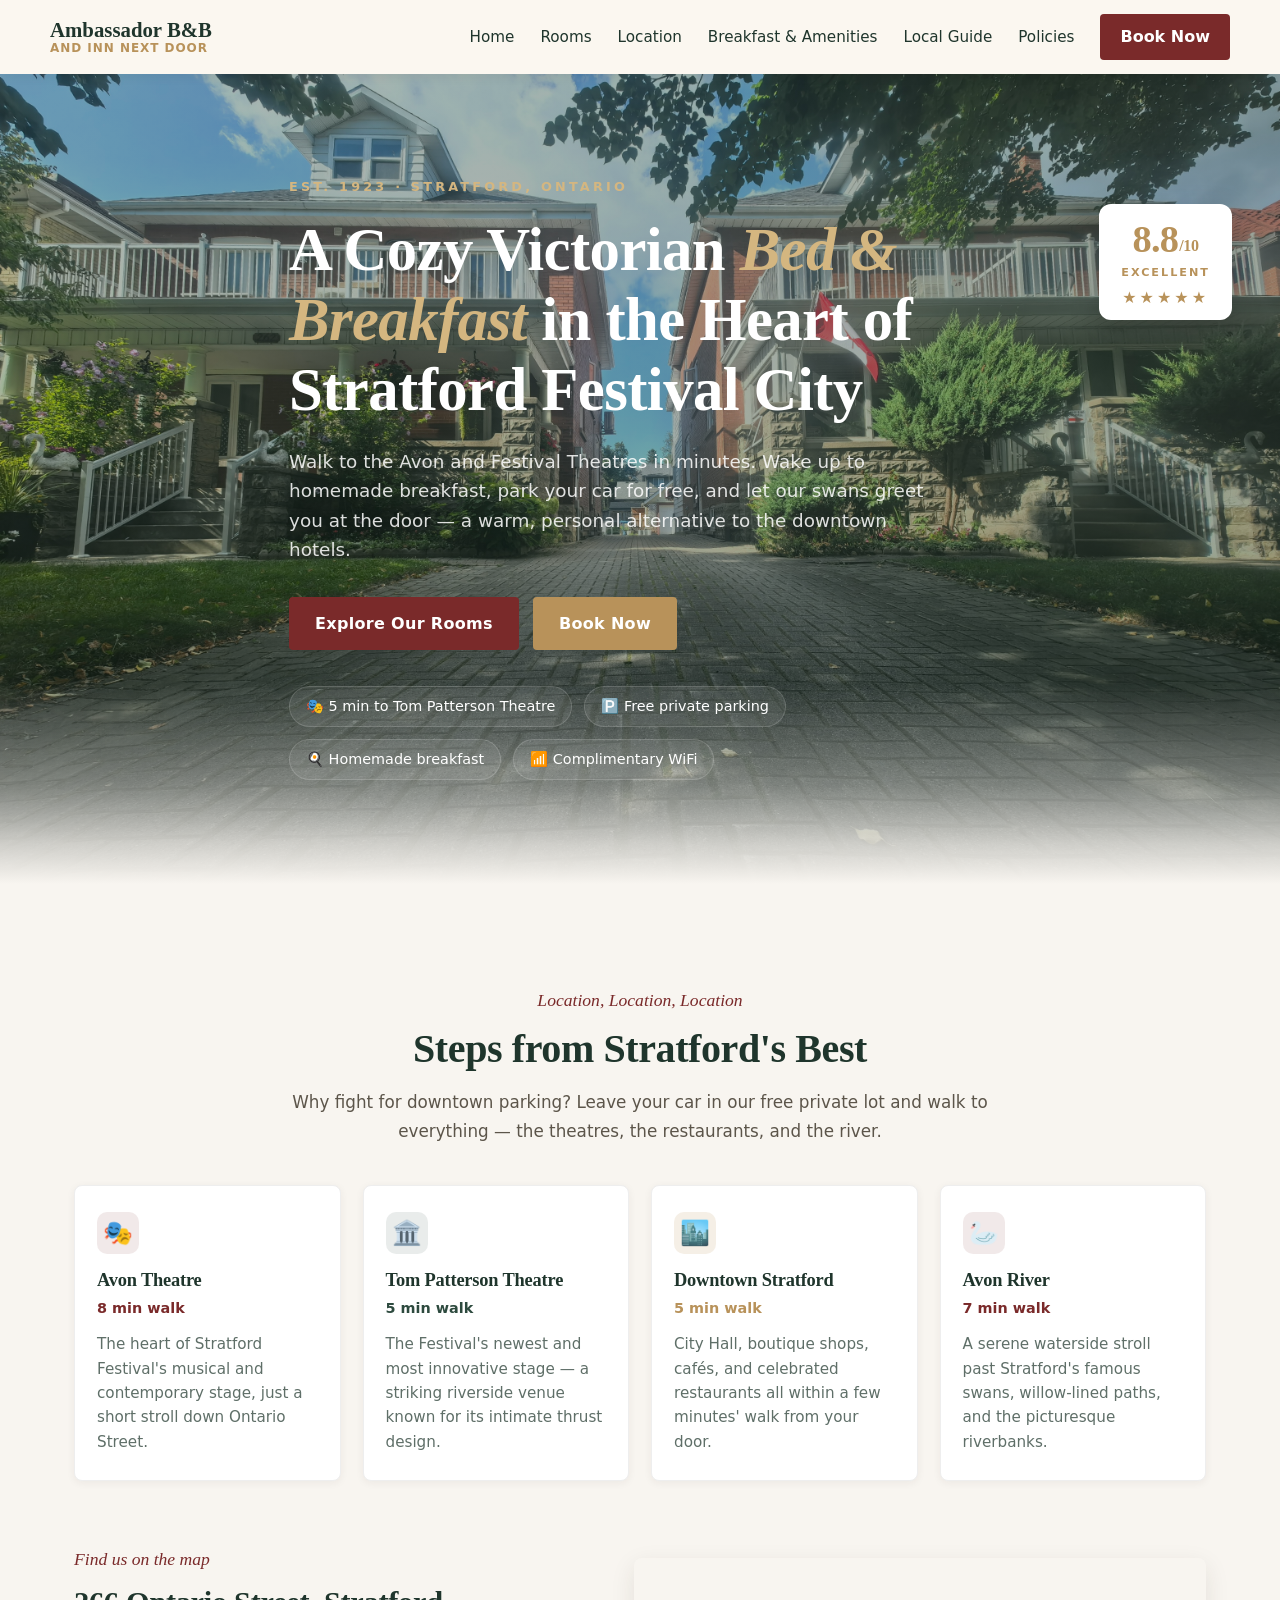
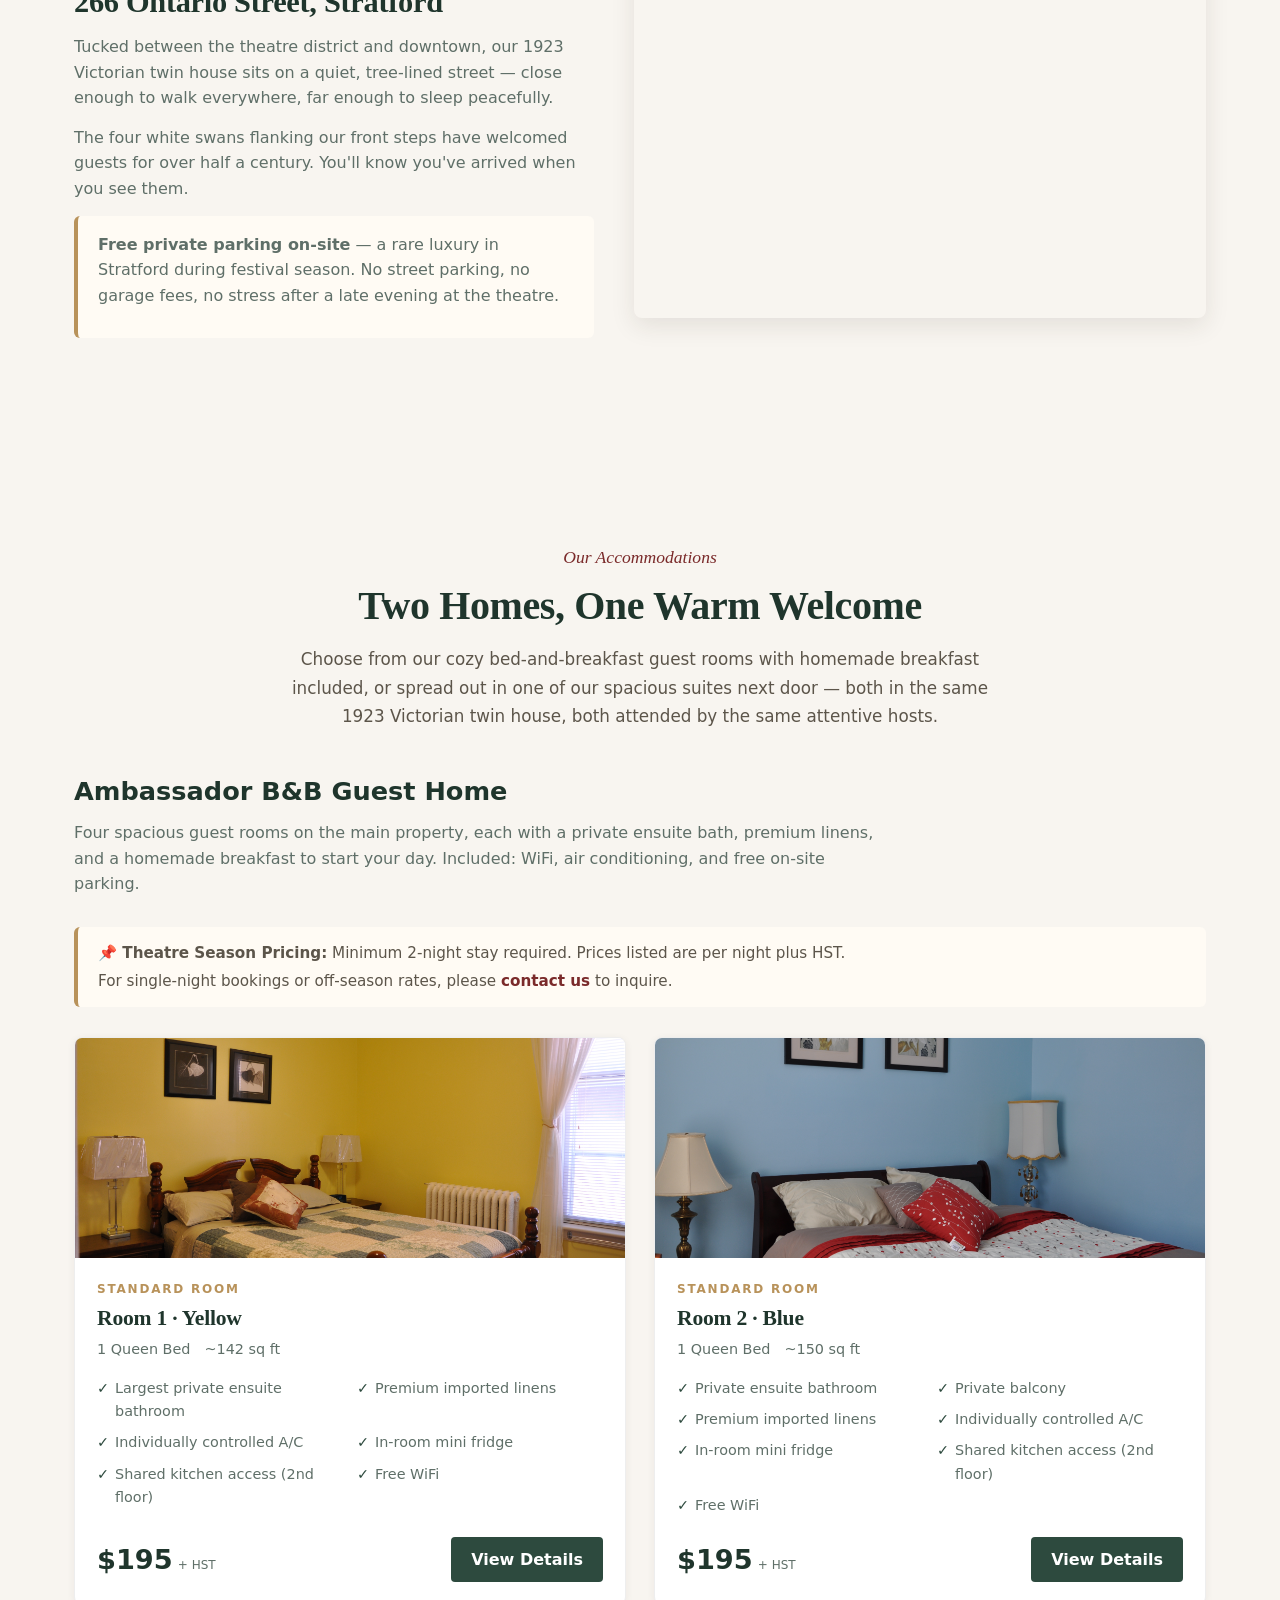
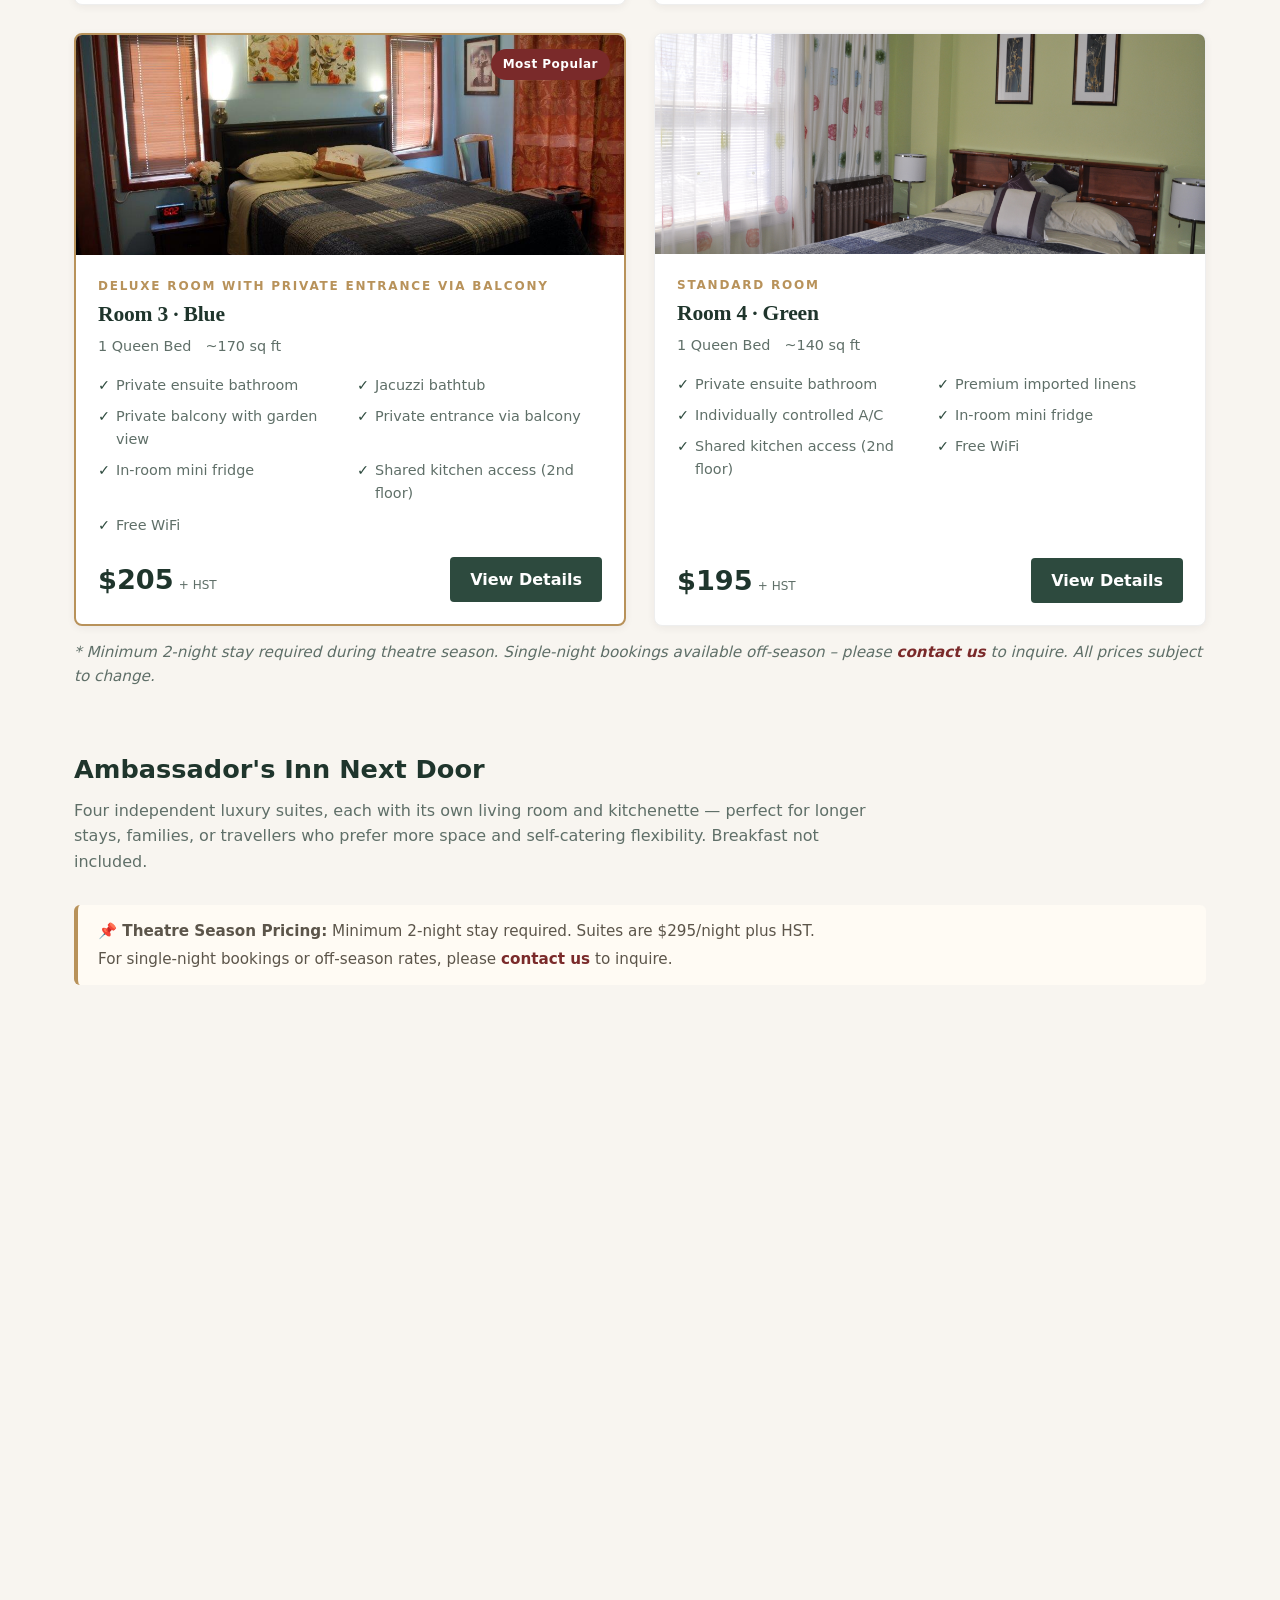
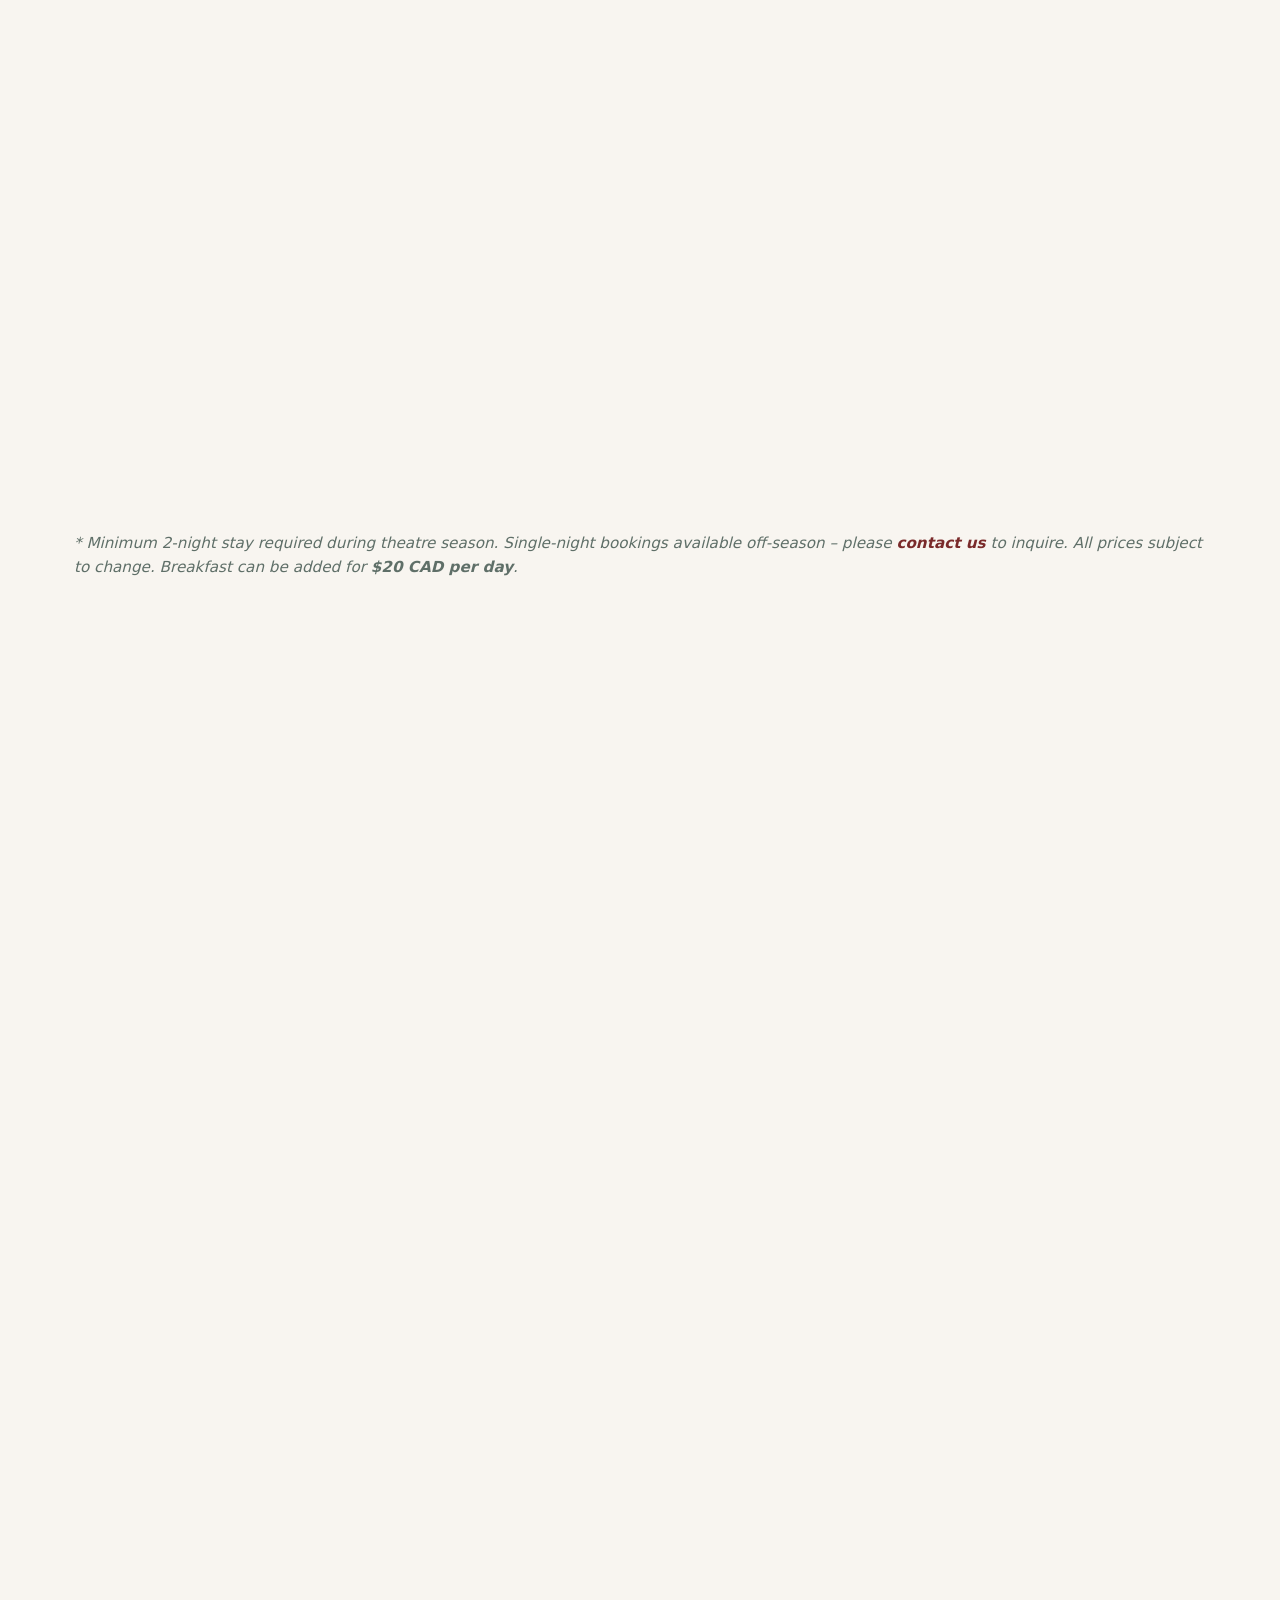
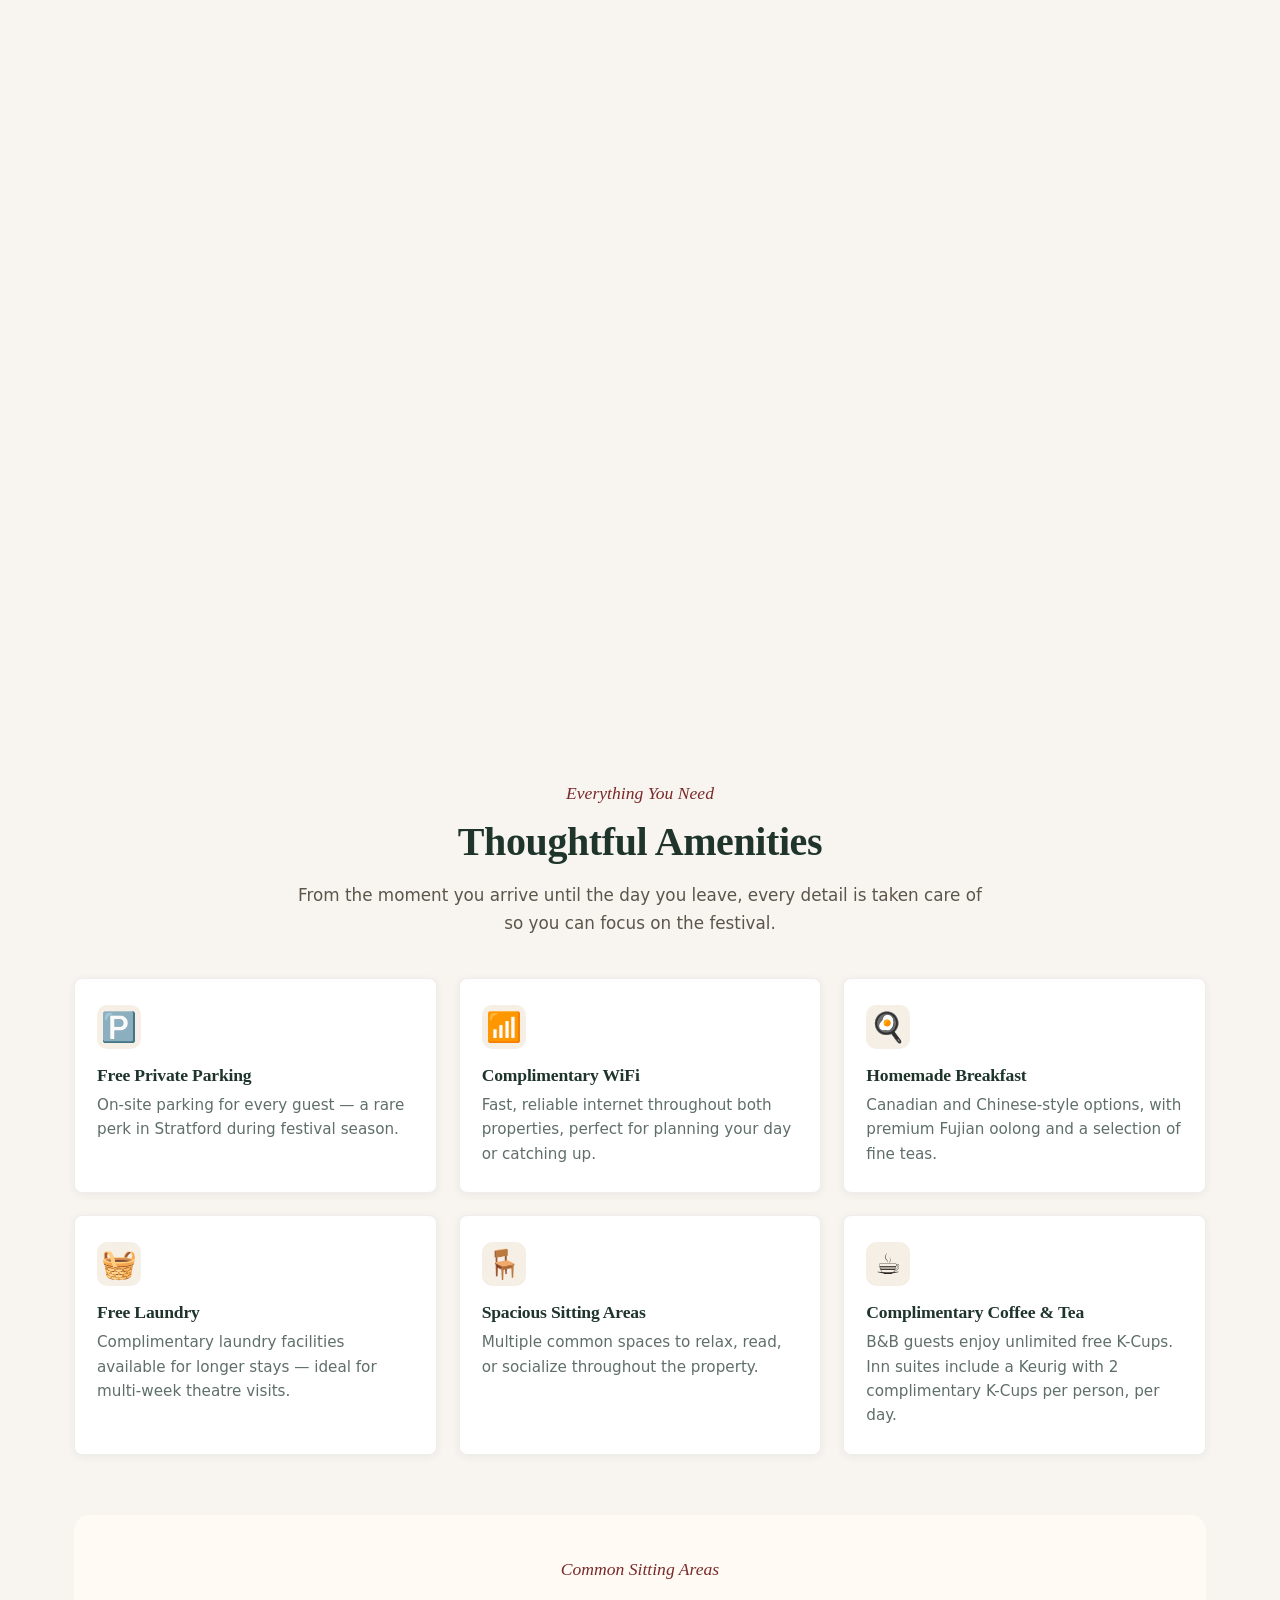
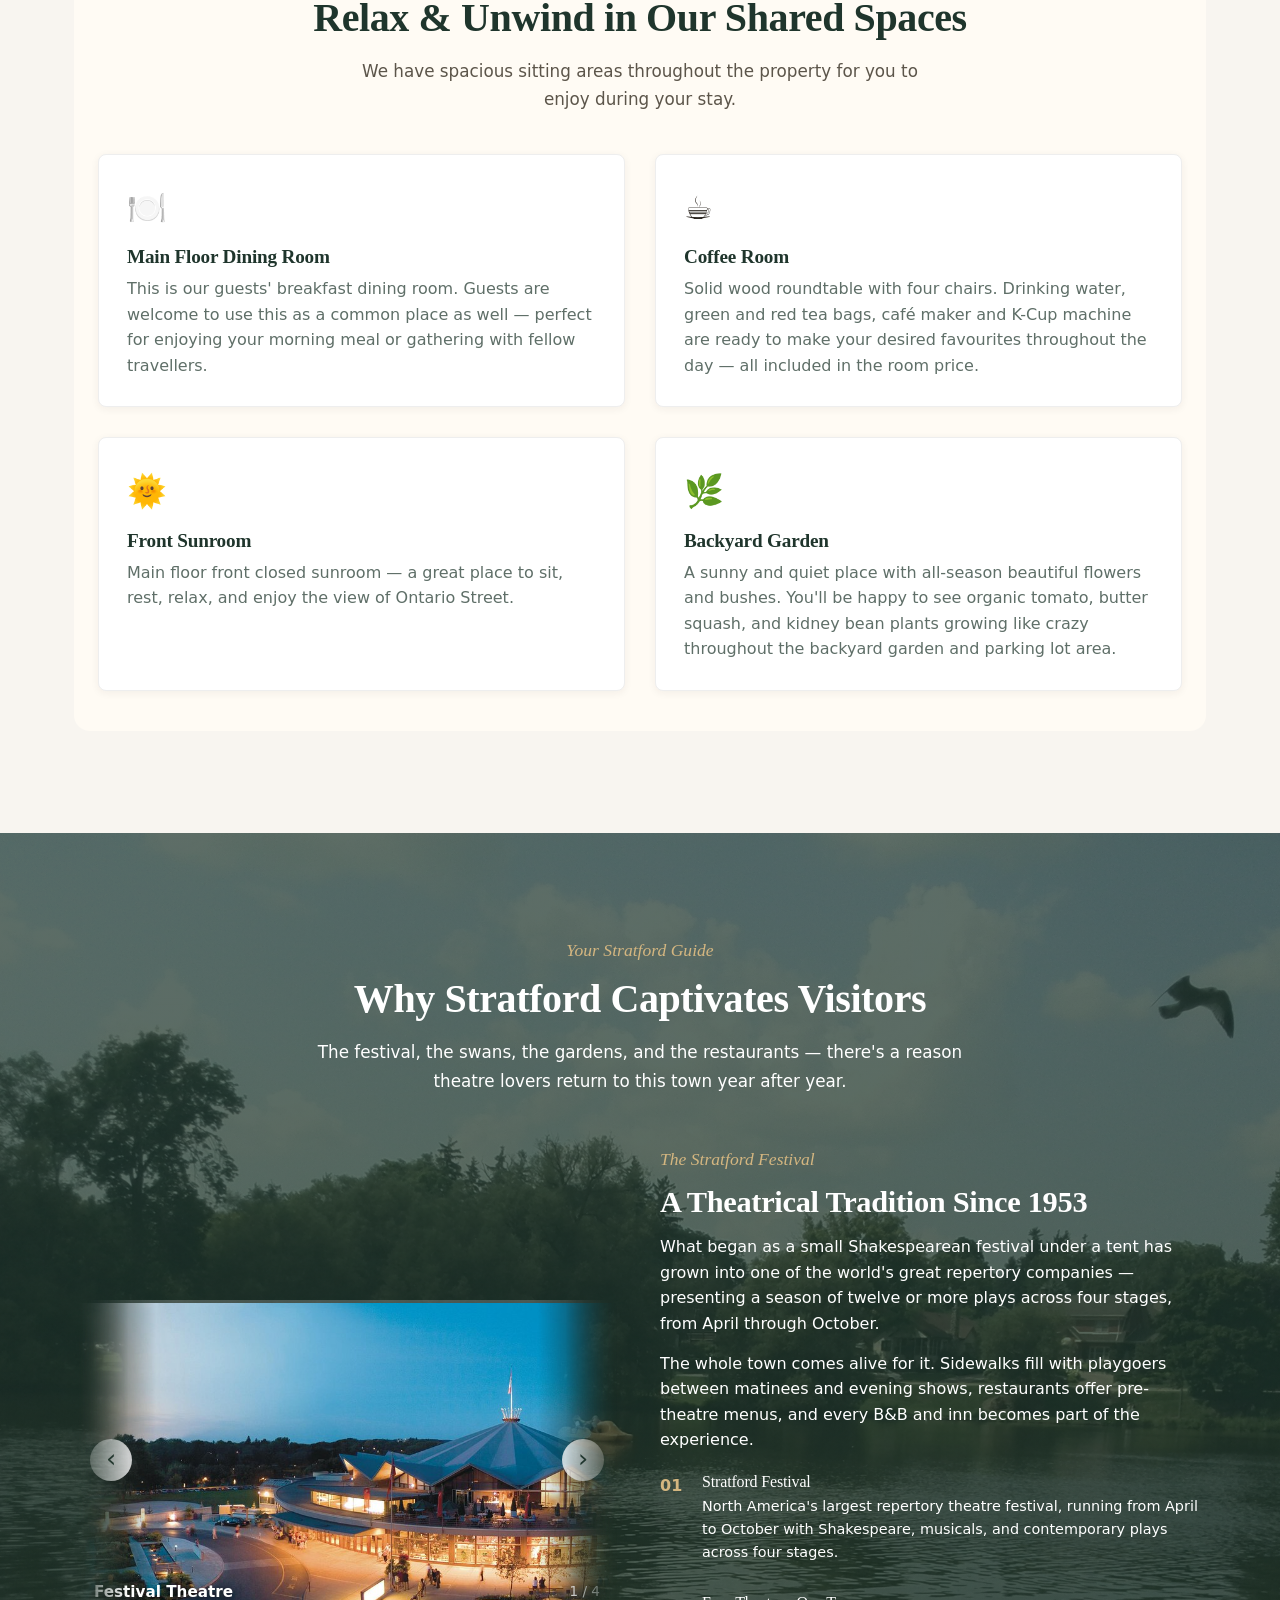
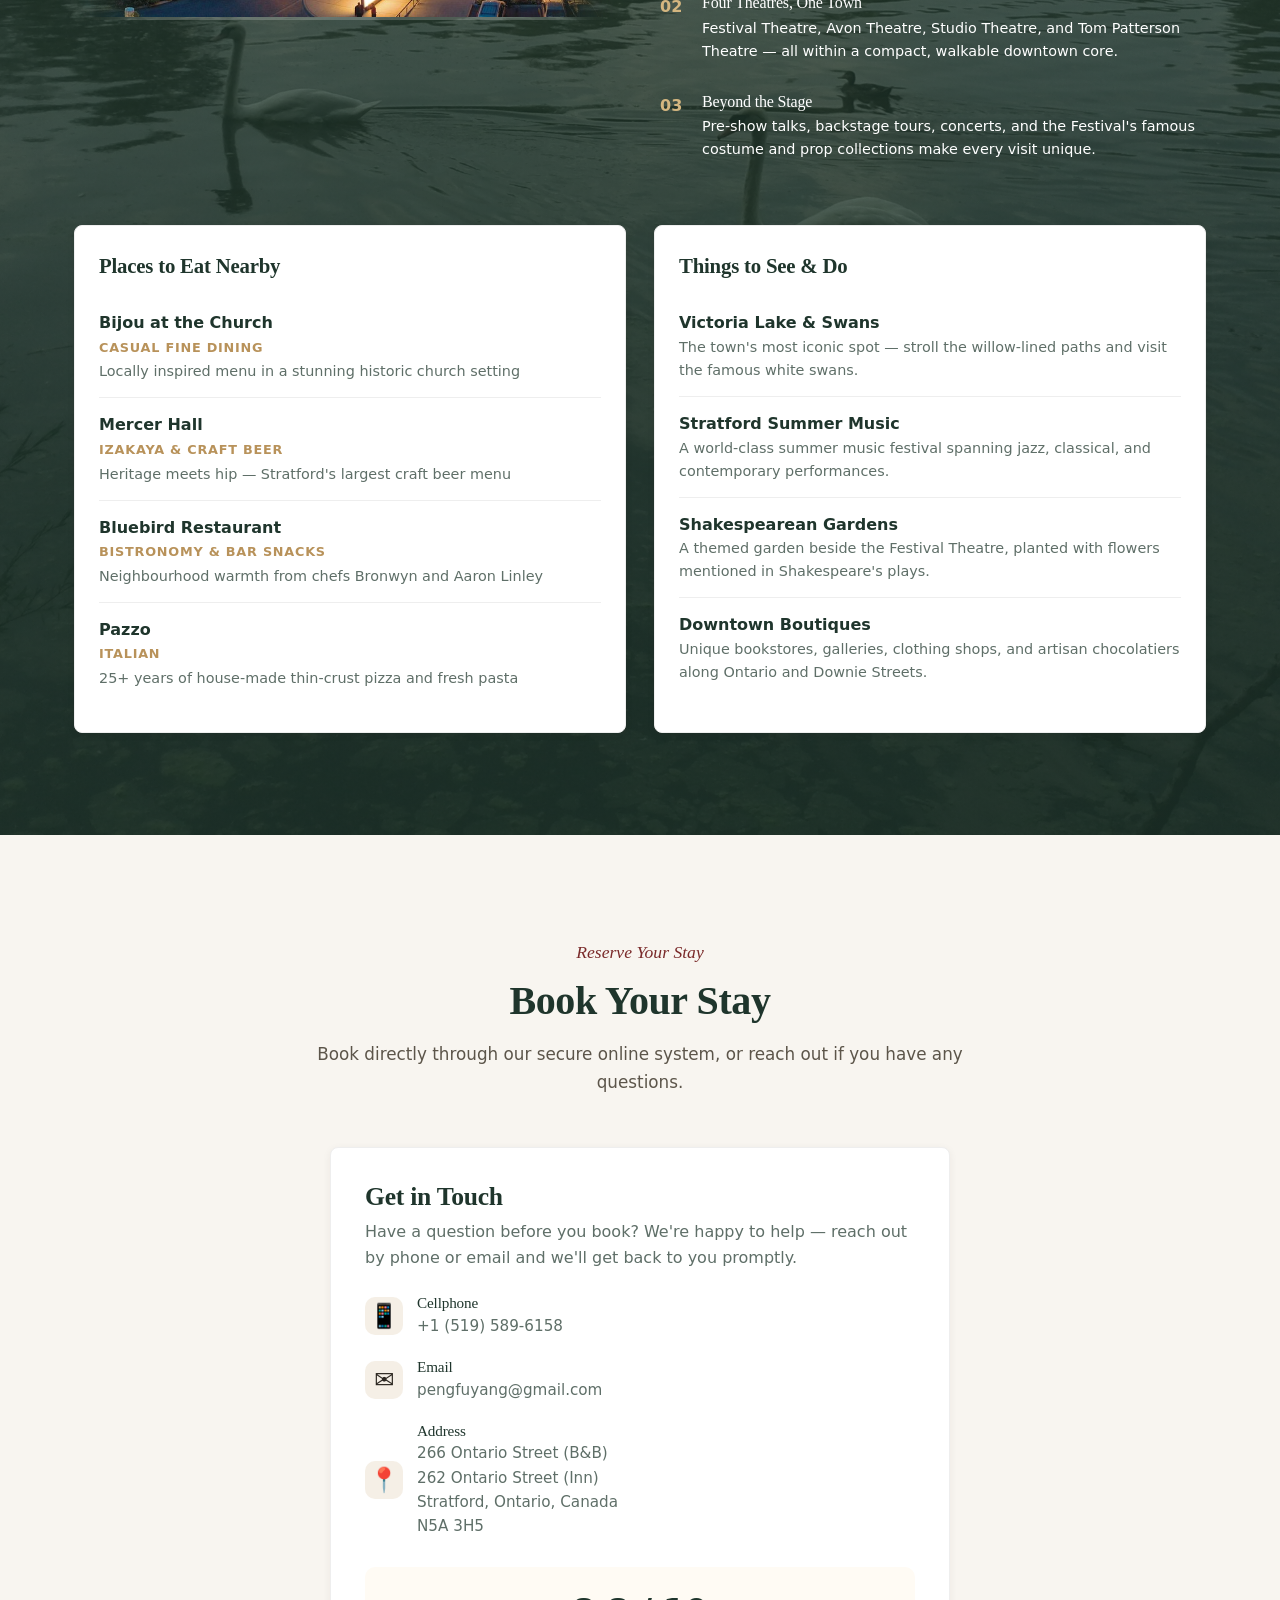
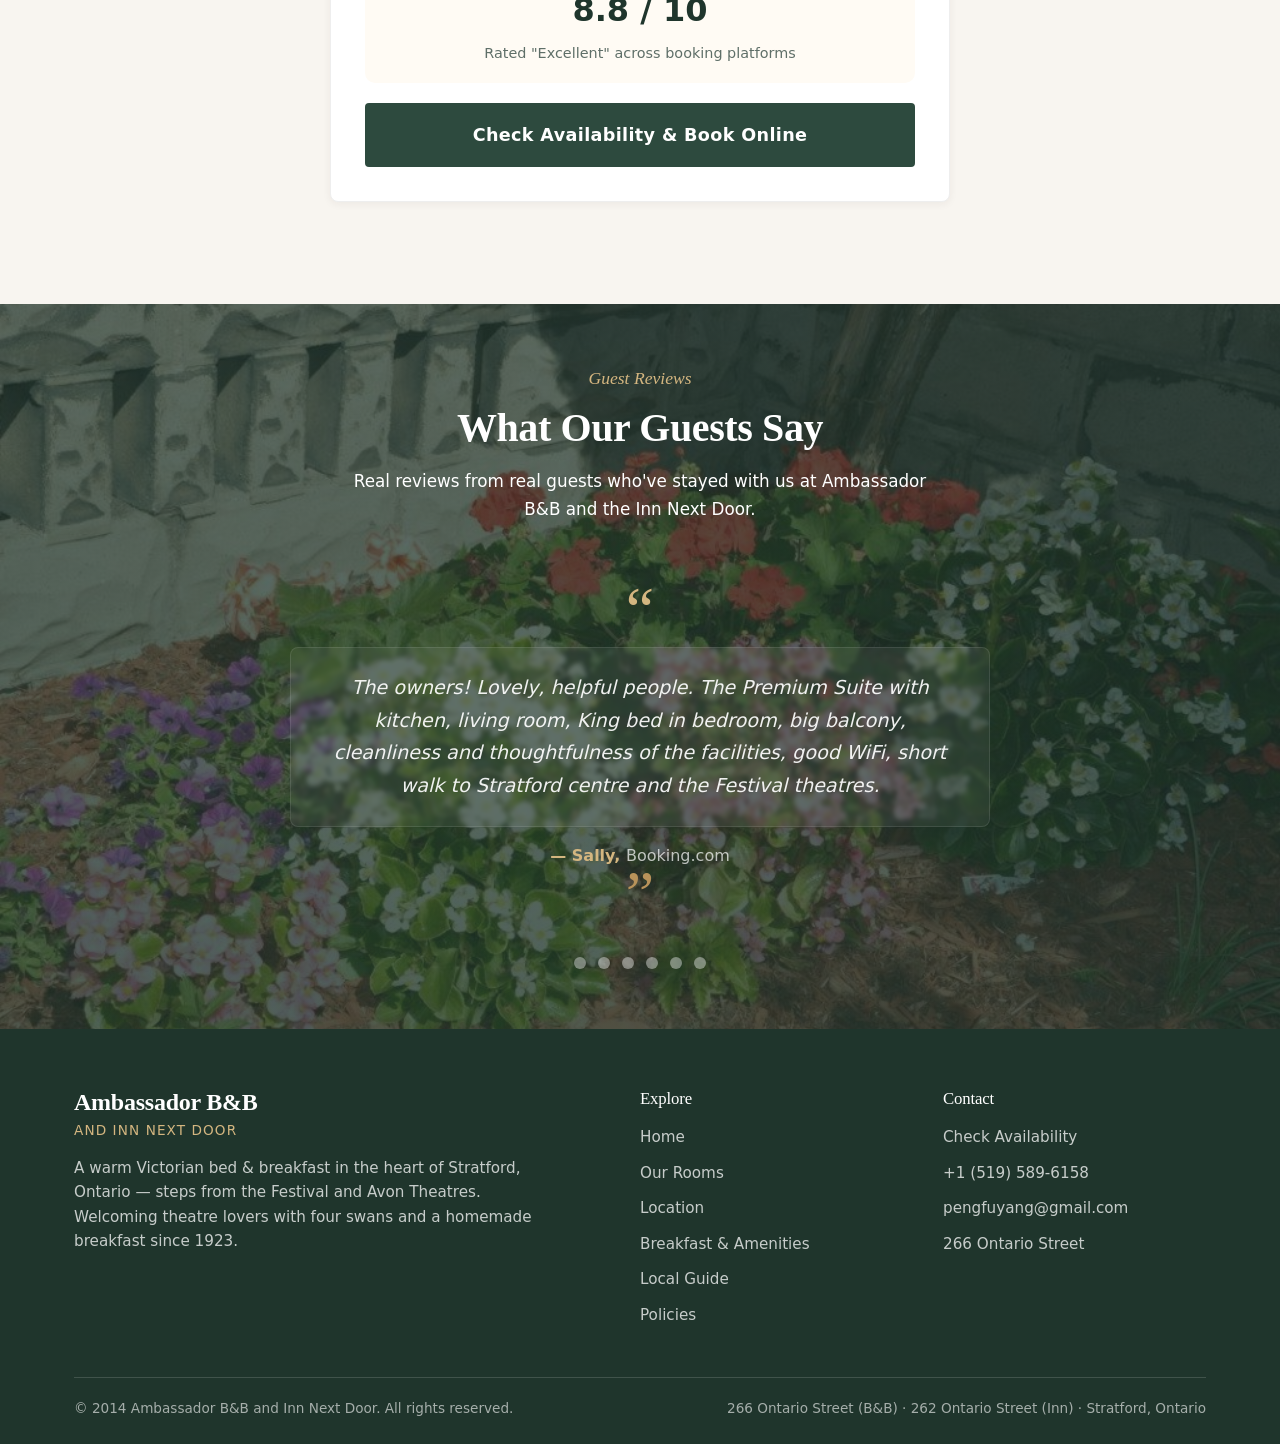
==== index.html @ 1e629f25 "Updated Deluxe Suite: Two Twin XL beds, 430 sq ft, sleeps 3, extra bed option, about paragraph" ====
<!DOCTYPE html>
<html lang="en">
<head>
  <meta charset="UTF-8" />
  <meta name="viewport" content="width=device-width, initial-scale=1.0" />
  <title>Ambassador B&B and Inn Next Door | Stratford, Ontario</title>
  <meta name="description" content="A cozy Victorian bed & breakfast in Stratford, Ontario. Steps from the Avon and Festival Theatres. Free parking, homemade breakfast, and a warm welcome." />
  <link rel="stylesheet" href="style.css" />
</head>
<body>

  <!-- Header -->
  <header class="site-header">
    <div class="container nav-inner">
      <a href="#home" class="logo">
        <span class="logo-name">Ambassador B&amp;B</span>
        <span class="logo-sub">and Inn Next Door</span>
      </a>

      <nav class="main-nav" aria-label="Primary navigation">
  <a href="#home">Home</a>
  <a href="#rooms">Rooms</a>
  <a href="#location">Location</a>
  <a href="#breakfast">Breakfast &amp; Amenities</a>
  <a href="#local-guide">Local Guide</a>
  <a href="policies.html">Policies</a>
  <a href="https://secure.guestserve.com/ambassador-b-and-b-and-inn/" target="_blank" rel="noopener" class="nav-cta" style="background: var(--wine); color: #fff;">Book Now</a>
</nav>

      <button class="menu-btn" id="menuBtn" aria-label="Toggle navigation">
        <span></span><span></span><span></span>
      </button>
    </div>
  </header>

  <!-- Mobile backdrop -->
  <div class="mobile-backdrop" id="mobileBackdrop"></div>

  <!-- Mobile menu -->
  <aside class="mobile-menu" id="mobileMenu" role="dialog" aria-label="Mobile navigation">
    <div class="mobile-menu-head">
      <div style="font-family: Playfair Display, Georgia, serif; font-weight:600; color:var(--forest-dark);">Menu</div>
      <button id="closeMenu" aria-label="Close menu">✕</button>
    </div>
    <a href="#home" class="mobile-nav-link">Home</a>
    <a href="#rooms" class="mobile-nav-link">Rooms</a>
    <a href="#location" class="mobile-nav-link">Location</a>
    <a href="#breakfast" class="mobile-nav-link">Breakfast &amp; Amenities</a>
    <a href="#local-guide" class="mobile-nav-link">Local Guide</a>
    <a href="policies.html" class="mobile-nav-link">Policies</a>
    <a href="https://secure.guestserve.com/ambassador-b-and-b-and-inn/" target="_blank" rel="noopener" class="btn btn-primary mobile-book">Book Now</a>
  </aside>

  <!-- Hero -->
  <section id="home" class="hero">
    <!-- Rating Badge -->
<div class="hero-rating-badge">
  <div class="hero-rating-score">
    <span class="score-main">8.8</span>
    <span class="score-sub">/10</span>
  </div>
  <div class="hero-rating-label">Excellent</div>
  <div class="hero-rating-stars">★★★★★</div>
</div>

    <div class="container hero-content">
      <div class="hero-eyebrow">Est. 1923 · Stratford, Ontario</div>
      <h1 class="hero-title">A Cozy Victorian <em>Bed &amp; Breakfast</em> in the Heart of Stratford Festival City</h1>
      <p class="hero-subtitle">Walk to the Avon and Festival Theatres in minutes. Wake up to homemade breakfast, park your car for free, and let our swans greet you at the door — a warm, personal alternative to the downtown hotels.</p>
      <div class="hero-cta">
  <a href="#rooms" class="btn btn-primary">Explore Our Rooms</a>
  <a href="https://secure.guestserve.com/ambassador-b-and-b-and-inn/" target="_blank" rel="noopener" class="btn btn-gold">Book Now</a>
</div>
      <div class="hero-features">
        <div class="hero-feature">🎭 5 min to Tom Patterson Theatre</div>
        <div class="hero-feature">🅿️ Free private parking</div>
        <div class="hero-feature">🍳 Homemade breakfast</div>
        <div class="hero-feature">📶 Complimentary WiFi</div>
      </div>
    </div>
  </section>

  <!-- Location -->
  <section id="location" class="section">
    <div class="container">
      <div class="text-center">
        <div class="section-label text-center">Location, Location, Location</div>
        <h2 class="text-center">Steps from Stratford's Best</h2>
        <p class="section-subtitle text-center">Why fight for downtown parking? Leave your car in our free private lot and walk to everything — the theatres, the restaurants, and the river.</p>
      </div>

      <div class="location-grid">
  <div class="location-card reveal">
    <div class="location-icon-wrap" style="background: rgba(122, 42, 42, 0.1); font-size: 1.5rem; display: flex; align-items: center; justify-content: center;">🎭</div>
    <h3>Avon Theatre</h3>
    <div class="location-distance" style="color: var(--wine);">8 min walk</div>
    <p>The heart of Stratford Festival's musical and contemporary stage, just a short stroll down Ontario Street.</p>
  </div>
  <div class="location-card reveal">
    <div class="location-icon-wrap" style="background: rgba(45, 74, 62, 0.1); font-size: 1.5rem; display: flex; align-items: center; justify-content: center;">🏛️</div>
    <h3>Tom Patterson Theatre</h3>
    <div class="location-distance" style="color: var(--forest);">5 min walk</div>
    <p>The Festival's newest and most innovative stage — a striking riverside venue known for its intimate thrust design.</p>
  </div>
  <div class="location-card reveal">
    <div class="location-icon-wrap" style="background: rgba(184, 146, 90, 0.15); font-size: 1.5rem; display: flex; align-items: center; justify-content: center;">🏙️</div>
    <h3>Downtown Stratford</h3>
    <div class="location-distance" style="color: var(--gold);">5 min walk</div>
    <p>City Hall, boutique shops, cafés, and celebrated restaurants all within a few minutes' walk from your door.</p>
  </div>
  <div class="location-card reveal">
    <div class="location-icon-wrap" style="background: rgba(122, 42, 42, 0.1); font-size: 1.5rem; display: flex; align-items: center; justify-content: center;">🦢</div>
    <h3>Avon River</h3>
    <div class="location-distance" style="color: var(--wine);">7 min walk</div>
    <p>A serene waterside stroll past Stratford's famous swans, willow-lined paths, and the picturesque riverbanks.</p>
  </div>
</div>

      <div class="location-map-row">
        <div class="location-map-text">
          <div class="section-label">Find us on the map</div>
          <h2>266 Ontario Street, Stratford</h2>
          <p>Tucked between the theatre district and downtown, our 1923 Victorian twin house sits on a quiet, tree-lined street — close enough to walk everywhere, far enough to sleep peacefully.</p>
          <p>The four white swans flanking our front steps have welcomed guests for over half a century. You'll know you've arrived when you see them.</p>
          <div class="location-highlight">
            <p><strong>Free private parking on-site</strong> — a rare luxury in Stratford during festival season. No street parking, no garage fees, no stress after a late evening at the theatre.</p>
          </div>
        </div>
        <div class="location-map-visual">
          <iframe title="Ambassador B&B Location" src="https://www.google.com/maps?q=266+Ontario+St,+Stratford,+ON+N5A+3H5&amp;output=embed" loading="lazy" referrerpolicy="no-referrer-when-downgrade" allowfullscreen=""></iframe>
        </div>
      </div>
    </div>
  </section>

  <!-- Rooms -->
<section id="rooms" class="section">
  <div class="container">
    <div class="text-center">
      <div class="section-label text-center">Our Accommodations</div>
      <h2 class="text-center">Two Homes, One Warm Welcome</h2>
      <p class="section-subtitle text-center">Choose from our cozy bed-and-breakfast guest rooms with homemade breakfast included, or spread out in one of our spacious suites next door — both in the same 1923 Victorian twin house, both attended by the same attentive hosts.</p>
    </div>

    <!-- ====== B&B GUEST HOME ====== -->
    <div class="rooms-subsection" id="bnb-rooms">
      <div class="rooms-subsection-title">Ambassador B&amp;B Guest Home</div>
      <p class="rooms-subsection-sub">Four spacious guest rooms on the main property, each with a private ensuite bath, premium linens, and a homemade breakfast to start your day. Included: WiFi, air conditioning, and free on-site parking.</p>
      
      <!-- Pricing Note -->
      <div style="background: var(--ivory); border-left: 4px solid var(--gold); padding: 14px 20px; border-radius: 6px; margin-bottom: 30px;">
        <p style="margin: 0; font-size: 0.95rem; color: var(--text-soft);">
          <strong>📌 Theatre Season Pricing:</strong> Minimum 2-night stay required. Prices listed are per night plus HST. 
          <span style="display: inline-block; margin-top: 4px;">For single-night bookings or off-season rates, please <a href="#contact" style="color: var(--wine); font-weight: 600;">contact us</a> to inquire.</span>
        </p>
      </div>
      
<div class="room-grid">

  <!-- Room 1 · Yellow -->
  <div class="room-card reveal">
    <div class="room-image">
      <img src="images/room-yellow-1.JPG" alt="Room 1 · Yellow" />
    </div>
    <div class="room-body">
      <div class="room-type">Standard Room</div>
      <h3 class="room-name"><a href="room-yellow.html" style="color:inherit; text-decoration:none;">Room 1 · Yellow</a></h3>
      <div class="room-meta"><span>1 Queen Bed</span><span>~142 sq ft</span></div>
      <ul class="room-features">
        <li>Largest private ensuite bathroom</li>
        <li>Premium imported linens</li>
        <li>Individually controlled A/C</li>
        <li>In-room mini fridge</li>
        <li>Shared kitchen access (2nd floor)</li>
        <li>Free WiFi</li>
      </ul>
      <div class="room-footer">
        <div class="room-price"><span class="room-price-num">$195</span> <span style="font-size: 0.75rem; color: var(--muted);">+ HST</span></div>
        <a href="room-yellow.html" class="room-book-btn">View Details</a>
      </div>
    </div>
  </div>

  <!-- Room 2 · Blue -->
  <div class="room-card reveal">
    <div class="room-image">
      <img src="images/room-blue-2-1.JPG" alt="Room 2 · Blue" />
    </div>
    <div class="room-body">
      <div class="room-type">Standard Room</div>
      <h3 class="room-name"><a href="room-blue-2.html" style="color:inherit; text-decoration:none;">Room 2 · Blue</a></h3>
      <div class="room-meta"><span>1 Queen Bed</span><span>~150 sq ft</span></div>
      <ul class="room-features">
        <li>Private ensuite bathroom</li>
        <li>Private balcony</li>
        <li>Premium imported linens</li>
        <li>Individually controlled A/C</li>
        <li>In-room mini fridge</li>
        <li>Shared kitchen access (2nd floor)</li>
        <li>Free WiFi</li>
      </ul>
      <div class="room-footer">
        <div class="room-price"><span class="room-price-num">$195</span> <span style="font-size: 0.75rem; color: var(--muted);">+ HST</span></div>
        <a href="room-blue-2.html" class="room-book-btn">View Details</a>
      </div>
    </div>
  </div>

  <!-- Room 3 · Blue (Most Popular) -->
  <div class="room-card featured reveal">
    <div class="room-image">
      <img src="images/room-blue-3-1.jpg" alt="Room 3 · Blue" />
      <div class="room-badge">Most Popular</div>
    </div>
    <div class="room-body">
      <div class="room-type">Deluxe Room with Private Entrance via Balcony</div>
      <h3 class="room-name"><a href="room-blue-3.html" style="color:inherit; text-decoration:none;">Room 3 · Blue</a></h3>
      <div class="room-meta"><span>1 Queen Bed</span><span>~170 sq ft</span></div>
      <ul class="room-features">
        <li>Private ensuite bathroom</li>
        <li>Jacuzzi bathtub</li>
        <li>Private balcony with garden view</li>
        <li>Private entrance via balcony</li>
        <li>In-room mini fridge</li>
        <li>Shared kitchen access (2nd floor)</li>
        <li>Free WiFi</li>
      </ul>
      <div class="room-footer">
        <div class="room-price"><span class="room-price-num">$205</span> <span style="font-size: 0.75rem; color: var(--muted);">+ HST</span></div>
        <a href="room-blue-3.html" class="room-book-btn">View Details</a>
      </div>
    </div>
  </div>

  <!-- Room 4 · Green -->
  <div class="room-card reveal">
    <div class="room-image">
      <img src="images/room-green-1.JPG" alt="Room 4 · Green" />
    </div>
    <div class="room-body">
      <div class="room-type">Standard Room</div>
      <h3 class="room-name"><a href="room-green.html" style="color:inherit; text-decoration:none;">Room 4 · Green</a></h3>
      <div class="room-meta"><span>1 Queen Bed</span><span>~140 sq ft</span></div>
      <ul class="room-features">
        <li>Private ensuite bathroom</li>
        <li>Premium imported linens</li>
        <li>Individually controlled A/C</li>
        <li>In-room mini fridge</li>
        <li>Shared kitchen access (2nd floor)</li>
        <li>Free WiFi</li>
      </ul>
      <div class="room-footer">
        <div class="room-price"><span class="room-price-num">$195</span> <span style="font-size: 0.75rem; color: var(--muted);">+ HST</span></div>
        <a href="room-green.html" class="room-book-btn">View Details</a>
      </div>
    </div>
  </div>

</div><!-- /room-grid -->
      <p class="rooms-note" style="font-style: italic;">* Minimum 2-night stay required during theatre season. Single-night bookings available off-season – please <a href="#contact" style="color: var(--wine); font-weight: 600;">contact us</a> to inquire. All prices subject to change.</p>
    </div>

    <!-- ====== INN NEXT DOOR ====== -->
    <div class="rooms-subsection" id="inn-suites">
      <div class="rooms-subsection-title">Ambassador's Inn Next Door</div>
      <p class="rooms-subsection-sub">Four independent luxury suites, each with its own living room and kitchenette — perfect for longer stays, families, or travellers who prefer more space and self-catering flexibility. Breakfast not included.</p>
      
      <!-- Pricing Note for Inn -->
      <div style="background: var(--ivory); border-left: 4px solid var(--gold); padding: 14px 20px; border-radius: 6px; margin-bottom: 30px;">
        <p style="margin: 0; font-size: 0.95rem; color: var(--text-soft);">
          <strong>📌 Theatre Season Pricing:</strong> Minimum 2-night stay required. Suites are $295/night plus HST.
          <span style="display: inline-block; margin-top: 4px;">For single-night bookings or off-season rates, please <a href="#contact" style="color: var(--wine); font-weight: 600;">contact us</a> to inquire.</span>
        </p>
      </div>
      
<div class="room-grid">

  <!-- Luxury Suite -->
  <div class="room-card reveal">
    <div class="room-image">
      <img src="images/luxury-suite-1.jpg" alt="Luxury Suite" />
    </div>
    <div class="room-body">
      <div class="room-type">Luxury Suite — Kitchenette</div>
      <h3 class="room-name"><a href="room-luxury-suite.html" style="color:inherit; text-decoration:none;">Luxury Suite</a></h3>
      <div class="room-meta"><span>King Bed</span><span>~400 sq ft</span><span>Sleeps up to 3</span></div>
      <ul class="room-features">
  <li>Private ensuite bathroom</li>
  <li>Separate living room</li>
  <li>Street-facing porch</li>
  <li>Full kitchenette</li>
  <li>Keurig machine (2 K-Cups/person/day)</li>
  <li>Walk-in shower</li>
</ul>
      <div class="room-footer">
        <div class="room-price"><span class="room-price-num">$295</span> <span style="font-size: 0.75rem; color: var(--muted);">+ HST</span></div>
        <a href="room-luxury-suite.html" class="room-book-btn">View Details</a>
      </div>
    </div>
  </div>

  <!-- Deluxe Suite -->
  <div class="room-card reveal">
    <div class="room-image">
      <img src="images/deluxe-suite-1.jpg" alt="Deluxe Suite" />
    </div>
    <div class="room-body">
      <div class="room-type">Deluxe Suite — Kitchenette</div>
      <h3 class="room-name"><a href="room-deluxe-suite.html" style="color:inherit; text-decoration:none;">Deluxe Suite</a></h3>
      <div class="room-meta"><span>2 Twin XL Beds</span><span>~430 sq ft</span><span>Sleeps up to 3</span></div>
      <ul class="room-features">
  <li>Two Twin XL beds</li>
  <li>Private ensuite bathroom</li>
  <li>Separate living room</li>
  <li>Private garden porch</li>
  <li>Keurig machine (2 K-Cups/person/day)</li>
  <li>Walk-in shower</li>
</ul>
      <div class="room-footer">
        <div class="room-price"><span class="room-price-num">$295</span> <span style="font-size: 0.75rem; color: var(--muted);">+ HST</span></div>
        <a href="room-deluxe-suite.html" class="room-book-btn">View Details</a>
      </div>
    </div>
  </div>

  <!-- Premium Suite -->
  <div class="room-card reveal">
    <div class="room-image">
      <img src="images/premium-suite-1.jpg" alt="Premium Suite" />
    </div>
    <div class="room-body">
      <div class="room-type">Premium Suite — Kitchenette</div>
      <h3 class="room-name"><a href="room-premium-suite.html" style="color:inherit; text-decoration:none;">Premium Suite</a></h3>
      <div class="room-meta"><span>King Bed</span><span>~420 sq ft</span></div>
      <ul class="room-features">
  <li>Private ensuite bathroom</li>
  <li>Separate living room</li>
  <li>Large balcony</li>
  <li>Full kitchenette</li>
  <li>Keurig machine (2 K-Cups/person/day)</li>
  <li>Walk-in shower</li>
</ul>
      <div class="room-footer">
        <div class="room-price"><span class="room-price-num">$295</span> <span style="font-size: 0.75rem; color: var(--muted);">+ HST</span></div>
        <a href="room-premium-suite.html" class="room-book-btn">View Details</a>
      </div>
    </div>
  </div>

  <!-- King Suite -->
  <div class="room-card reveal">
    <div class="room-image">
      <img src="images/king-suite-1.jpg" alt="King Suite" />
    </div>
    <div class="room-body">
      <div class="room-type">King Suite — Kitchenette</div>
      <h3 class="room-name"><a href="room-king-suite.html" style="color:inherit; text-decoration:none;">King Suite</a></h3>
      <div class="room-meta"><span>King Bed</span><span>~450 sq ft</span></div>
      <ul class="room-features">
  <li>Private ensuite bathroom</li>
  <li>Separate living room</li>
  <li>Private balcony</li>
  <li>Full kitchenette</li>
  <li>Keurig machine (2 K-Cups/person/day)</li>
  <li>Walk-in shower</li>
</ul>
      <div class="room-footer">
        <div class="room-price"><span class="room-price-num">$295</span> <span style="font-size: 0.75rem; color: var(--muted);">+ HST</span></div>
        <a href="room-king-suite.html" class="room-book-btn">View Details</a>
      </div>
    </div>
  </div>

</div><!-- /room-grid -->
      <p class="rooms-note" style="font-style: italic;">* Minimum 2-night stay required during theatre season. Single-night bookings available off-season – please <a href="#contact" style="color: var(--wine); font-weight: 600;">contact us</a> to inquire. All prices subject to change. Breakfast can be added for <strong>$20 CAD per day</strong>.</p>
    </div>

  </div>
</section>

<!-- Breakfast & Amenities -->
<section id="breakfast" class="section">
  <div class="container">
    <div class="breakfast-hero reveal">
  <div class="breakfast-image">
    <div class="hero-image-rotator" id="breakfastGallery">
      <img src="images/breakfast-1.jpg" alt="Homemade breakfast 1" class="room-gallery-slide active" />
      <img src="images/breakfast-2.jpg" alt="Homemade breakfast 2" class="room-gallery-slide" />
      <img src="images/breakfast-3.jpg" alt="Homemade breakfast 3" class="room-gallery-slide" />
      <img src="images/breakfast-4.jpg" alt="Homemade breakfast 4" class="room-gallery-slide" />
      <img src="images/breakfast-5.jpg" alt="Homemade breakfast 5" class="room-gallery-slide" />
      <img src="images/breakfast-6.jpg" alt="Homemade breakfast 6" class="room-gallery-slide" />
      <img src="images/breakfast-7.jpg" alt="Homemade breakfast 7" class="room-gallery-slide" />

      <div class="room-gallery-caption" id="breakfastGalleryCounter">1 / 7</div>
      <button class="room-gallery-arrow room-gallery-prev" id="breakfastGalleryPrev" aria-label="Previous image">‹</button>
      <button class="room-gallery-arrow room-gallery-next" id="breakfastGalleryNext" aria-label="Next image">›</button>
    </div>
  </div>
  <div class="breakfast-text">
    ...
        <div class="section-label">Start Your Day Right</div>
        <h2>Homemade Breakfast, <em style="font-style: italic; color: var(--wine);">Two Traditions</em></h2>
        
        <p>Every morning, we serve a thoughtfully prepared breakfast that changes daily. Each day begins with a selection of <strong>coffee or tea</strong> — including our signature <strong>Fujian Oolong tea</strong> — accompanied by a <strong>fresh plate of seasonal fruit</strong>.</p>
        
        <!-- Daily Snack/Appetizer -->
        <div style="background: var(--ivory); border-radius: var(--radius-sm); padding: 16px 20px; margin: 16px 0; border-left: 3px solid var(--gold);">
          <p style="margin: 0; font-size: 0.95rem; color: var(--text-soft);">
            <strong>🍽️ Daily Homemade Snack:</strong> Each morning, we serve one of our homemade specialties — a <strong>blueberry muffin</strong>, <strong>strawberry jam &amp; coconut tart</strong>, <strong>beef spring roll</strong>, or <strong>tangyuan</strong> (sweet glutinous rice balls). Only one type is served each day.
          </p>
        </div>
        
        <!-- Main Entree Options -->
        <p>For the main breakfast, we alternate between two signature entrees:</p>
        
        <div class="breakfast-options">
          <div class="breakfast-option">
            <h4>Canadian Style</h4>
            <ul>
              <li>Bacon</li>
              <li>Sausage</li>
              <li>Scrambled eggs</li>
              <li>Toast</li>
            </ul>
          </div>
          <div class="breakfast-option">
  <h4>Chinese Style</h4>
  <ul>
    <li>Speciality fried rice (with scrambled eggs, shrimp, and Chinese sausage)</li>
    <li>Side of bacon (1 slice)</li>
    <li>Fresh cucumber slices</li>
  </ul>
</div>
        </div>
        
        <!-- Dietary Note -->
        <p style="margin-top: 16px; color: var(--muted); font-size: 0.95rem; font-style: italic;">
          <strong>Dietary preferences:</strong> We're happy to accommodate dietary needs — just let us know in advance and we'll adjust your meal accordingly.
        </p>
        
        <!-- Quick Breakfast Options -->
        <div style="background: var(--ivory); border-radius: var(--radius-sm); padding: 14px 18px; margin: 14px 0; border-left: 3px solid var(--wine);">
          <p style="margin: 0; font-size: 0.95rem; color: var(--text-soft);">
            <strong>⏱️ Quick Breakfast Option:</strong> If you're in a hurry, we also offer cereal and milk (with regular, soy, or almond milk) or pancakes upon request.
          </p>
        </div>
        
        <!-- Inn Guest Note -->
        <div style="background: var(--ivory); border-left: 4px solid var(--gold); padding: 16px 20px; border-radius: 6px; margin: 16px 0;">
          <p style="margin: 0; font-size: 0.95rem; color: var(--text-soft);">
            <strong>📌 For Inn Next Door guests:</strong> Breakfast is not included in the suite rate, but can be added for <strong>$20 CAD per day</strong>. Just let us know when booking!
          </p>
        </div>

        <p style="margin-top: 16px; color: var(--muted); font-size: 0.95rem; font-style: italic; text-align: center;">We rotate between these options each morning — every day offers something new and delicious.</p>
      </div>
    </div>

  <div class="breakfast-hero reverse reveal">
  <div class="breakfast-image">
    <div class="hero-image-rotator" id="commonAreaGallery">
      <img src="images/common-area-1.jpg" alt="Common sitting area 1" class="room-gallery-slide active" />
      <img src="images/common-area-2.jpg" alt="Common sitting area 2" class="room-gallery-slide" />
      <img src="images/common-area-3.jpg" alt="Common sitting area 3" class="room-gallery-slide" />

      <div class="room-gallery-caption" id="commonAreaGalleryCounter">1 / 3</div>
      <button class="room-gallery-arrow room-gallery-prev" id="commonAreaGalleryPrev" aria-label="Previous image">‹</button>
      <button class="room-gallery-arrow room-gallery-next" id="commonAreaGalleryNext" aria-label="Next image">›</button>
    </div>
  </div>
  <div class="breakfast-text">
    ...
    ...
        <div class="section-label">Your Private Sanctuary</div>
        <h2>Garden, Sun Patio &amp; Common Sitting Areas</h2>
        <p>Step through the back door into a quiet, mature garden with a flagstone patio — a perfect spot for a pre-theatre glass of wine, an afternoon book, or a cup of tea after a long day of sightseeing.</p>
        <p>Inside, you'll find multiple spacious common areas including our main floor dining room, coffee room with complimentary tea and K-Cup machine, and a front sunroom overlooking Ontario Street — all designed for your comfort and relaxation.</p>
      </div>
    </div>

    <div class="amenities-header reveal">
      <div class="section-label text-center">Everything You Need</div>
      <h2 class="text-center" style="margin-bottom: 16px;">Thoughtful Amenities</h2>
      <p class="section-subtitle text-center" style="margin: 0 auto;">From the moment you arrive until the day you leave, every detail is taken care of so you can focus on the festival.</p>
    </div>

    <div class="amenities-grid">
      <div class="amenity-card reveal">
        <div class="amenity-icon" style="font-size: 1.8rem; display: flex; align-items: center; justify-content: center; background: rgba(184, 146, 90, 0.15);">🅿️</div>
        <h3>Free Private Parking</h3>
        <p>On-site parking for every guest — a rare perk in Stratford during festival season.</p>
      </div>

      <div class="amenity-card reveal">
        <div class="amenity-icon" style="font-size: 1.8rem; display: flex; align-items: center; justify-content: center; background: rgba(184, 146, 90, 0.15);">📶</div>
        <h3>Complimentary WiFi</h3>
        <p>Fast, reliable internet throughout both properties, perfect for planning your day or catching up.</p>
      </div>

      <div class="amenity-card reveal">
        <div class="amenity-icon" style="font-size: 1.8rem; display: flex; align-items: center; justify-content: center; background: rgba(184, 146, 90, 0.15);">🍳</div>
        <h3>Homemade Breakfast</h3>
        <p>Canadian and Chinese-style options, with premium Fujian oolong and a selection of fine teas.</p>
      </div>

      <div class="amenity-card reveal">
        <div class="amenity-icon" style="font-size: 1.8rem; display: flex; align-items: center; justify-content: center; background: rgba(184, 146, 90, 0.15);">🧺</div>
        <h3>Free Laundry</h3>
        <p>Complimentary laundry facilities available for longer stays — ideal for multi-week theatre visits.</p>
      </div>

      <div class="amenity-card reveal">
        <div class="amenity-icon" style="font-size: 1.8rem; display: flex; align-items: center; justify-content: center; background: rgba(184, 146, 90, 0.15);">🪑</div>
        <h3>Spacious Sitting Areas</h3>
        <p>Multiple common spaces to relax, read, or socialize throughout the property.</p>
      </div>

      <div class="amenity-card reveal">
        <div class="amenity-icon" style="font-size: 1.8rem; display: flex; align-items: center; justify-content: center; background: rgba(184, 146, 90, 0.15);">☕</div>
        <h3>Complimentary Coffee &amp; Tea</h3>
        <p>B&B guests enjoy unlimited free K-Cups. Inn suites include a Keurig with 2 complimentary K-Cups per person, per day.</p>
      </div>
    </div>

    <!-- Common Sitting Areas - MOVED OUTSIDE the amenities-grid -->
    <div class="sitting-areas-section">
      <div class="container">
        <div class="text-center" style="margin-bottom: 40px;">
          <div class="section-label text-center">Common Sitting Areas</div>
          <h2 class="text-center">Relax &amp; Unwind in Our Shared Spaces</h2>
          <p class="section-subtitle text-center" style="max-width: 600px; margin: 0 auto;">We have spacious sitting areas throughout the property for you to enjoy during your stay.</p>
        </div>

        <div class="sitting-areas-grid">

          <!-- Main Floor Dining Room -->
          <div class="area-card">
            <div style="font-size: 2rem; margin-bottom: 12px;">🍽️</div>
            <h3 style="font-size: 1.2rem; margin-bottom: 8px; color: var(--forest-dark);">Main Floor Dining Room</h3>
            <p style="color: var(--muted); margin: 0; line-height: 1.6;">This is our guests' breakfast dining room. Guests are welcome to use this as a common place as well — perfect for enjoying your morning meal or gathering with fellow travellers.</p>
          </div>

          <!-- Coffee Room -->
          <div class="area-card">
            <div style="font-size: 2rem; margin-bottom: 12px;">☕</div>
            <h3 style="font-size: 1.2rem; margin-bottom: 8px; color: var(--forest-dark);">Coffee Room</h3>
            <p style="color: var(--muted); margin: 0; line-height: 1.6;">Solid wood roundtable with four chairs. Drinking water, green and red tea bags, café maker and K-Cup machine are ready to make your desired favourites throughout the day — all included in the room price.</p>
          </div>

          <!-- Front Sunroom -->
          <div class="area-card">
            <div style="font-size: 2rem; margin-bottom: 12px;">🌞</div>
            <h3 style="font-size: 1.2rem; margin-bottom: 8px; color: var(--forest-dark);">Front Sunroom</h3>
            <p style="color: var(--muted); margin: 0; line-height: 1.6;">Main floor front closed sunroom — a great place to sit, rest, relax, and enjoy the view of Ontario Street.</p>
          </div>

          <!-- Backyard Garden -->
          <div class="area-card">
            <div style="font-size: 2rem; margin-bottom: 12px;">🌿</div>
            <h3 style="font-size: 1.2rem; margin-bottom: 8px; color: var(--forest-dark);">Backyard Garden</h3>
            <p style="color: var(--muted); margin: 0; line-height: 1.6;">A sunny and quiet place with all-season beautiful flowers and bushes. You'll be happy to see organic tomato, butter squash, and kidney bean plants growing like crazy throughout the backyard garden and parking lot area.</p>
          </div>

        </div>
      </div>
    </div>

  </div>
</section>

  <!-- Local Guide -->
  <section id="local-guide" class="section">
    <div class="container">
      <div class="text-center" style="margin-bottom: 50px;">
        <div class="section-label text-center">Your Stratford Guide</div>
        <h2 class="text-center">Why Stratford Captivates Visitors</h2>
        <p class="section-subtitle text-center">The festival, the swans, the gardens, and the restaurants — there's a reason theatre lovers return to this town year after year.</p>
      </div>

      <div class="local-intro reveal">
        <div class="local-intro-img">
  <div class="theatre-gallery">
    <!-- Image slides -->
    <img src="images/theatre-festival.jpg" alt="Festival Theatre" class="theatre-slide active" data-name="Festival Theatre" />
    <img src="images/theatre-avon.jpg" alt="Avon Theatre" class="theatre-slide" data-name="Avon Theatre" />
    <img src="images/theatre-studio.jpg" alt="Studio Theatre" class="theatre-slide" data-name="Studio Theatre" />
    <img src="images/theatre-tom-patterson.jpg" alt="Tom Patterson Theatre" class="theatre-slide" data-name="Tom Patterson Theatre" />

    <!-- Caption -->
    <div class="theatre-caption">
      <span id="theatre-name">Festival Theatre</span>
      <span id="theatre-counter">1 / 4</span>
    </div>

    <!-- Navigation arrows -->
    <button class="theatre-arrow theatre-prev" aria-label="Previous theatre">‹</button>
    <button class="theatre-arrow theatre-next" aria-label="Next theatre">›</button>

    <!-- Dot indicators -->
    <div class="theatre-dots">
      <span class="theatre-dot active" data-index="0"></span>
      <span class="theatre-dot" data-index="1"></span>
      <span class="theatre-dot" data-index="2"></span>
      <span class="theatre-dot" data-index="3"></span>
    </div>
  </div>
</div>
        <div class="local-intro-text">
          <div class="section-label">The Stratford Festival</div>
          <h2>A Theatrical Tradition Since 1953</h2>
          <p>What began as a small Shakespearean festival under a tent has grown into one of the world's great repertory companies — presenting a season of twelve or more plays across four stages, from April through October.</p>
          <p>The whole town comes alive for it. Sidewalks fill with playgoers between matinees and evening shows, restaurants offer pre-theatre menus, and every B&amp;B and inn becomes part of the experience.</p>
          <div class="festival-points">
            <div class="festival-point"><div class="festival-point-num">01</div><div class="festival-point-body"><h4>Stratford Festival</h4><p>North America's largest repertory theatre festival, running from April to October with Shakespeare, musicals, and contemporary plays across four stages.</p></div></div>
            <div class="festival-point"><div class="festival-point-num">02</div><div class="festival-point-body"><h4>Four Theatres, One Town</h4><p>Festival Theatre, Avon Theatre, Studio Theatre, and Tom Patterson Theatre — all within a compact, walkable downtown core.</p></div></div>
            <div class="festival-point"><div class="festival-point-num">03</div><div class="festival-point-body"><h4>Beyond the Stage</h4><p>Pre-show talks, backstage tours, concerts, and the Festival's famous costume and prop collections make every visit unique.</p></div></div>
          </div>
        </div>
      </div>

      <div class="local-grid">
        <div class="local-card reveal">
  <h3>Places to Eat Nearby</h3>

  <div class="restaurant-item">
    <div class="restaurant-name">
      <a href="https://bijouatthechurch.com/" target="_blank" rel="noopener">Bijou at the Church</a>
    </div>
    <div class="restaurant-type">Casual Fine Dining</div>
    <div class="restaurant-note">Locally inspired menu in a stunning historic church setting</div>
  </div>

  <div class="restaurant-item">
    <div class="restaurant-name">
      <a href="https://www.mercerhall.ca/" target="_blank" rel="noopener">Mercer Hall</a>
    </div>
    <div class="restaurant-type">Izakaya &amp; Craft Beer</div>
    <div class="restaurant-note">Heritage meets hip — Stratford's largest craft beer menu</div>
  </div>

  <div class="restaurant-item">
    <div class="restaurant-name">
      <a href="https://bluebirdrestaurant.ca/" target="_blank" rel="noopener">Bluebird Restaurant</a>
    </div>
    <div class="restaurant-type">Bistronomy &amp; Bar Snacks</div>
    <div class="restaurant-note">Neighbourhood warmth from chefs Bronwyn and Aaron Linley</div>
  </div>

  <div class="restaurant-item">
    <div class="restaurant-name">
      <a href="https://www.pazzo.ca/" target="_blank" rel="noopener">Pazzo</a>
    </div>
    <div class="restaurant-type">Italian</div>
    <div class="restaurant-note">25+ years of house-made thin-crust pizza and fresh pasta</div>
  </div>

</div>

        <div class="local-card reveal">
          <h3>Things to See &amp; Do</h3>
          <div class="attraction-item"><div class="attraction-name">Victoria Lake &amp; Swans</div><div class="attraction-desc">The town's most iconic spot — stroll the willow-lined paths and visit the famous white swans.</div></div>
          <div class="attraction-item"><div class="attraction-name">Stratford Summer Music</div><div class="attraction-desc">A world-class summer music festival spanning jazz, classical, and contemporary performances.</div></div>
          <div class="attraction-item"><div class="attraction-name">Shakespearean Gardens</div><div class="attraction-desc">A themed garden beside the Festival Theatre, planted with flowers mentioned in Shakespeare's plays.</div></div>
          <div class="attraction-item"><div class="attraction-name">Downtown Boutiques</div><div class="attraction-desc">Unique bookstores, galleries, clothing shops, and artisan chocolatiers along Ontario and Downie Streets.</div></div>
        </div>
      </div>
    </div>
  </section>

  <!-- Contact Section -->
<section id="contact" class="section">
  <div class="container">
    <div class="text-center" style="margin-bottom: 50px;">
      <div class="section-label text-center">Reserve Your Stay</div>
      <h2 class="text-center">Book Your Stay</h2>
      <p class="section-subtitle text-center">Book directly through our secure online system, or reach out if you have any questions.</p>
    </div>

    <div class="contact-info reveal" style="max-width: 620px; margin: 0 auto;">
      <h2>Get in Touch</h2>
      <p class="contact-info-lead">Have a question before you book? We're happy to help — reach out by phone or email and we'll get back to you promptly.</p>

      <div class="info-block">
        <div class="info-icon" style="font-size: 1.5rem; display: flex; align-items: center; justify-content: center; background: rgba(184, 146, 90, 0.15);">📱</div>
        <div>
          <h4>Cellphone</h4>
          <p><a href="tel:+15195896158">+1 (519) 589-6158</a></p>
        </div>
      </div>

      <div class="info-block">
        <div class="info-icon" style="font-size: 1.5rem; display: flex; align-items: center; justify-content: center; background: rgba(184, 146, 90, 0.15);">✉️</div>
        <div>
          <h4>Email</h4>
          <p><a href="mailto:pengfuyang@gmail.com">pengfuyang@gmail.com</a></p>
        </div>
      </div>

      <div class="info-block">
        <div class="info-icon" style="font-size: 1.5rem; display: flex; align-items: center; justify-content: center; background: rgba(184, 146, 90, 0.15);">📍</div>
        <div>
          <h4>Address</h4>
          <p>266 Ontario Street (B&amp;B)<br>262 Ontario Street (Inn)<br>Stratford, Ontario, Canada<br>N5A 3H5</p>
        </div>
      </div>

      <div class="contact-rating">
        <div class="contact-rating-score">8.8 / 10</div>
        <div class="contact-rating-label">Rated "Excellent" across booking platforms</div>
      </div>

      <a href="https://secure.guestserve.com/ambassador-b-and-b-and-inn/" target="_blank" rel="noopener" class="btn btn-primary" style="width:100%; text-align:center; padding:16px; font-size:1.1rem; margin-top:20px; background:var(--forest);">
        Check Availability &amp; Book Online
      </a>
    </div>
  </div>
</section>

<!-- ====== ROTATING REVIEWS SECTION (HOMEPAGE) ====== -->
<section class="section" id="guest-reviews" style="padding: 60px 0;">
  <div class="container">
    <div class="text-center" style="margin-bottom: 40px;">
      <div class="section-label text-center">Guest Reviews</div>
      <h2 class="text-center">What Our Guests Say</h2>
      <p class="section-subtitle text-center" style="max-width: 600px;">Real reviews from real guests who've stayed with us at Ambassador B&B and the Inn Next Door.</p>
    </div>

    <div style="max-width: 850px; margin: 0 auto; position: relative;">

      <!-- Review 1: Sally (Booking.com - Inn) -->
      <div class="review-slide" data-index="0" style="display: block; text-align: center; padding: 20px 10px; animation: fadeIn 0.6s ease;">
        <div style="font-family: Georgia, serif; font-size: 4rem; line-height: 0.8; color: var(--gold); margin-bottom: 12px;">&ldquo;</div>
        <blockquote style="font-size: 1.2rem; line-height: 1.7; color: var(--text-soft); font-style: italic; max-width: 700px; margin: 0 auto;">
          The owners! Lovely, helpful people. The Premium Suite with kitchen, living room, King bed in bedroom, big balcony, cleanliness and thoughtfulness of the facilities, good WiFi, short walk to Stratford centre and the Festival theatres.
        </blockquote>
        <cite style="display: block; margin-top: 16px; font-style: normal; font-weight: 600; color: var(--forest-dark);">— Sally, <span style="font-weight: 400; color: var(--muted);">Booking.com</span></cite>
        <div style="font-family: Georgia, serif; font-size: 4rem; line-height: 0.4; color: var(--gold); margin-top: 12px;">&rdquo;</div>
      </div>

      <!-- Review 2: Preeti K. (Google - B&B) -->
      <div class="review-slide" data-index="1" style="display: none; text-align: center; padding: 20px 10px; animation: fadeIn 0.6s ease;">
        <div style="font-family: Georgia, serif; font-size: 4rem; line-height: 0.8; color: var(--gold); margin-bottom: 12px;">&ldquo;</div>
        <blockquote style="font-size: 1.2rem; line-height: 1.7; color: var(--text-soft); font-style: italic; max-width: 700px; margin: 0 auto;">
          The owners were incredibly warm and welcoming, making me feel right at home. The room was spotless, comfortable, and well-equipped. The highlight was the delicious, freshly cooked breakfast.
        </blockquote>
        <cite style="display: block; margin-top: 16px; font-style: normal; font-weight: 600; color: var(--forest-dark);">— Preeti K., <span style="font-weight: 400; color: var(--muted);">Google</span></cite>
        <div style="font-family: Georgia, serif; font-size: 4rem; line-height: 0.4; color: var(--gold); margin-top: 12px;">&rdquo;</div>
      </div>

      <!-- Review 3: Graham (Expedia - Inn) -->
      <div class="review-slide" data-index="2" style="display: none; text-align: center; padding: 20px 10px; animation: fadeIn 0.6s ease;">
        <div style="font-family: Georgia, serif; font-size: 4rem; line-height: 0.8; color: var(--gold); margin-bottom: 12px;">&ldquo;</div>
        <blockquote style="font-size: 1.2rem; line-height: 1.7; color: var(--text-soft); font-style: italic; max-width: 700px; margin: 0 auto;">
          Great place to stay for a theatre visit and very welcoming hosts.
        </blockquote>
        <cite style="display: block; margin-top: 16px; font-style: normal; font-weight: 600; color: var(--forest-dark);">— Graham, <span style="font-weight: 400; color: var(--muted);">Expedia</span></cite>
        <div style="font-family: Georgia, serif; font-size: 4rem; line-height: 0.4; color: var(--gold); margin-top: 12px;">&rdquo;</div>
      </div>

      <!-- Review 4: Vito M. (Google - B&B) -->
      <div class="review-slide" data-index="3" style="display: none; text-align: center; padding: 20px 10px; animation: fadeIn 0.6s ease;">
        <div style="font-family: Georgia, serif; font-size: 4rem; line-height: 0.8; color: var(--gold); margin-bottom: 12px;">&ldquo;</div>
        <blockquote style="font-size: 1.2rem; line-height: 1.7; color: var(--text-soft); font-style: italic; max-width: 700px; margin: 0 auto;">
          If you like the weekend in Stratford to see Festival productions this is a place to come. Our hosts Andrew and his wife are welcoming and friendly. My wife and I have been repeat customers and you will be too.
        </blockquote>
        <cite style="display: block; margin-top: 16px; font-style: normal; font-weight: 600; color: var(--forest-dark);">— Vito M., <span style="font-weight: 400; color: var(--muted);">Google</span></cite>
        <div style="font-family: Georgia, serif; font-size: 4rem; line-height: 0.4; color: var(--gold); margin-top: 12px;">&rdquo;</div>
      </div>
      <!-- Review 5: Linda (Booking.com - B&B) -->
      <div class="review-slide" data-index="4" style="display: none; text-align: center; padding: 20px 10px; animation: fadeIn 0.6s ease;">
        <div style="font-family: Georgia, serif; font-size: 4rem; line-height: 0.8; color: var(--gold); margin-bottom: 12px;">&ldquo;</div>
        <blockquote style="font-size: 1.2rem; line-height: 1.7; color: var(--text-soft); font-style: italic; max-width: 700px; margin: 0 auto;">
          The location was great. We walked to the theaters, restaurants and shops. The owners are very kind, and served us an amazing breakfast daily. We also had a private balcony to relax on which was very nice.
        </blockquote>
        <cite style="display: block; margin-top: 16px; font-style: normal; font-weight: 600; color: var(--forest-dark);">— Linda, <span style="font-weight: 400; color: var(--muted);">Booking.com</span></cite>
        <div style="font-family: Georgia, serif; font-size: 4rem; line-height: 0.4; color: var(--gold); margin-top: 12px;">&rdquo;</div>
      </div>

      <!-- Review 6: Moira (Booking.com - Inn) -->
      <div class="review-slide" data-index="5" style="display: none; text-align: center; padding: 20px 10px; animation: fadeIn 0.6s ease;">
        <div style="font-family: Georgia, serif; font-size: 4rem; line-height: 0.8; color: var(--gold); margin-bottom: 12px;">&ldquo;</div>
        <blockquote style="font-size: 1.2rem; line-height: 1.7; color: var(--text-soft); font-style: italic; max-width: 700px; margin: 0 auto;">
          The location is perfect: a ten-minute walk from the city centre, great restaurants, and the Festival, Avon and Patterson theatres.
        </blockquote>
        <cite style="display: block; margin-top: 16px; font-style: normal; font-weight: 600; color: var(--forest-dark);">— Moira, <span style="font-weight: 400; color: var(--muted);">Booking.com</span></cite>
        <div style="font-family: Georgia, serif; font-size: 4rem; line-height: 0.4; color: var(--gold); margin-top: 12px;">&rdquo;</div>
      </div>

      <!-- Dots Navigation -->
      <div style="display: flex; justify-content: center; gap: 12px; margin-top: 30px;">
        <span class="review-dot" data-index="0" style="width: 12px; height: 12px; border-radius: 50%; background: var(--gold); cursor: pointer; display: inline-block; transition: background 0.3s ease;"></span>
        <span class="review-dot" data-index="1" style="width: 12px; height: 12px; border-radius: 50%; background: var(--muted); cursor: pointer; display: inline-block; transition: background 0.3s ease;"></span>
        <span class="review-dot" data-index="2" style="width: 12px; height: 12px; border-radius: 50%; background: var(--muted); cursor: pointer; display: inline-block; transition: background 0.3s ease;"></span>
        <span class="review-dot" data-index="3" style="width: 12px; height: 12px; border-radius: 50%; background: var(--muted); cursor: pointer; display: inline-block; transition: background 0.3s ease;"></span>
        <span class="review-dot" data-index="4" style="width: 12px; height: 12px; border-radius: 50%; background: var(--muted); cursor: pointer; display: inline-block; transition: background 0.3s ease;"></span>
        <span class="review-dot" data-index="5" style="width: 12px; height: 12px; border-radius: 50%; background: var(--muted); cursor: pointer; display: inline-block; transition: background 0.3s ease;"></span>
      </div>

    </div>
  </div>
</section>

  <!-- Footer -->
  <footer class="footer">
    <div class="container">
      <div class="footer-grid">
        <div class="footer-brand">
          <h3>Ambassador B&amp;B</h3>
          <div class="footer-brand-sub">and Inn Next Door</div>
          <p>A warm Victorian bed &amp; breakfast in the heart of Stratford, Ontario — steps from the Festival and Avon Theatres. Welcoming theatre lovers with four swans and a homemade breakfast since 1923.</p>
        </div>
        <div class="footer-col">
          <h4>Explore</h4>
          <ul>
            <li><a href="#home">Home</a></li>
            <li><a href="#rooms">Our Rooms</a></li>
            <li><a href="#location">Location</a></li>
            <li><a href="#breakfast">Breakfast &amp; Amenities</a></li>
            <li><a href="#local-guide">Local Guide</a></li>
            <li><a href="policies.html">Policies</a></li>
          </ul>
        </div>
        <div class="footer-col">
          <h4>Contact</h4>
          <ul>
            <li><a href="https://secure.guestserve.com/ambassador-b-and-b-and-inn/" target="_blank" rel="noopener">Check Availability</a></li>
            <li><a href="tel:+15195896158">+1 (519) 589-6158</a></li>
            <li><a href="mailto:pengfuyang@gmail.com">pengfuyang@gmail.com</a></li>
            <li><a href="https://maps.google.com/?q=266+Ontario+St+Stratford+ON">266 Ontario Street</a></li>
          </ul>
        </div>
      </div>
      <div class="footer-bottom">
        <span>© 2014 Ambassador B&amp;B and Inn Next Door. All rights reserved.</span>
        <span>266 Ontario Street (B&amp;B) · 262 Ontario Street (Inn) · Stratford, Ontario</span>
      </div>
    </div>
  </footer>

  <!-- ... all your HTML content ... -->

  <script src="script.js"></script>
</body>
</html>
---- style.css ----
:root {
  --forest: #2d4a3e;
  --forest-dark: #1f352c;
  --wine: #7a2a2a;
  --wine-dark: #5d1f1f;
  --gold: #b8925a;
  --gold-light: #d4b680;
  --cream: #f8f5f0;
  --cream-light: #fbf7f0;
  --ivory: #fffbf4;
  --white: #ffffff;
  --ink: #222222;
  --muted: #5f6f68;
  --text: #2b2620;
  --text-soft: #5c554a;
  --shadow-sm: 0 2px 8px rgba(45, 38, 32, 0.06);
  --shadow-md: 0 8px 24px rgba(45, 38, 32, 0.10);
  --shadow-lg: 0 20px 60px rgba(45, 38, 32, 0.18);
  --radius-sm: 4px;
  --radius-md: 8px;
  --radius-lg: 16px;
  --max-width: 1180px;
}

* { margin: 0; padding: 0; box-sizing: border-box; }
html { scroll-behavior: smooth; }

body {
  font-family: "Segoe UI", system-ui, -apple-system, BlinkMacSystemFont, sans-serif;
  color: var(--text);
  background: var(--cream);
  line-height: 1.6;
  -webkit-font-smoothing: antialiased;
}

img { display: block; max-width: 100%; }
a { color: inherit; text-decoration: none; }
ul { list-style: none; }
button { font: inherit; cursor: pointer; border: none; background: none; }

h1, h2, h3, h4 {
  font-family: "Playfair Display", Georgia, serif;
  font-weight: 500;
  line-height: 1.15;
  color: var(--forest-dark);
  letter-spacing: -0.01em;
}
h1 { font-size: clamp(2.2rem, 5vw, 3.8rem); font-weight: 600; }
h2 { font-size: clamp(1.8rem, 3.5vw, 2.5rem); font-weight: 600; margin-bottom: 16px; }
h3 { font-size: 1.3rem; font-weight: 600; }

.container {
  max-width: var(--max-width);
  margin: 0 auto;
  padding: 0 24px;
}
.section {
  padding: clamp(64px, 8vw, 110px) 0;
  scroll-margin-top: 70px;
}
.section-label {
  font-family: Georgia, serif;
  font-style: italic;
  font-size: 1.1rem;
  color: var(--wine);
  margin-bottom: 12px;
}
.section-subtitle {
  font-size: 1.05rem;
  color: var(--text-soft);
  max-width: 700px;
  margin-bottom: 40px;
  line-height: 1.7;
}
.text-center { text-align: center; }
.section-label.text-center,
.section-subtitle.text-center {
  margin-left: auto;
  margin-right: auto;
}

.btn {
  display: inline-flex;
  align-items: center;
  justify-content: center;
  gap: 8px;
  padding: 12px 24px;
  border-radius: var(--radius-sm);
  font-weight: 600;
  letter-spacing: 0.02em;
  transition: all 0.25s ease;
  border: 2px solid transparent;
  cursor: pointer;
}
.btn-primary {
  background: var(--wine);
  color: #fff;
}
.btn-primary:hover {
  background: var(--wine-dark);
  transform: translateY(-1px);
}
.btn-ghost {
  background: transparent;
  color: #fff;
  border-color: rgba(255,255,255,0.7);
}
.btn-ghost:hover {
  background: #fff;
  color: var(--forest-dark);
}
.btn-outline {
  background: transparent;
  color: var(--forest-dark);
  border-color: var(--forest);
}
.btn-outline:hover {
  background: var(--forest);
  color: #fff;
}

/* Header / Nav */
.site-header {
  position: sticky;
  top: 0;
  z-index: 1000;
  background: var(--cream-light);
  box-shadow: 0 2px 12px rgba(0,0,0,0.06);
}
.nav-inner {
  display: flex;
  align-items: center;
  justify-content: space-between;
  padding: 14px 0;
}
.logo {
  display: flex;
  flex-direction: column;
  line-height: 1.15;
}
.logo-name {
  font-family: "Playfair Display", Georgia, serif;
  font-size: 1.3rem;
  font-weight: 700;
  color: var(--forest-dark);
}
.logo-sub {
  font-size: 0.75rem;
  color: var(--gold);
  font-weight: 600;
  letter-spacing: 0.08em;
  text-transform: uppercase;
}
.main-nav {
  display: flex;
  align-items: center;
  gap: 26px;
}
.main-nav a:not(.nav-cta) {
  font-size: 0.95rem;
  font-weight: 500;
  color: var(--forest-dark);
}
.main-nav a:not(.nav-cta):hover { color: var(--wine); }
.nav-cta {
  background: var(--wine);
  color: #fff;
  padding: 10px 20px;
  border-radius: var(--radius-sm);
  font-weight: 600;
}
.nav-cta:hover { background: var(--wine-dark); }

.menu-btn {
  display: none;
  cursor: pointer;
  flex-direction: column;
  gap: 5px;
}
.menu-btn span {
  width: 26px;
  height: 2px;
  background: var(--forest-dark);
  display: block;
}

/* Mobile menu */
.mobile-backdrop {
  display: none;
  position: fixed;
  inset: 0;
  background: rgba(0,0,0,0.4);
  z-index: 1090;
  opacity: 0;
  transition: opacity 0.3s ease;
}
.mobile-menu {
  display: none;
  position: fixed;
  top: 0; right: 0;
  width: 280px;
  max-width: 85vw;
  height: 100vh;
  background: var(--cream-light);
  box-shadow: -8px 0 30px rgba(0,0,0,0.1);
  padding: 28px;
  z-index: 1100;
  transform: translateX(100%);
  transition: transform 0.3s ease;
  overflow-y: auto;
}
.mobile-menu.open { transform: translateX(0); }
.mobile-backdrop.open { opacity: 1; }
.mobile-menu-head {
  display: flex;
  justify-content: space-between;
  align-items: center;
  margin-bottom: 28px;
}
.mobile-menu-head button {
  color: var(--text);
  font-size: 1.5rem;
  line-height: 1;
  padding: 4px;
}
.mobile-nav-link {
  display: block;
  padding: 14px 0;
  font-size: 1rem;
  color: var(--text);
  border-bottom: 1px solid rgba(45,74,62,0.15);
}
.mobile-book {
  display: block;
  margin-top: 24px;
  text-align: center;
}

@media (max-width: 920px) {
  .main-nav { display: none; }
  .menu-btn { display: flex; }
  .mobile-backdrop, .mobile-menu { display: block; }
}

/* Hero */
.hero {
  min-height: 90vh;
  display: flex;
  align-items: center;
  background:
    linear-gradient(135deg, rgba(31, 53, 44, 0.35) 0%, rgba(20, 43, 33, 0.45) 100%),
    url('images/front-of-bnb.jpg') center/cover no-repeat;
  color: #fff;
  padding: 100px 0;
  position: relative;
}
.hero-content { max-width: 750px; }
.hero-eyebrow {
  font-size: 0.8rem;
  letter-spacing: 0.25em;
  text-transform: uppercase;
  color: var(--gold-light);
  margin-bottom: 18px;
  font-weight: 600;
}
.hero-title {
  font-size: clamp(2.2rem, 5vw, 3.8rem);
  font-weight: 700;
  line-height: 1.15;
  margin-bottom: 22px;
  color: #fff;
}
.hero-title em { font-style: italic; color: var(--gold-light); }
.hero-subtitle {
  font-size: 1.15rem;
  color: rgba(255,255,255,0.85);
  margin-bottom: 32px;
  max-width: 650px;
}
.hero-cta { display: flex; flex-wrap: wrap; gap: 14px; margin-bottom: 36px; }
.hero-features { display: flex; flex-wrap: wrap; gap: 12px; }
.hero-feature {
  background: rgba(255,255,255,0.08);
  border: 1px solid rgba(255,255,255,0.15);
  border-radius: 999px;
  padding: 8px 16px;
  font-size: 0.9rem;
}

/* Location */
.location-grid {
  display: grid;
  grid-template-columns: repeat(4, 1fr);
  gap: 22px;
  margin-bottom: 64px;
}
.location-card {
  background: var(--white);
  border: 1px solid #eee;
  border-radius: var(--radius-md);
  padding: 26px 22px;
  box-shadow: var(--shadow-sm);
  transition: transform 0.2s ease;
}
.location-card:hover { transform: translateY(-5px); }
.location-icon-wrap {
  width: 42px;
  height: 42px;
  border-radius: 10px;
  margin-bottom: 16px;
}
.location-card h3 {
  font-size: 1.15rem;
  color: var(--forest-dark);
  margin-bottom: 6px;
}
.location-distance {
  font-weight: 600;
  font-size: 0.9rem;
  margin-bottom: 12px;
}
.location-card p {
  color: var(--muted);
  font-size: 0.95rem;
}
.location-map-row {
  display: grid;
  grid-template-columns: 1fr 1.1fr;
  gap: 40px;
  align-items: center;
}
.location-map-text h2 {
  font-size: 1.9rem;
  margin-bottom: 14px;
}
.location-map-text p {
  color: var(--muted);
  margin-bottom: 14px;
}
.location-highlight {
  background: var(--ivory);
  border-left: 4px solid var(--gold);
  padding: 16px 20px;
  border-radius: 6px;
  margin-top: 10px;
}
.location-map-visual iframe {
  width: 100%;
  height: 360px;
  border: 0;
  border-radius: var(--radius-md);
  box-shadow: var(--shadow-md);
}
@media (max-width: 900px) {
  .location-grid { grid-template-columns: repeat(2, 1fr); }
  .location-map-row { grid-template-columns: 1fr; }
}
@media (max-width: 560px) {
  .location-grid { grid-template-columns: 1fr; }
}

/* Rooms */
.rooms-subsection { margin-bottom: 60px; }
.rooms-subsection-title {
  font-size: 1.6rem;
  font-weight: 700;
  color: var(--forest-dark);
  margin-bottom: 8px;
}
.rooms-subsection-sub {
  color: var(--muted);
  max-width: 800px;
  margin-bottom: 30px;
}
.room-grid {
  display: grid;
  grid-template-columns: repeat(2, 1fr);
  gap: 28px;
}
.room-card {
  background: var(--white);
  border: 1px solid #eee;
  border-radius: var(--radius-md);
  overflow: hidden;
  box-shadow: var(--shadow-sm);
  transition: transform 0.2s ease;
  display: flex;
  flex-direction: column;
}
.room-card:hover { transform: translateY(-6px); }
.room-card.featured { border: 2px solid var(--gold); }
.room-image {
  position: relative;
  height: 220px;
}
.room-image img {
  width: 100%;
  height: 100%;
  object-fit: cover;
}
.room-badge {
  position: absolute;
  top: 14px;
  right: 14px;
  background: var(--wine);
  color: #fff;
  font-size: 0.75rem;
  font-weight: 600;
  padding: 6px 12px;
  border-radius: 999px;
  letter-spacing: 0.04em;
}
.room-body {
  padding: 22px;
  display: flex;
  flex-direction: column;
  flex: 1;
}
.room-type {
  font-size: 0.75rem;
  letter-spacing: 0.15em;
  text-transform: uppercase;
  color: var(--gold);
  font-weight: 600;
  margin-bottom: 6px;
}
.room-name {
  font-size: 1.35rem;
  color: var(--forest-dark);
  margin-bottom: 8px;
}
.room-meta {
  display: flex;
  flex-wrap: wrap;
  gap: 14px;
  font-size: 0.9rem;
  color: var(--muted);
  margin-bottom: 16px;
}
.room-features {
  display: grid;
  grid-template-columns: 1fr 1fr;
  gap: 8px 14px;
  margin-bottom: 20px;
}
.room-features li {
  font-size: 0.9rem;
  color: var(--muted);
  position: relative;
  padding-left: 18px;
}
.room-features li::before {
  content: "✓";
  position: absolute;
  left: 0;
  color: var(--forest);
  font-weight: 700;
}
.room-footer {
  margin-top: auto;
  display: flex;
  align-items: center;
  justify-content: space-between;
}
.room-price-num {
  font-size: 1.7rem;
  font-weight: 700;
  color: var(--forest-dark);
}
.room-book-btn {
  background: var(--forest);
  color: #fff;
  padding: 10px 20px;
  border-radius: var(--radius-sm);
  font-weight: 600;
  transition: background 0.2s ease;
}
.room-book-btn:hover { background: var(--wine); }
.rooms-note {
  color: var(--muted);
  font-size: 0.95rem;
  margin-top: 14px;
  font-style: italic;
}
@media (max-width: 800px) {
  .room-grid { grid-template-columns: 1fr; }
}

/* Breakfast & Amenities */
.breakfast-hero {
  display: grid;
  grid-template-columns: 1fr 1fr;
  gap: 40px;
  align-items: center;
  margin-bottom: 70px;
}
.breakfast-hero.reverse .breakfast-image { order: 2; }
.breakfast-image img {
  width: 100%;
  height: 360px;
  object-fit: cover;
  border-radius: var(--radius-md);
  box-shadow: var(--shadow-md);
}
.breakfast-text h2 {
  font-size: 1.9rem;
  margin-bottom: 14px;
}
.breakfast-text p {
  color: var(--muted);
  margin-bottom: 16px;
}
.breakfast-options {
  display: grid;
  grid-template-columns: 1fr 1fr;
  gap: 18px;
  margin-top: 10px;
}
.breakfast-option {
  background: var(--ivory);
  border-radius: 10px;
  padding: 20px;
}
.breakfast-option h4 {
  color: var(--forest-dark);
  margin-bottom: 10px;
  font-size: 1.05rem;
}
.breakfast-option li {
  font-size: 0.92rem;
  color: var(--muted);
  padding: 3px 0;
  padding-left: 16px;
  position: relative;
}
.breakfast-option li::before {
  content: "•";
  position: absolute;
  left: 0;
  color: var(--gold);
}
.amenities-header { margin-bottom: 40px; }
.amenities-grid {
  display: grid;
  grid-template-columns: repeat(3, 1fr);
  gap: 22px;
}
.amenity-card {
  background: var(--white);
  border: 1px solid #eee;
  border-radius: var(--radius-md);
  padding: 26px 22px;
  box-shadow: var(--shadow-sm);
}
.amenity-icon {
  width: 44px;
  height: 44px;
  border-radius: 10px;
  background: rgba(184, 146, 90, 0.18);
  margin-bottom: 16px;
}
.amenity-card h3 {
  font-size: 1.1rem;
  color: var(--forest-dark);
  margin-bottom: 8px;
}
.amenity-card p {
  font-size: 0.95rem;
  color: var(--muted);
}
@media (max-width: 800px) {
  .breakfast-hero { grid-template-columns: 1fr; }
  .breakfast-hero.reverse .breakfast-image { order: 0; }
  .amenities-grid { grid-template-columns: repeat(2, 1fr); }
}
@media (max-width: 520px) {
  .breakfast-options { grid-template-columns: 1fr; }
  .amenities-grid { grid-template-columns: 1fr; }
}

/* Local Guide */
.local-intro {
  display: grid;
  grid-template-columns: 1fr 1fr;
  gap: 40px;
  align-items: center;
  margin-bottom: 50px;
}
.local-intro-img img {
  width: 100%;
  height: 320px;
  object-fit: cover;
  border-radius: var(--radius-md);
  box-shadow: var(--shadow-md);
}
.local-intro-text h2 {
  font-size: 1.9rem;
  margin-bottom: 14px;
}
.local-intro-text p {
  color: var(--muted);
  margin-bottom: 14px;
}
.festival-points {
  display: flex;
  flex-direction: column;
  gap: 16px;
  margin-top: 20px;
}
.festival-point {
  display: flex;
  gap: 14px;
}
.festival-point-num {
  font-weight: 700;
  color: var(--gold);
  font-size: 1rem;
  min-width: 28px;
}
.festival-point-body h4 {
  font-size: 1rem;
  color: var(--forest-dark);
  margin-bottom: 4px;
}
.festival-point-body p {
  font-size: 0.9rem;
  color: var(--muted);
}
.local-grid {
  display: grid;
  grid-template-columns: 1fr 1fr;
  gap: 28px;
}
.local-card {
  background: var(--white);
  border: 1px solid #eee;
  border-radius: var(--radius-md);
  padding: 28px 24px;
  box-shadow: var(--shadow-sm);
}
.local-card h3 {
  font-size: 1.3rem;
  color: var(--forest-dark);
  margin-bottom: 18px;
}
.restaurant-item,
.attraction-item {
  padding: 14px 0;
  border-bottom: 1px solid #eee;
}
.restaurant-item:last-child,
.attraction-item:last-child { border-bottom: 0; }
.restaurant-name,
.attraction-name {
  font-weight: 600;
  color: var(--forest-dark);
}
.restaurant-type {
  font-size: 0.8rem;
  color: var(--gold);
  font-weight: 600;
  letter-spacing: 0.06em;
  text-transform: uppercase;
  margin: 2px 0;
}
.restaurant-note,
.attraction-desc {
  font-size: 0.9rem;
  color: var(--muted);
}
@media (max-width: 800px) {
  .local-intro,
  .local-grid { grid-template-columns: 1fr; }
}

/* Contact */
.contact-wrap {
  display: grid;
  grid-template-columns: 1.2fr 0.8fr;
  gap: 40px;
}
.contact-form-card,
.contact-info {
  background: var(--white);
  border: 1px solid #eee;
  border-radius: var(--radius-md);
  box-shadow: var(--shadow-sm);
  padding: 34px;
}
.contact-form-card h2,
.contact-info h2 {
  font-size: 1.6rem;
  color: var(--forest-dark);
  margin-bottom: 8px;
}
.contact-form-sub {
  color: var(--muted);
  margin-bottom: 24px;
}
.form-row {
  display: grid;
  grid-template-columns: 1fr 1fr;
  gap: 18px;
  margin-bottom: 18px;
}
.form-group {
  display: flex;
  flex-direction: column;
  gap: 6px;
  margin-bottom: 18px;
}
.form-row .form-group { margin-bottom: 0; }
.form-group label {
  font-size: 0.85rem;
  font-weight: 600;
  color: var(--forest-dark);
}
.form-group input,
.form-group select,
.form-group textarea {
  padding: 12px 14px;
  border: 1px solid #ddd;
  border-radius: var(--radius-sm);
  font-size: 0.95rem;
  background: var(--ivory);
  width: 100%;
}
.form-group textarea {
  min-height: 110px;
  resize: vertical;
}
.form-submit {
  background: var(--wine);
  color: #fff;
  border: 0;
  padding: 14px 28px;
  font-size: 1rem;
  font-weight: 600;
  border-radius: var(--radius-sm);
  cursor: pointer;
  transition: background 0.2s ease;
  width: 100%;
}
.form-submit:hover { background: var(--wine-dark); }
.contact-info-lead {
  color: var(--muted);
  margin-bottom: 24px;
}
.info-block {
  display: flex;
  gap: 14px;
  margin-bottom: 20px;
  align-items: center;
}
.info-icon {
  width: 38px;
  height: 38px;
  border-radius: 10px;
  background: rgba(184, 146, 90, 0.15);
  flex-shrink: 0;
}
.info-block h4 {
  font-size: 0.95rem;
  color: var(--forest-dark);
  margin-bottom: 2px;
}
.info-block p {
  color: var(--muted);
  font-size: 0.95rem;
}
.contact-rating {
  margin-top: 28px;
  background: var(--ivory);
  border-radius: 10px;
  padding: 18px;
  text-align: center;
}
.contact-rating-score {
  font-size: 2rem;
  font-weight: 700;
  color: var(--forest-dark);
}
.contact-rating-label {
  color: var(--muted);
  font-size: 0.9rem;
  margin-top: 6px;
}
@media (max-width: 800px) {
  .contact-wrap { grid-template-columns: 1fr; }
  .form-row { grid-template-columns: 1fr; }
}

/* Footer */
.footer {
  background: var(--forest-dark);
  color: rgba(255,255,255,0.85);
  padding: 60px 0 24px;
}
.footer-grid {
  display: grid;
  grid-template-columns: 2fr 1fr 1fr;
  gap: 40px;
  margin-bottom: 40px;
}
.footer-brand h3 {
  font-size: 1.5rem;
  color: #fff;
  margin-bottom: 4px;
}
.footer-brand-sub {
  color: var(--gold-light);
  font-size: 0.85rem;
  letter-spacing: 0.08em;
  text-transform: uppercase;
  margin-bottom: 14px;
}
.footer-brand p {
  font-size: 0.95rem;
  color: rgba(255,255,255,0.75);
  max-width: 480px;
}
.footer-col h4 {
  color: #fff;
  font-size: 1.05rem;
  margin-bottom: 16px;
}
.footer-col li { margin-bottom: 10px; }
.footer-col a {
  color: rgba(255,255,255,0.75);
  font-size: 0.95rem;
  transition: color 0.2s ease;
}
.footer-col a:hover { color: var(--gold-light); }
.footer-bottom {
  border-top: 1px solid rgba(255,255,255,0.15);
  padding-top: 20px;
  display: flex;
  flex-wrap: wrap;
  justify-content: space-between;
  gap: 10px;
  font-size: 0.85rem;
  color: rgba(255,255,255,0.6);
}
@media (max-width: 800px) {
  .footer-grid { grid-template-columns: 1fr; gap: 30px; }
  .footer-bottom { flex-direction: column; text-align: center; }
}

/* Reveal animation */
.reveal {
  opacity: 0;
  transform: translateY(24px);
  transition: opacity 0.6s ease, transform 0.6s ease;
}
.reveal.visible {
  opacity: 1;
  transform: translateY(0);
}
@media (prefers-reduced-motion: reduce) {
  .reveal { opacity: 1; transform: none; }
}

/* Reviews Rotation */
@keyframes fadeIn {
  from { opacity: 0; transform: translateY(12px); }
  to { opacity: 1; transform: translateY(0); }
}

.review-slide {
  transition: opacity 0.6s ease, transform 0.6s ease;
}

/* Common Sitting Areas - Fixed */
.sitting-areas-section {
  margin-top: 60px;
  padding: 40px 0;
  background: var(--ivory);
  border-radius: var(--radius-lg);
  width: 100%;
}

.sitting-areas-grid {
  display: grid !important;
  grid-template-columns: 1fr 1fr !important;
  gap: 30px !important;
  width: 100% !important;
  max-width: 100% !important;
}

.sitting-areas-grid .area-card {
  background: var(--white);
  border: 1px solid #eee;
  border-radius: var(--radius-md);
  padding: 28px;
  box-shadow: var(--shadow-sm);
  min-width: 0;
  overflow: hidden;
}

@media (max-width: 700px) {
  .sitting-areas-grid {
    grid-template-columns: 1fr !important;
  }
}

/* ========================================
   LOCAL GUIDE SECTION - Full Background Image
   ======================================== */
#local-guide {
  position: relative;
  background:
    linear-gradient(rgba(31, 53, 44, 0.72), rgba(31, 53, 44, 0.78)),
    url('images/stratford-river.jpg') center/cover no-repeat;
  background-attachment: scroll;
}

/* --- Header text (on the photo) --- */
#local-guide > .container > .text-center h2,
#local-guide > .container > .text-center .section-subtitle {
  color: #fff !important;
}

#local-guide > .container > .text-center .section-label {
  color: var(--gold-light) !important;
}

/* --- Intro block text (on the photo) --- */
#local-guide .local-intro-text h2,
#local-guide .local-intro-text p,
#local-guide .festival-point-body h4,
#local-guide .festival-point-body p {
  color: #fff !important;
}

#local-guide .local-intro-text .section-label {
  color: var(--gold-light) !important;
}

#local-guide .festival-point-num {
  color: var(--gold-light) !important;
}

/* --- Cards: solid white so they're readable --- */
#local-guide .local-card {
  background: var(--white);
}

/* --- Optional: white outline for the intro image --- */
#local-guide .local-intro-img img {
  border: 3px solid rgba(255, 255, 255, 0.2);
}

/* --- Mobile: darken slightly more for readability --- */
@media (max-width: 700px) {
  #local-guide {
    background:
      linear-gradient(rgba(31, 53, 44, 0.8), rgba(31, 53, 44, 0.85)),
      url('images/stratford-river.jpg') center/cover no-repeat;
  }
}

/* ========================================
   LOCAL GUIDE - Stratford Festival Theatre Photo
   Fades on left/right edges
   ======================================== */
   #local-guide .local-intro-img img {
  width: 100%;
  height: 320px;
  object-fit: cover;
  border-radius: var(--radius-md);
  -webkit-mask-image: linear-gradient(
    to right,
    transparent 0%,
    black 15%,
    black 85%,
    transparent 100%
  );
  mask-image: linear-gradient(
    to right,
    transparent 0%,
    black 15%,
    black 85%,
    transparent 100%
  );
  box-shadow: none;
}

/* ========================================
   Hero Buttons - Solid Colors, White Text
   ======================================== */

/* Gold button */
.btn-gold {
  background: var(--gold);
  color: #fff;
  border-color: var(--gold);
}
.btn-gold:hover {
  background: var(--gold-light);
  border-color: var(--gold-light);
  transform: translateY(-1px);
}

/* Forest green button */
.btn-green {
  background: var(--forest);
  color: #fff;
  border-color: var(--forest);
}
.btn-green:hover {
  background: var(--forest-dark);
  border-color: var(--forest-dark);
  transform: translateY(-1px);
}

/* ========================================
   Theatre Gallery (Click-Based)
   ======================================== */
.theatre-gallery {
  position: relative;
  width: 100%;
  height: 320px;
  border-radius: var(--radius-md);
  overflow: hidden;
  /* Match the faded-edges look you had before */
  -webkit-mask-image: linear-gradient(
    to right,
    transparent 0%,
    black 10%,
    black 90%,
    transparent 100%
  );
  mask-image: linear-gradient(
    to right,
    transparent 0%,
    black 10%,
    black 90%,
    transparent 100%
  );
}

.theatre-slide {
  position: absolute;
  inset: 0;
  width: 100%;
  height: 100%;
  object-fit: cover;
  opacity: 0;
  transition: opacity 0.6s ease;
  pointer-events: none;
}

.theatre-slide.active {
  opacity: 1;
  pointer-events: auto;
}

/* Caption */
.theatre-caption {
  position: absolute;
  bottom: 16px;
  left: 20px;
  right: 20px;
  display: flex;
  justify-content: space-between;
  align-items: center;
  color: #fff;
  font-size: 0.95rem;
  font-weight: 600;
  text-shadow: 0 2px 8px rgba(0, 0, 0, 0.7);
  pointer-events: none;
}

#theatre-counter {
  font-size: 0.85rem;
  font-weight: 500;
  opacity: 0.85;
}

/* Arrows */
.theatre-arrow {
  position: absolute;
  top: 50%;
  transform: translateY(-50%);
  width: 42px;
  height: 42px;
  border-radius: 50%;
  background: rgba(255, 255, 255, 0.9);
  color: var(--forest-dark);
  font-size: 1.6rem;
  line-height: 1;
  display: flex;
  align-items: center;
  justify-content: center;
  cursor: pointer;
  border: none;
  opacity: 0.85;
  transition: all 0.2s ease;
  z-index: 2;
  padding-bottom: 3px; /* optical centering for ‹ › */
}

.theatre-arrow:hover {
  background: #fff;
  opacity: 1;
  transform: translateY(-50%) scale(1.08);
}

.theatre-prev { left: 16px; }
.theatre-next { right: 16px; }

/* Dots */
.theatre-dots {
  position: absolute;
  bottom: 16px;
  left: 50%;
  transform: translateX(-50%);
  display: flex;
  gap: 8px;
  z-index: 2;
  /* Hide dots since we have a counter, but you can remove this to show them */
  display: none;
}

.theatre-dot {
  width: 10px;
  height: 10px;
  border-radius: 50%;
  background: rgba(255, 255, 255, 0.5);
  cursor: pointer;
  transition: background 0.2s ease;
}

.theatre-dot.active {
  background: #fff;
}

/* Mobile */
@media (max-width: 700px) {
  .theatre-gallery {
    height: 260px;
  }

  .theatre-arrow {
    width: 36px;
    height: 36px;
    font-size: 1.4rem;
  }

  .theatre-caption {
    font-size: 0.85rem;
    bottom: 12px;
  }
}

/* ========================================
   Hero - Fade bottom into next section
   ======================================== */
.hero {
  position: relative;
}

.hero::after {
  content: "";
  position: absolute;
  bottom: 0;
  left: 0;
  right: 0;
  height: 200px;
  background: linear-gradient(
    to bottom,
    transparent 0%,
    rgba(248, 245, 240, 0.4) 50%,
    rgba(248, 245, 240, 0.8) 80%,
    #f8f5f0 100%
  );
  pointer-events: none;
  z-index: 1;
}

/* Make sure the hero content sits above the fade */
.hero > .container {
  position: relative;
  z-index: 2;
}

/* ========================================
   Hero Rating Badge
   ======================================== */
.hero-rating-badge {
  position: absolute;
  top: 130px;
  right: 48px;
  background: #fff;
  padding: 18px 22px 14px;
  border-radius: 12px;
  box-shadow: 0 10px 30px rgba(0, 0, 0, 0.2);
  z-index: 3;
  text-align: center;
  min-width: 130px;
  font-family: "Segoe UI", system-ui, sans-serif;
}

.hero-rating-score {
  display: flex;
  align-items: flex-end;
  justify-content: center;
  gap: 1px;
  line-height: 1;
  margin-bottom: 8px;
}

.hero-rating-score .score-main {
  font-family: "Playfair Display", Georgia, serif;
  font-size: 2.4rem;
  font-weight: 700;
  color: var(--gold);
  letter-spacing: -0.02em;
  line-height: 0.9;
}

.hero-rating-score .score-sub {
  font-family: "Playfair Display", Georgia, serif;
  font-size: 1rem;
  font-weight: 700;
  color: var(--gold);
  line-height: 1;
  margin-bottom: 2px;   /* nudges it below the baseline */
  letter-spacing: -0.02em;
}

.hero-rating-label {
  font-size: 0.7rem;
  letter-spacing: 0.18em;
  text-transform: uppercase;
  color: var(--gold);
  font-weight: 700;
  margin-bottom: 8px;
}

.hero-rating-stars {
  color: var(--gold);
  font-size: 1rem;
  letter-spacing: 3px;
  line-height: 1;
}

/* Responsive */
@media (max-width: 1100px) {
  .hero-rating-badge {
    top: 110px;
    right: 24px;
    padding: 14px 18px 12px;
    min-width: 115px;
  }
  .hero-rating-score .score-main {
    font-size: 2rem;
  }
  .hero-rating-stars {
    font-size: 0.9rem;
    letter-spacing: 2px;
  }
}

/* Hide on phones */
@media (max-width: 640px) {
  .hero-rating-badge {
    display: none;
  }
}

/* ========================================
   Hero Image Rotator (Room Pages)
   ======================================== */
.hero-image-rotator {
  position: relative;
  width: 100%;
  height: 350px;
  border-radius: var(--radius-md);
  overflow: hidden;
  box-shadow: var(--shadow-lg);
}

.hero-image-rotator .room-gallery-slide {
  position: absolute;
  inset: 0;
  width: 100%;
  height: 100%;
  object-fit: cover;
  opacity: 0;
  transition: opacity 0.5s ease;
  pointer-events: none;
}

.hero-image-rotator .room-gallery-slide.active {
  opacity: 1;
  pointer-events: auto;
  cursor: pointer;
}

/* Counter badge */
.hero-image-rotator .room-gallery-caption {
  position: absolute;
  bottom: 12px;
  left: 50%;
  transform: translateX(-50%);
  background: rgba(0, 0, 0, 0.55);
  color: #fff;
  padding: 5px 12px;
  border-radius: 999px;
  font-size: 0.8rem;
  font-weight: 600;
  letter-spacing: 0.05em;
  z-index: 2;
  pointer-events: none;
}

/* Arrows */
.hero-image-rotator .room-gallery-arrow {
  position: absolute;
  top: 50%;
  transform: translateY(-50%);
  width: 40px;
  height: 40px;
  border-radius: 50%;
  background: rgba(255, 255, 255, 0.9);
  color: var(--forest-dark);
  font-size: 1.4rem;
  line-height: 1;
  display: flex;
  align-items: center;
  justify-content: center;
  cursor: pointer;
  border: none;
  opacity: 0.85;
  transition: all 0.2s ease;
  z-index: 3;
  padding-bottom: 3px;
  box-shadow: 0 4px 12px rgba(0, 0, 0, 0.2);
}

.hero-image-rotator .room-gallery-arrow:hover {
  background: #fff;
  opacity: 1;
  transform: translateY(-50%) scale(1.08);
}

.hero-image-rotator .room-gallery-prev { left: 12px; }
.hero-image-rotator .room-gallery-next { right: 12px; }

/* Mobile */
@media (max-width: 900px) {
  .hero-image-rotator {
    height: 280px;
  }
  .hero-image-rotator .room-gallery-arrow {
    width: 34px;
    height: 34px;
    font-size: 1.2rem;
  }
}

/* ========================================
   Anchor Scroll Offset
   ======================================== */
#inn-suites,
#bnb-rooms {
  scroll-margin-top: 80px;
}
#bnb-rooms,
#inn-suites {
  scroll-margin-top: 80px;
}

/* ========================================
   Guest Reviews - Background Image
   ======================================== */
#guest-reviews {
  position: relative;
  background:
    linear-gradient(rgba(31, 53, 44, 0.72), rgba(31, 53, 44, 0.78)),
    url('images/reviews-bg.jpg') center/cover no-repeat;
}

/* Make the heading text white/light on the dark background */
#guest-reviews .section-label {
  color: var(--gold-light) !important;
}

#guest-reviews h2,
#guest-reviews .section-subtitle {
  color: #fff !important;
}

/* Review quote text */
#guest-reviews blockquote {
  color: rgba(255, 255, 255, 0.92) !important;
}

/* Guest name */
#guest-reviews cite {
  color: var(--gold-light) !important;
}

/* Source label (Booking.com, Google, etc.) */
#guest-reviews cite span {
  color: rgba(255, 255, 255, 0.7) !important;
}

/* Big opening quote mark */
#guest-reviews .review-slide > div:first-child {
  color: var(--gold-light) !important;
}

/* Dots */
#guest-reviews .review-dot {
  background: rgba(255, 255, 255, 0.4) !important;
}
#guest-reviews .review-dot.active {
  background: var(--gold-light) !important;
}

/* Optional: soft frosted glass behind the quote */
#guest-reviews blockquote {
  padding: 24px 30px;
  border-radius: var(--radius-md);
  background: rgba(255, 255, 255, 0.06);
  backdrop-filter: blur(2px);
  border: 1px solid rgba(255, 255, 255, 0.1);
}

/* Mobile: darker overlay for readability */
@media (max-width: 700px) {
  #guest-reviews {
    background:
      linear-gradient(rgba(31, 53, 44, 0.8), rgba(31, 53, 44, 0.88)),
      url('images/reviews-bg.jpg') center/cover no-repeat;
  }
}

/* ========================================
   Restaurant Name Links
   ======================================== */
.restaurant-name a {
  color: var(--forest-dark);
  text-decoration: none;
  border-bottom: 1px solid transparent;
  transition: all 0.2s ease;
}

.restaurant-name a:hover {
  color: var(--wine);
  border-bottom-color: var(--wine);
}
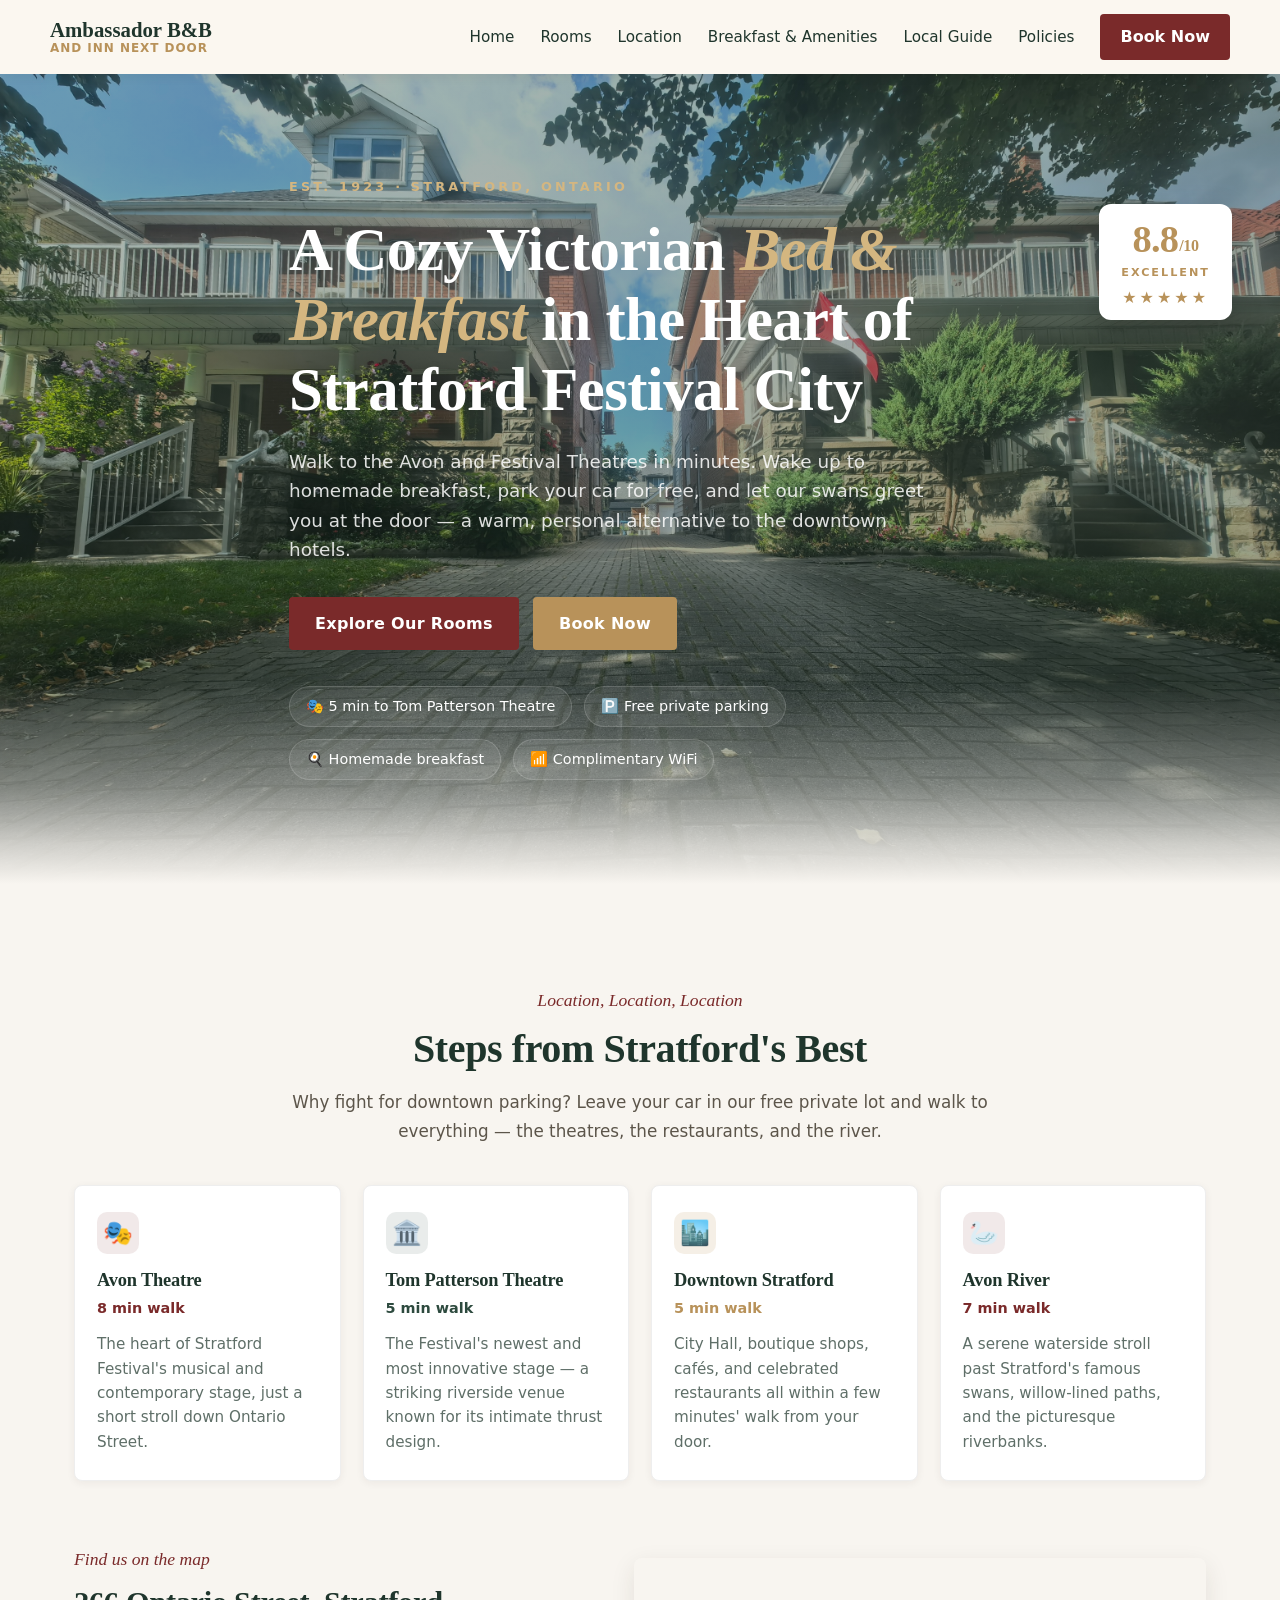
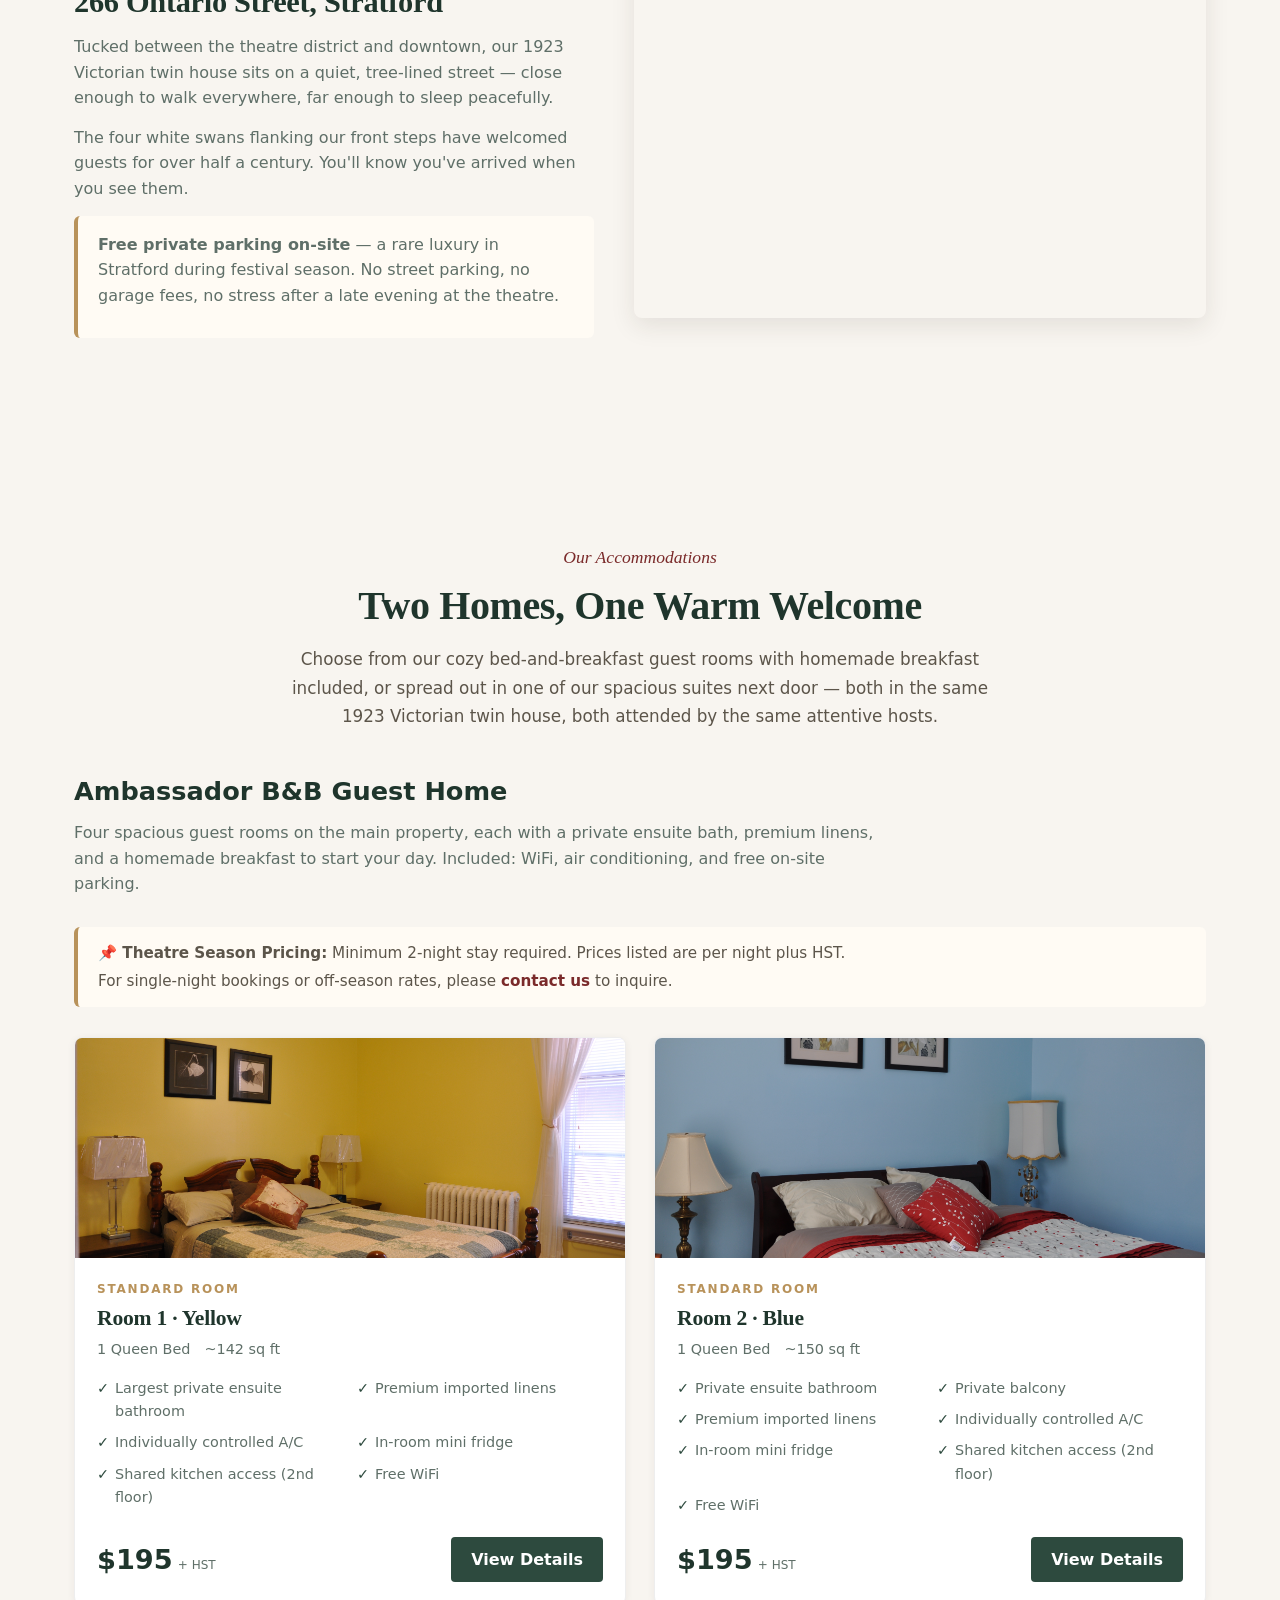
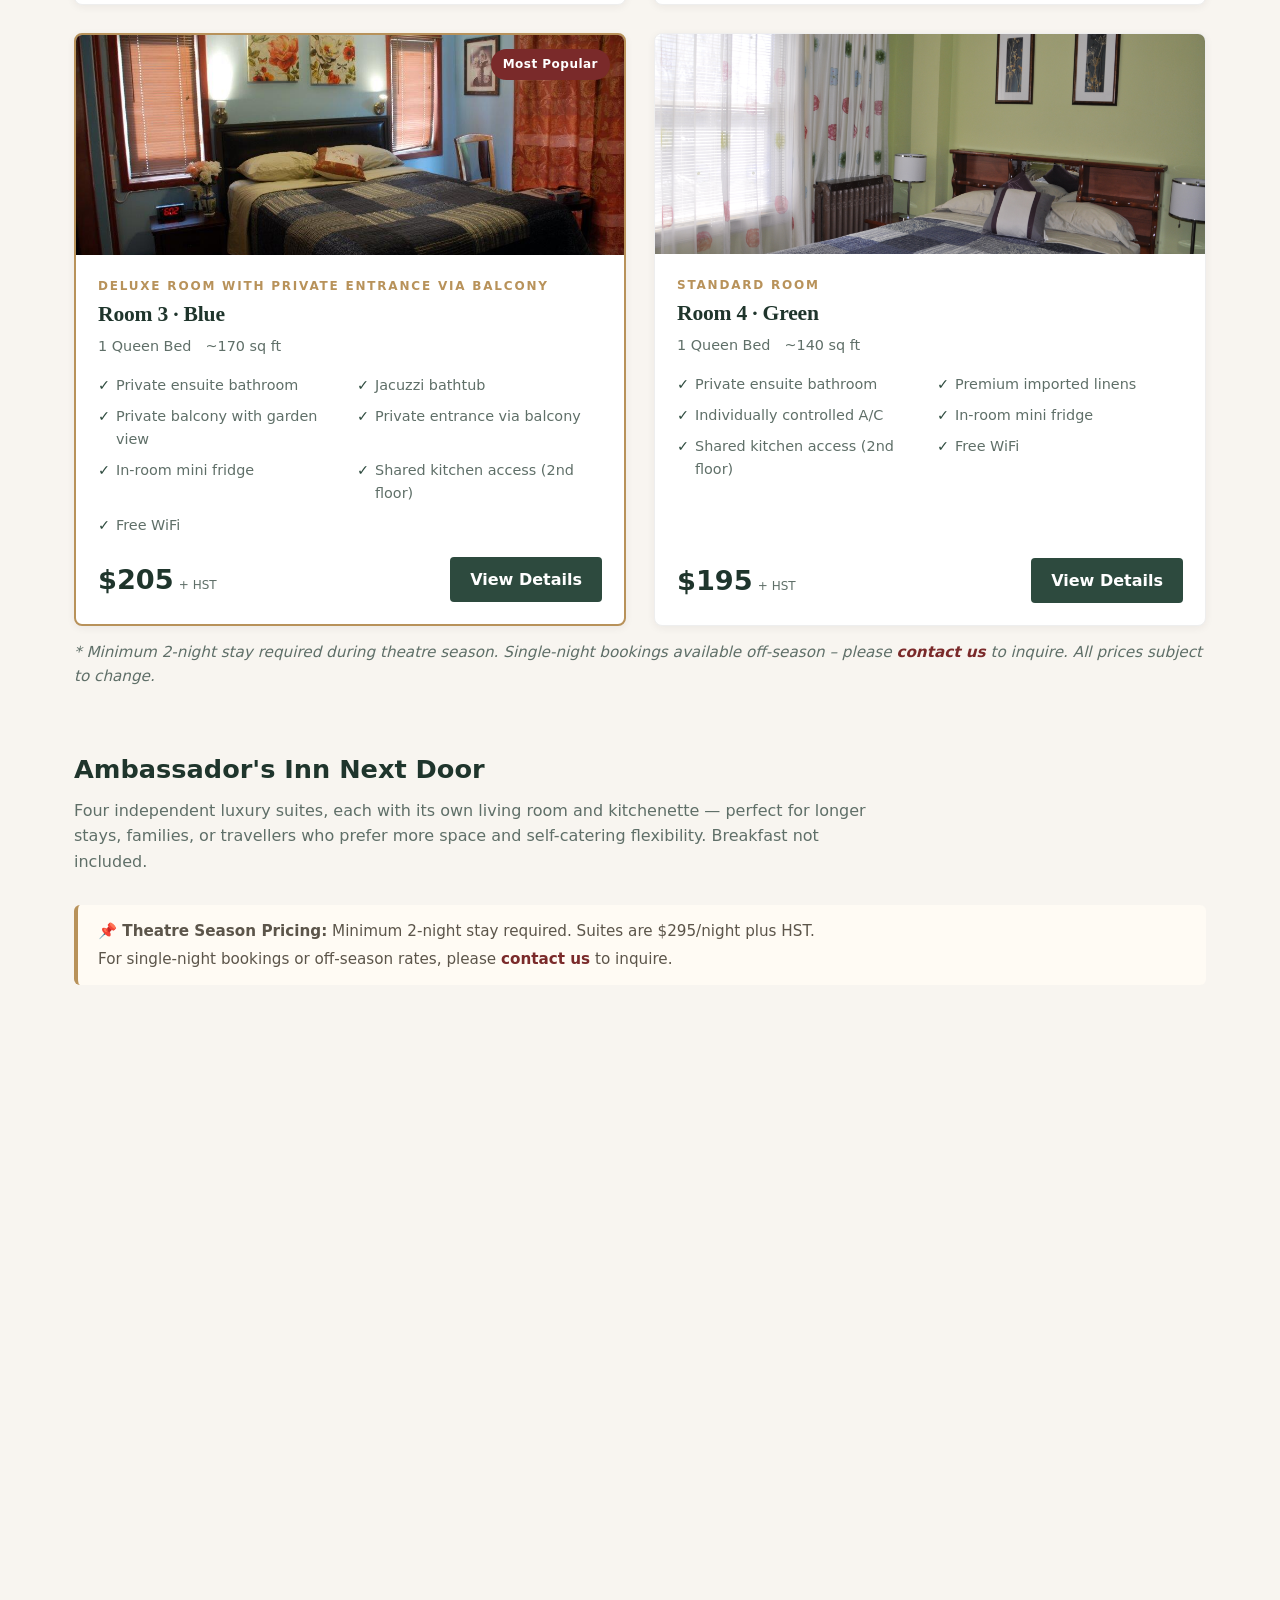
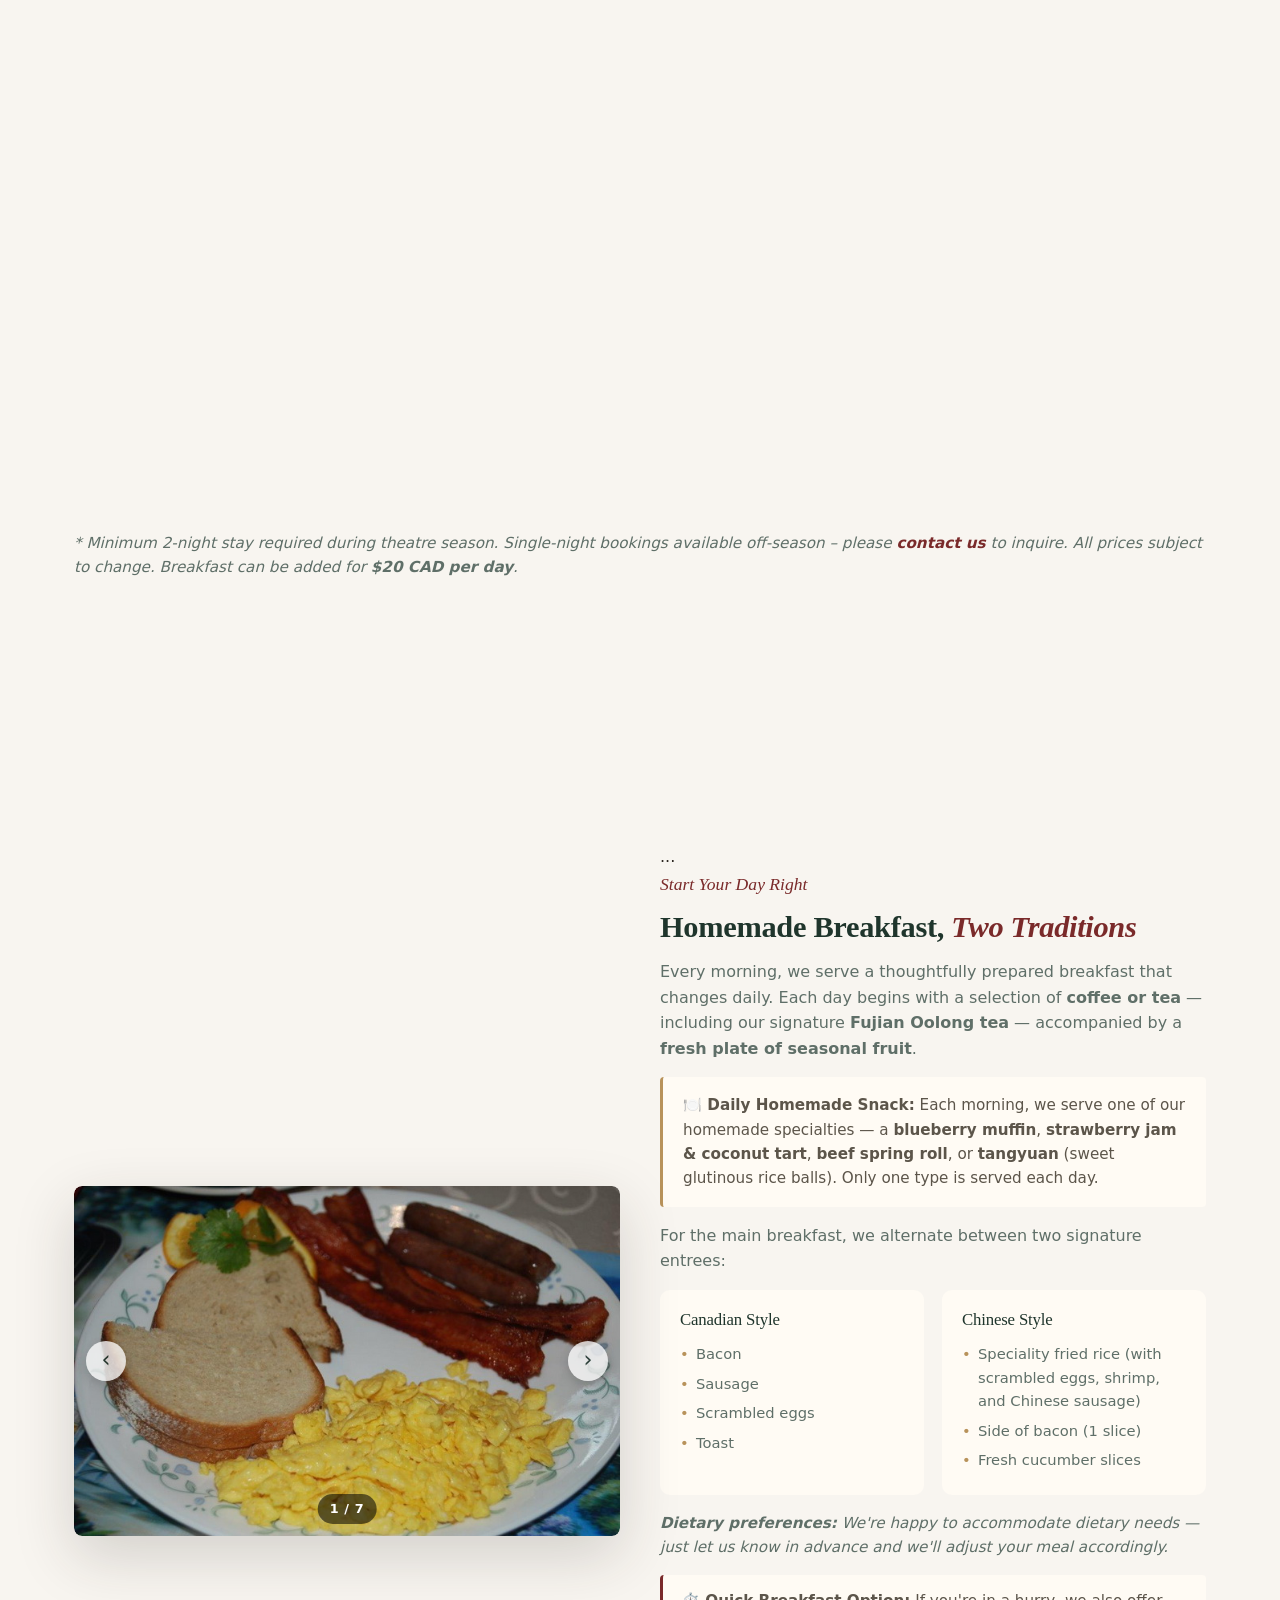
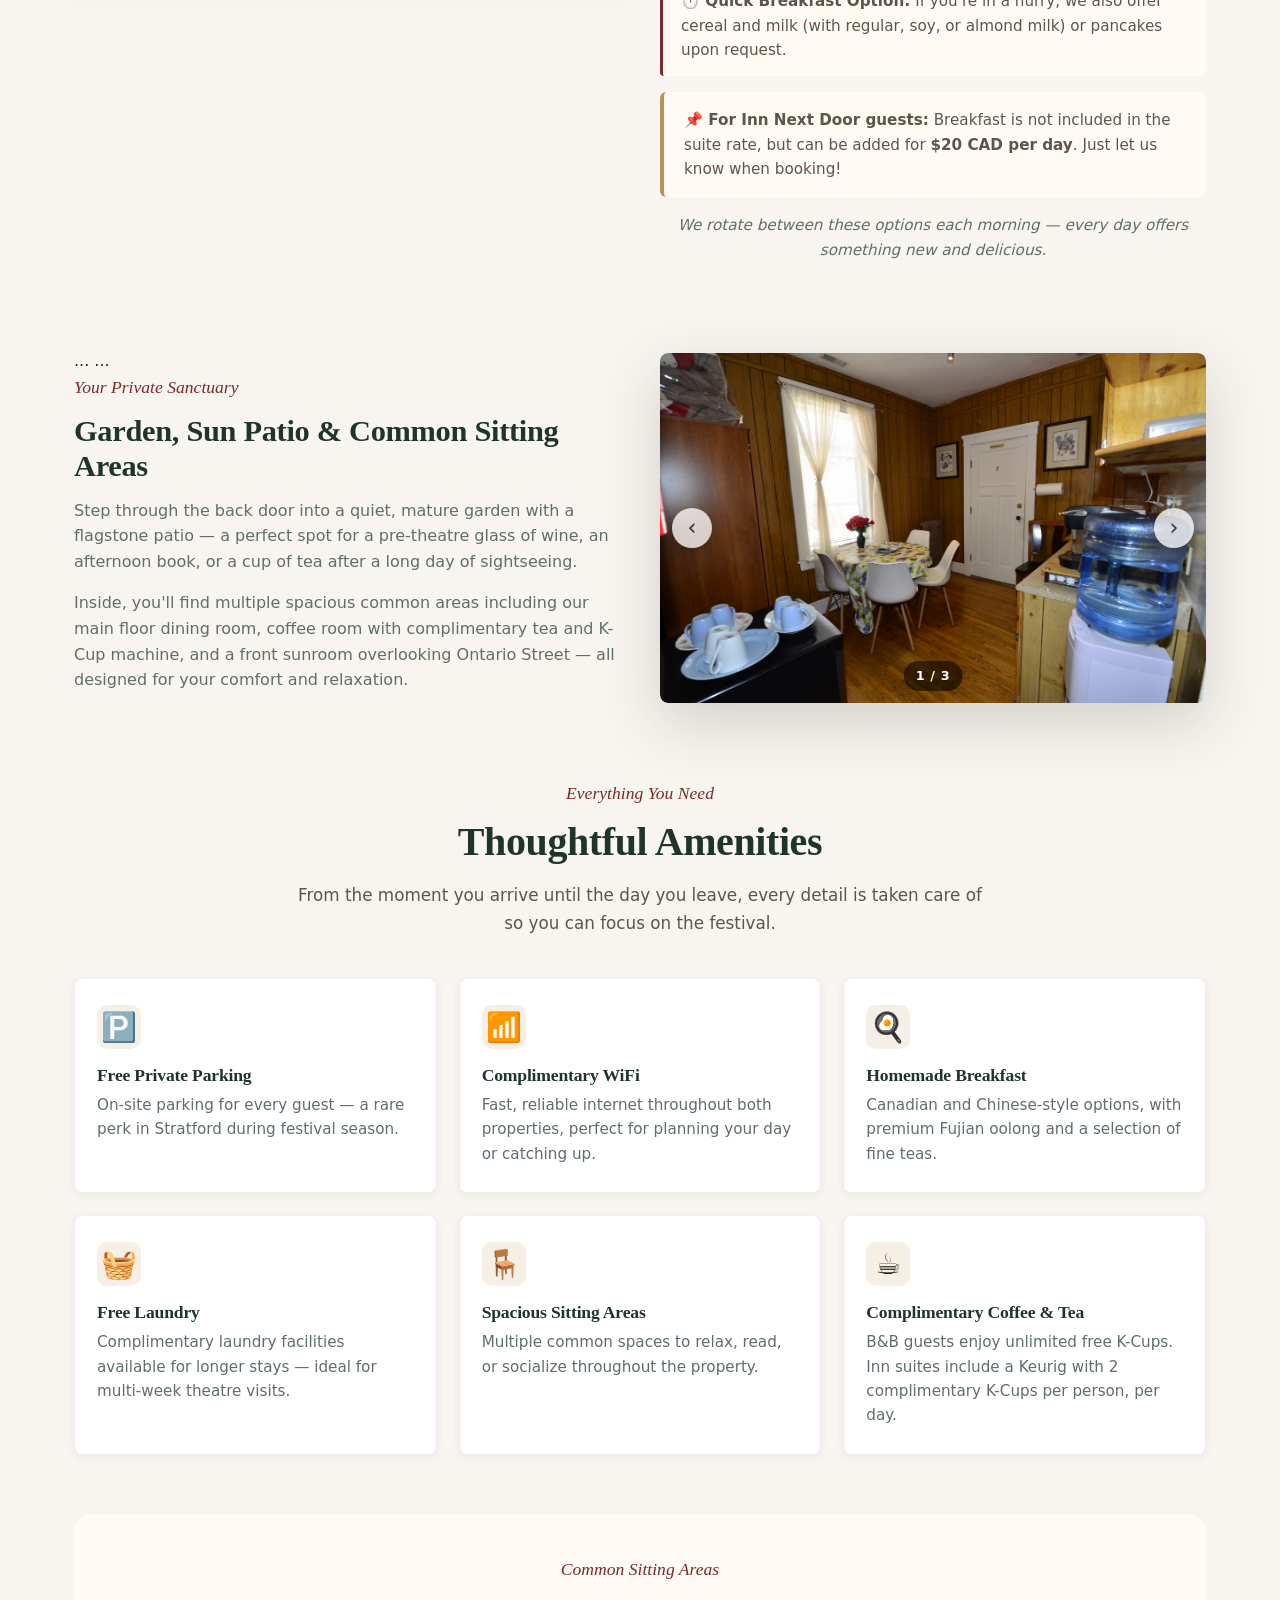
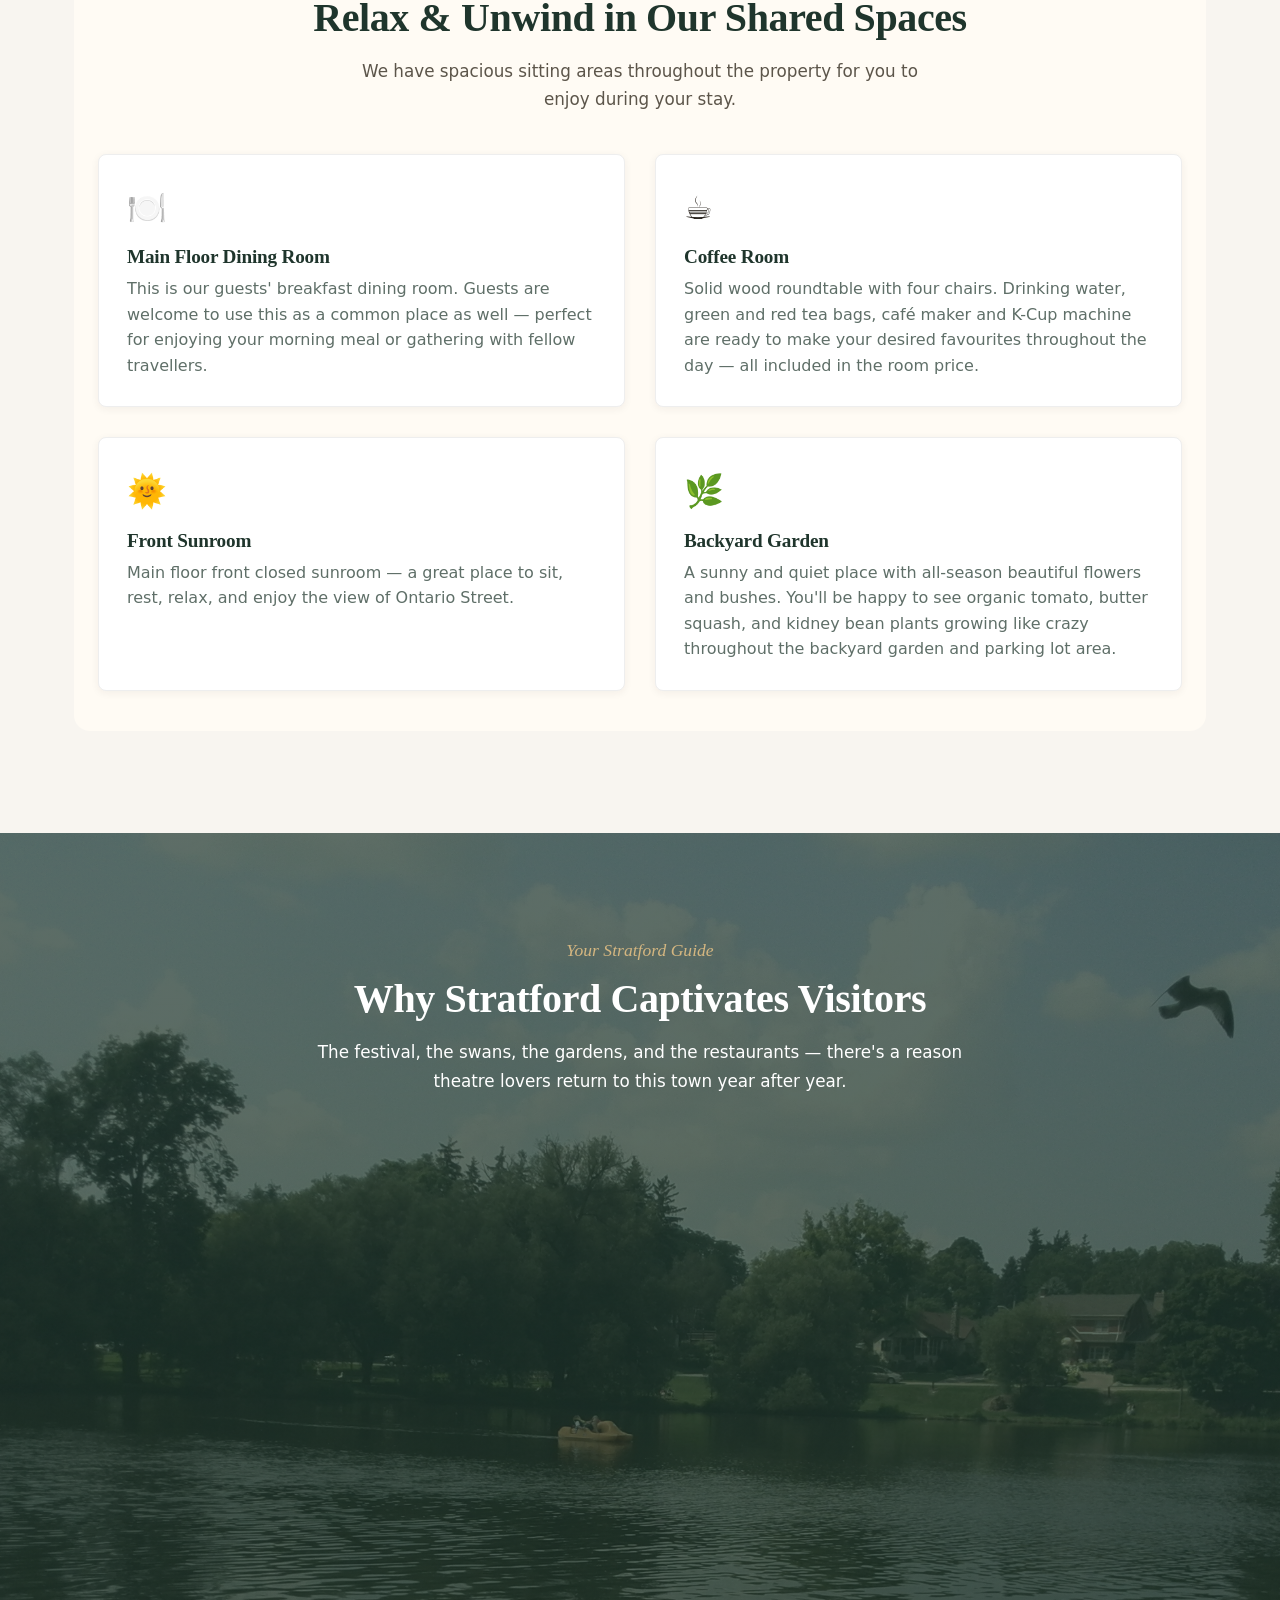
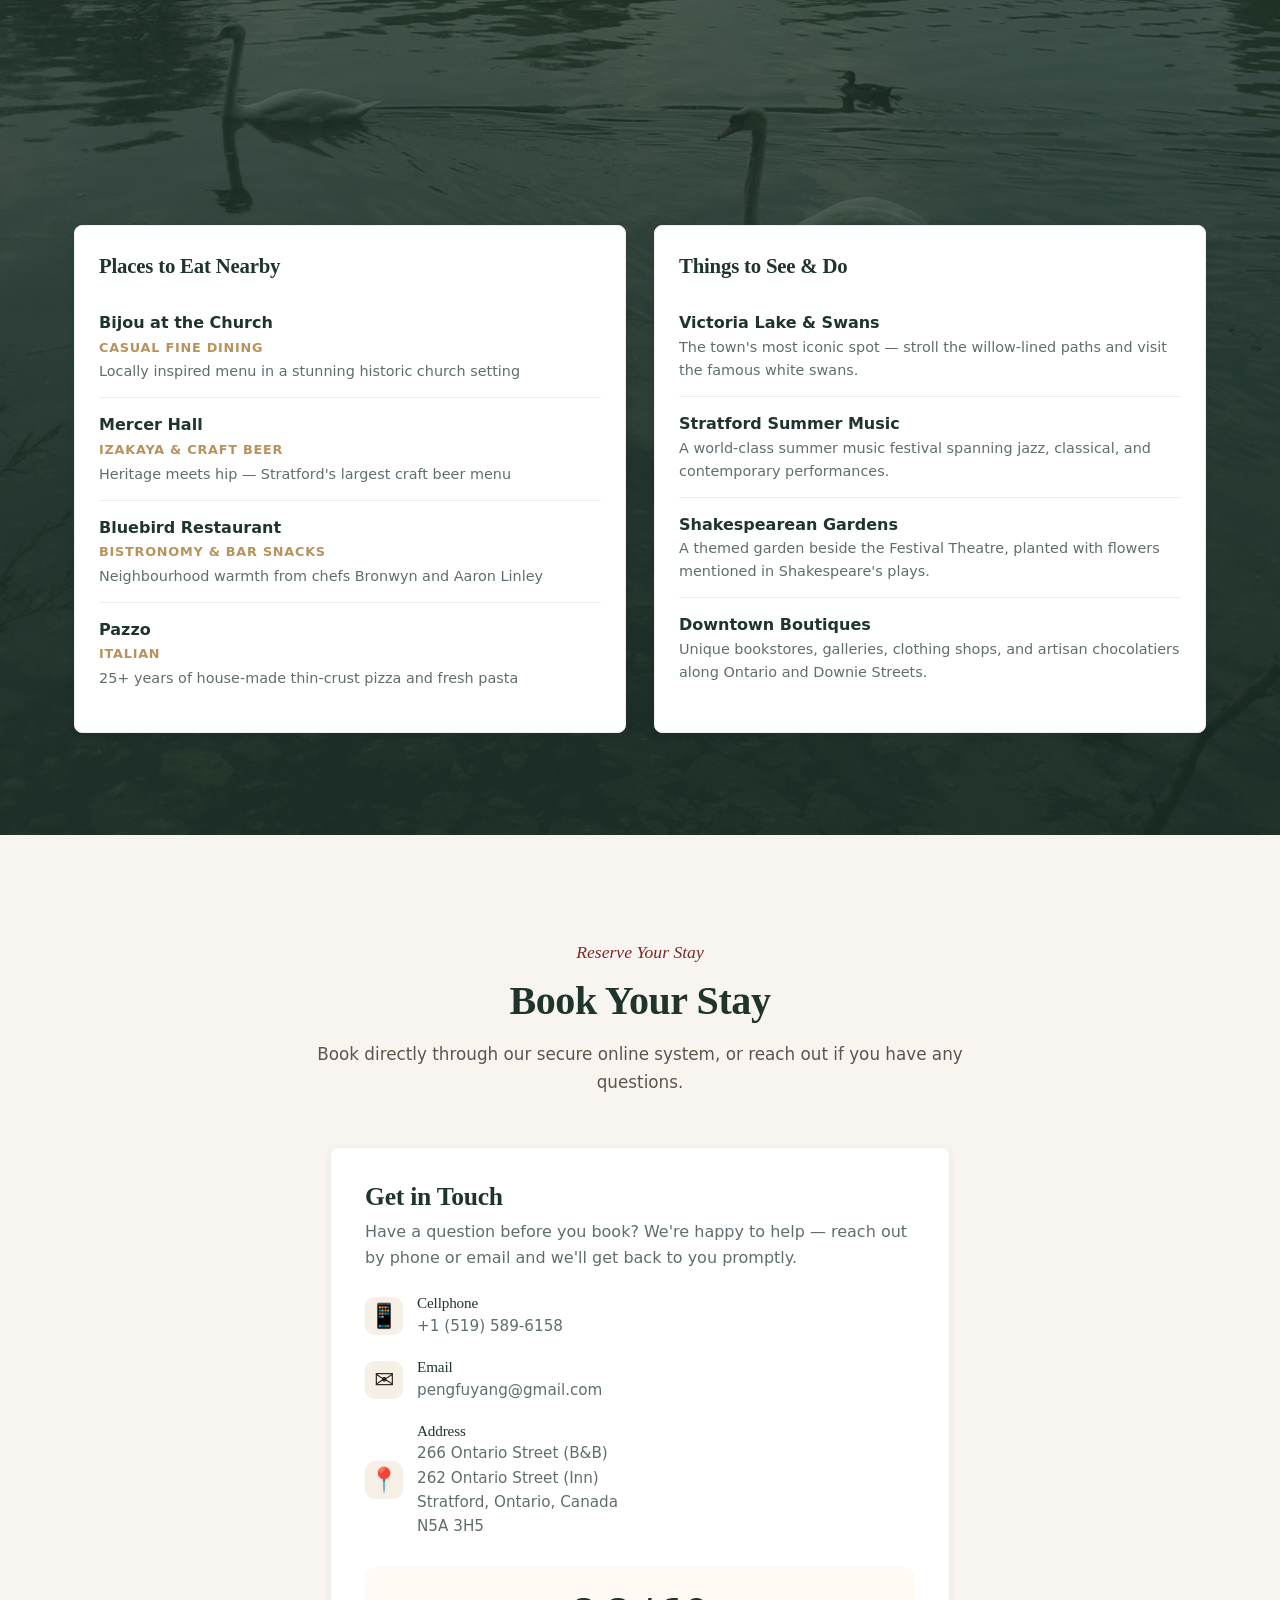
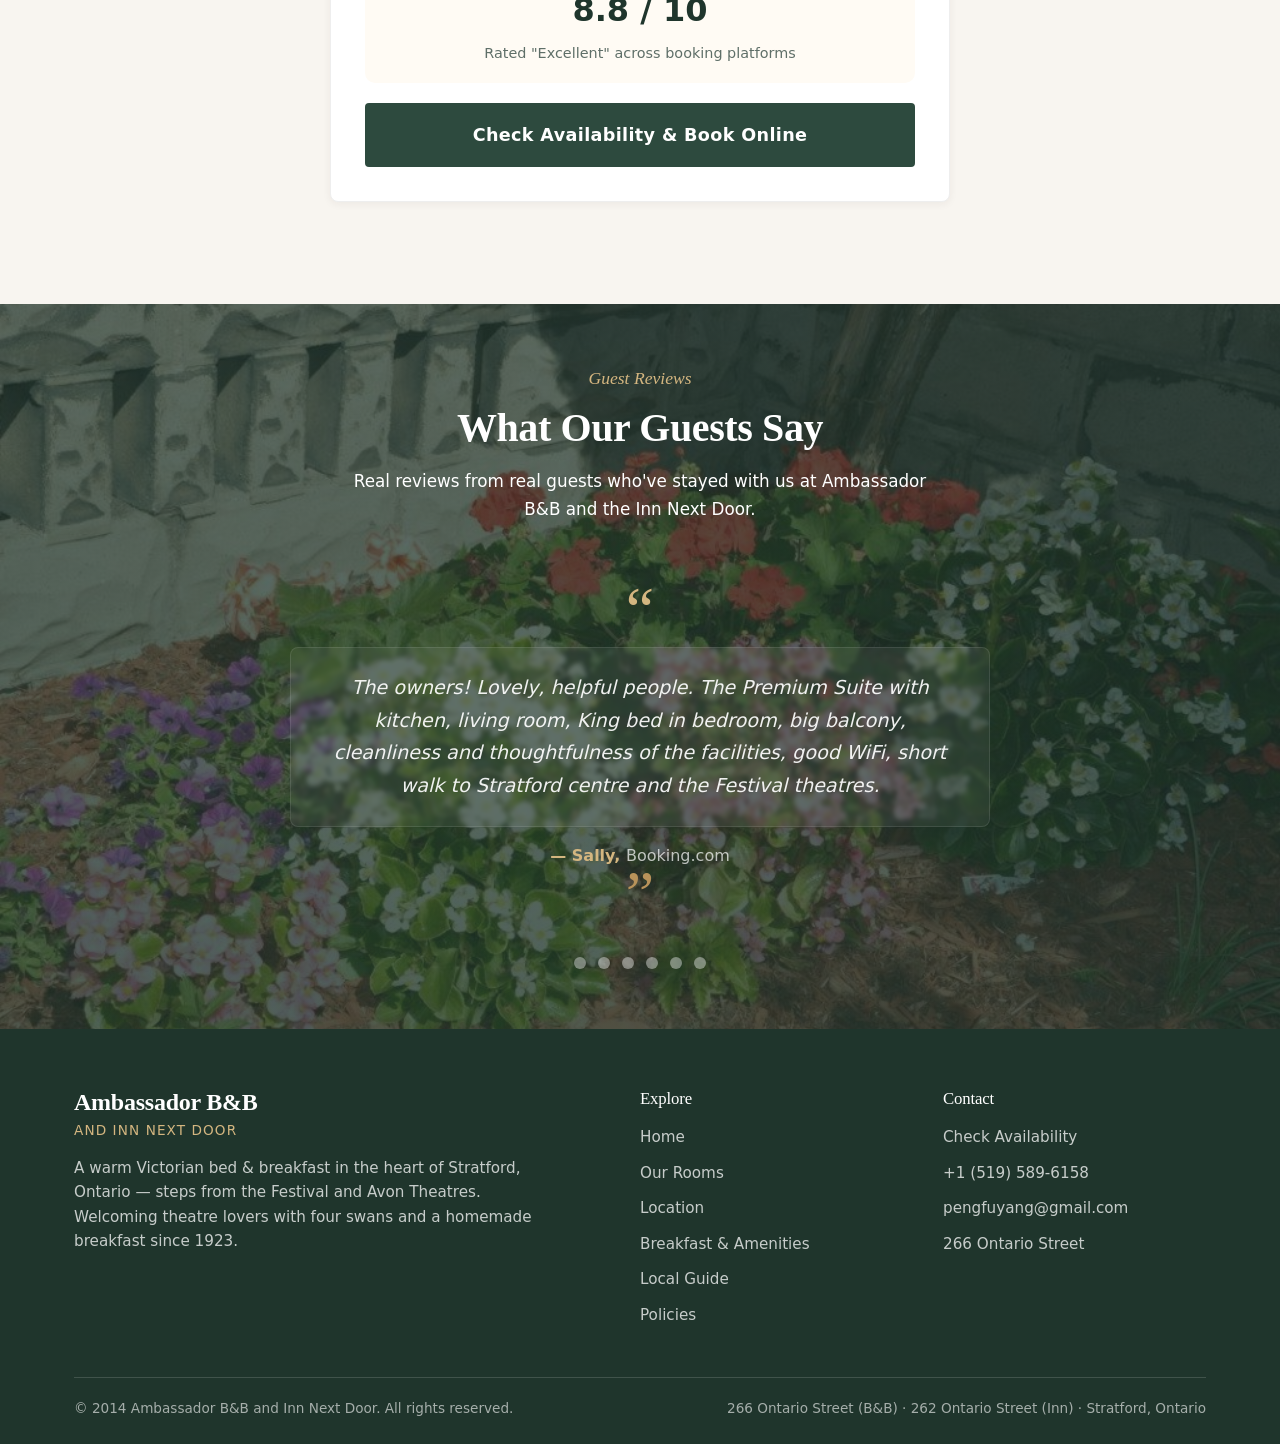
==== commit 07ed2162: "Updated Premium Suite: occupancy 4, pull-out sofa bed option" ====
--- a/index.html
+++ b/index.html
@@ -331,7 +331,7 @@
     <div class="room-body">
       <div class="room-type">Premium Suite — Kitchenette</div>
       <h3 class="room-name"><a href="room-premium-suite.html" style="color:inherit; text-decoration:none;">Premium Suite</a></h3>
-      <div class="room-meta"><span>King Bed</span><span>~420 sq ft</span></div>
+      <div class="room-meta"><span>King Bed</span><span>~420 sq ft</span><span>Sleeps up to 4</span></div>
       <ul class="room-features">
   <li>Private ensuite bathroom</li>
   <li>Separate living room</li>
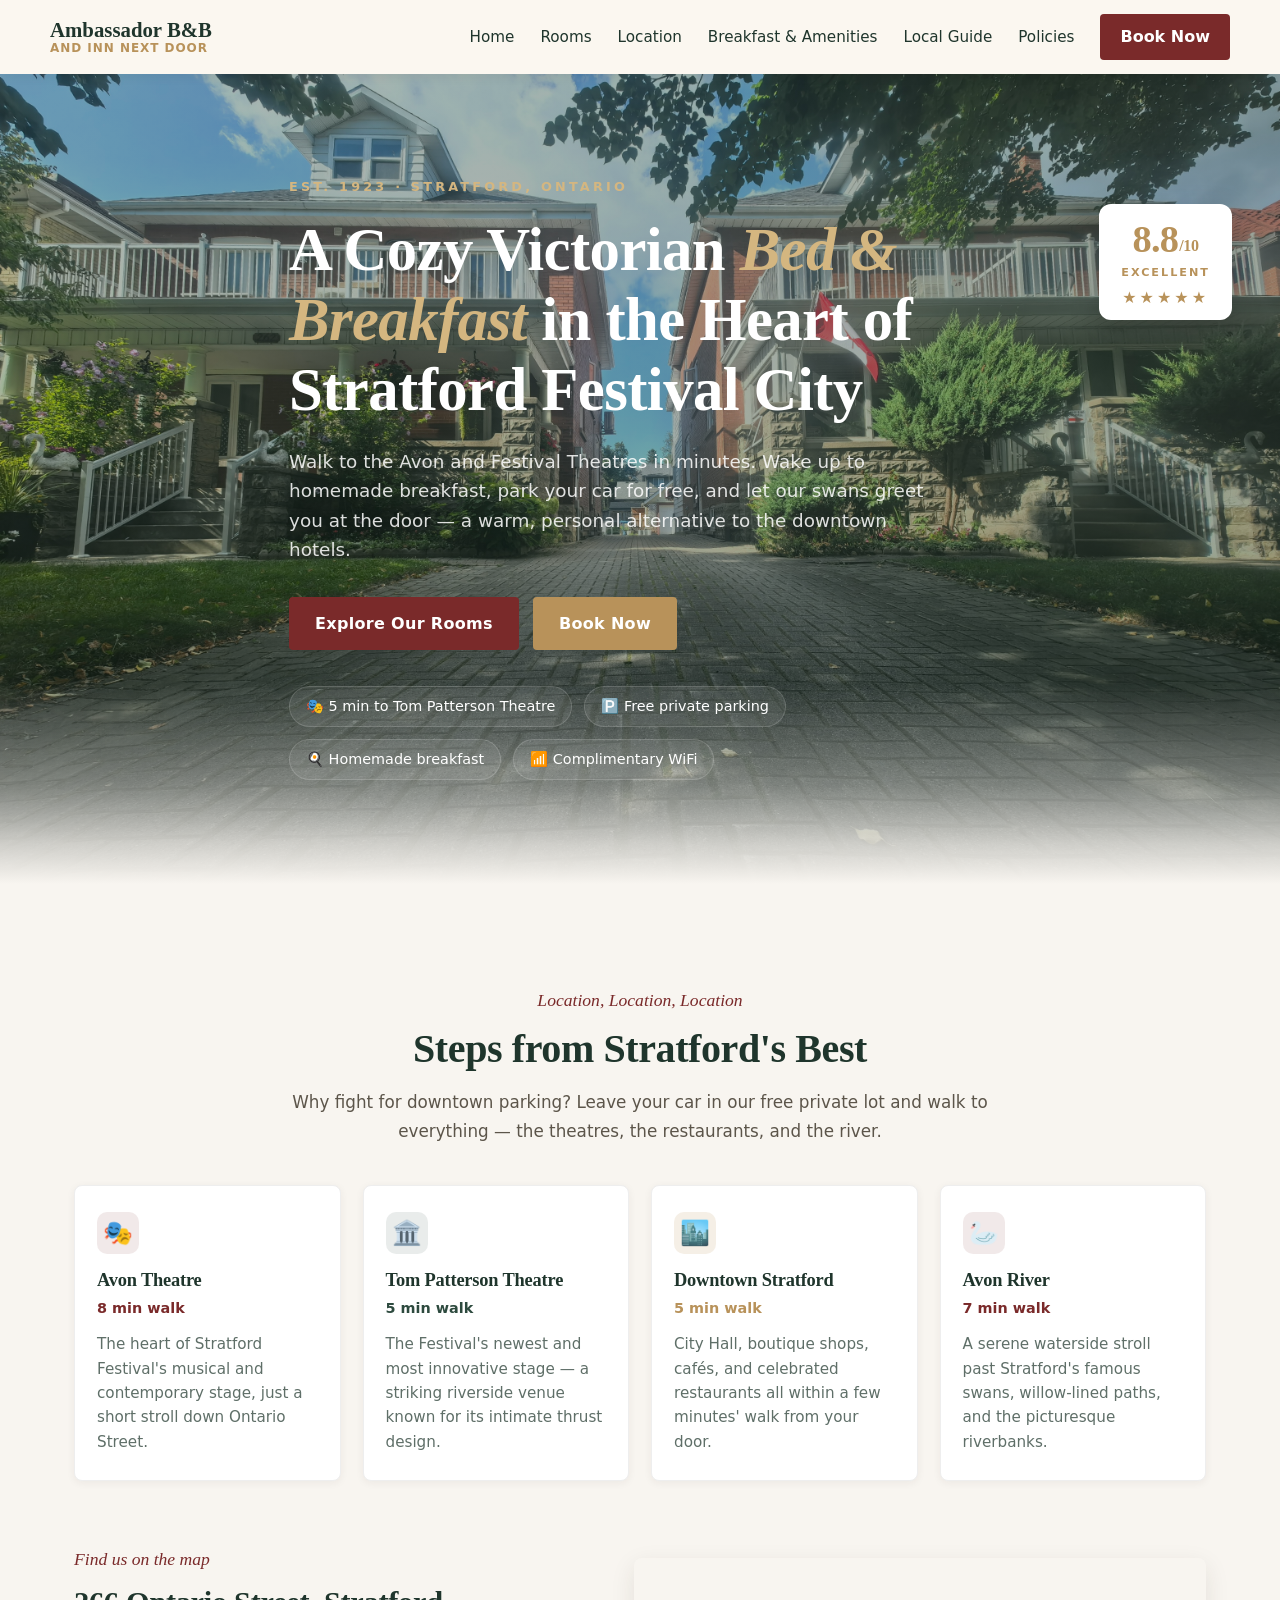
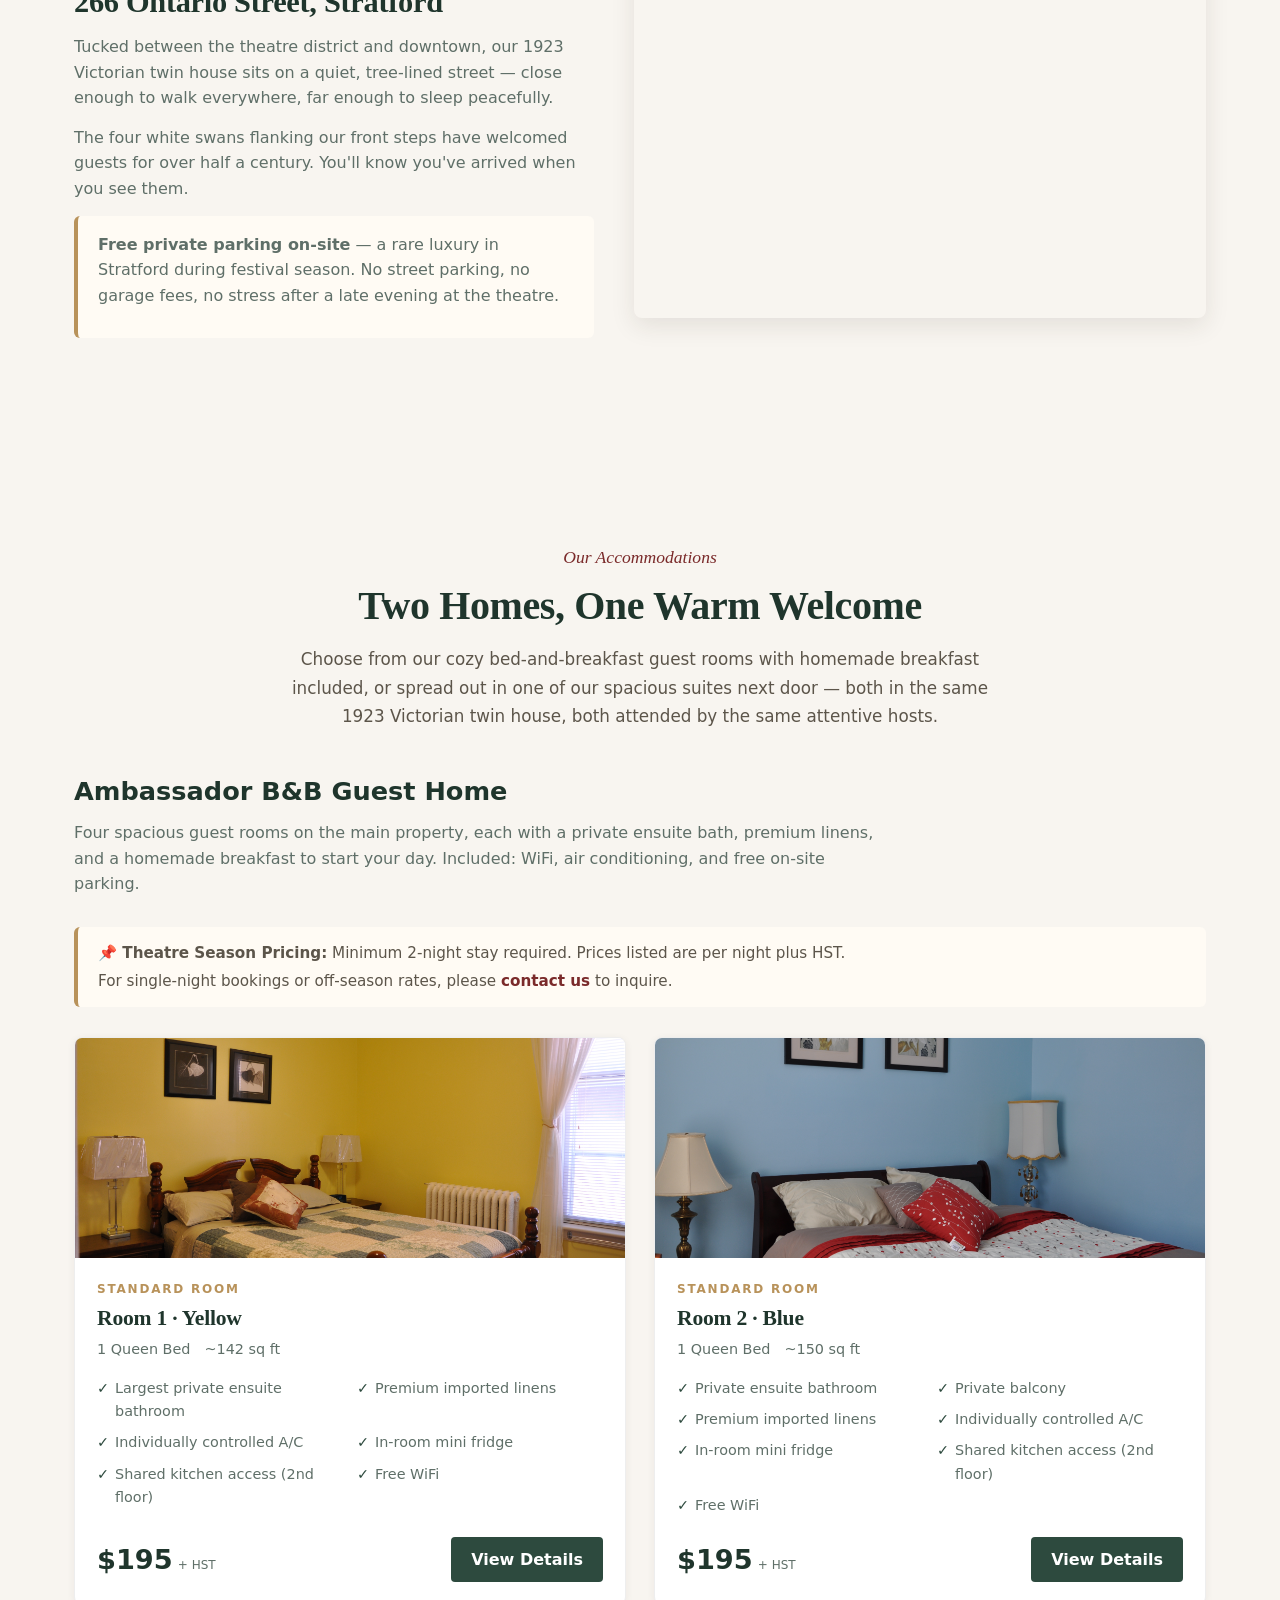
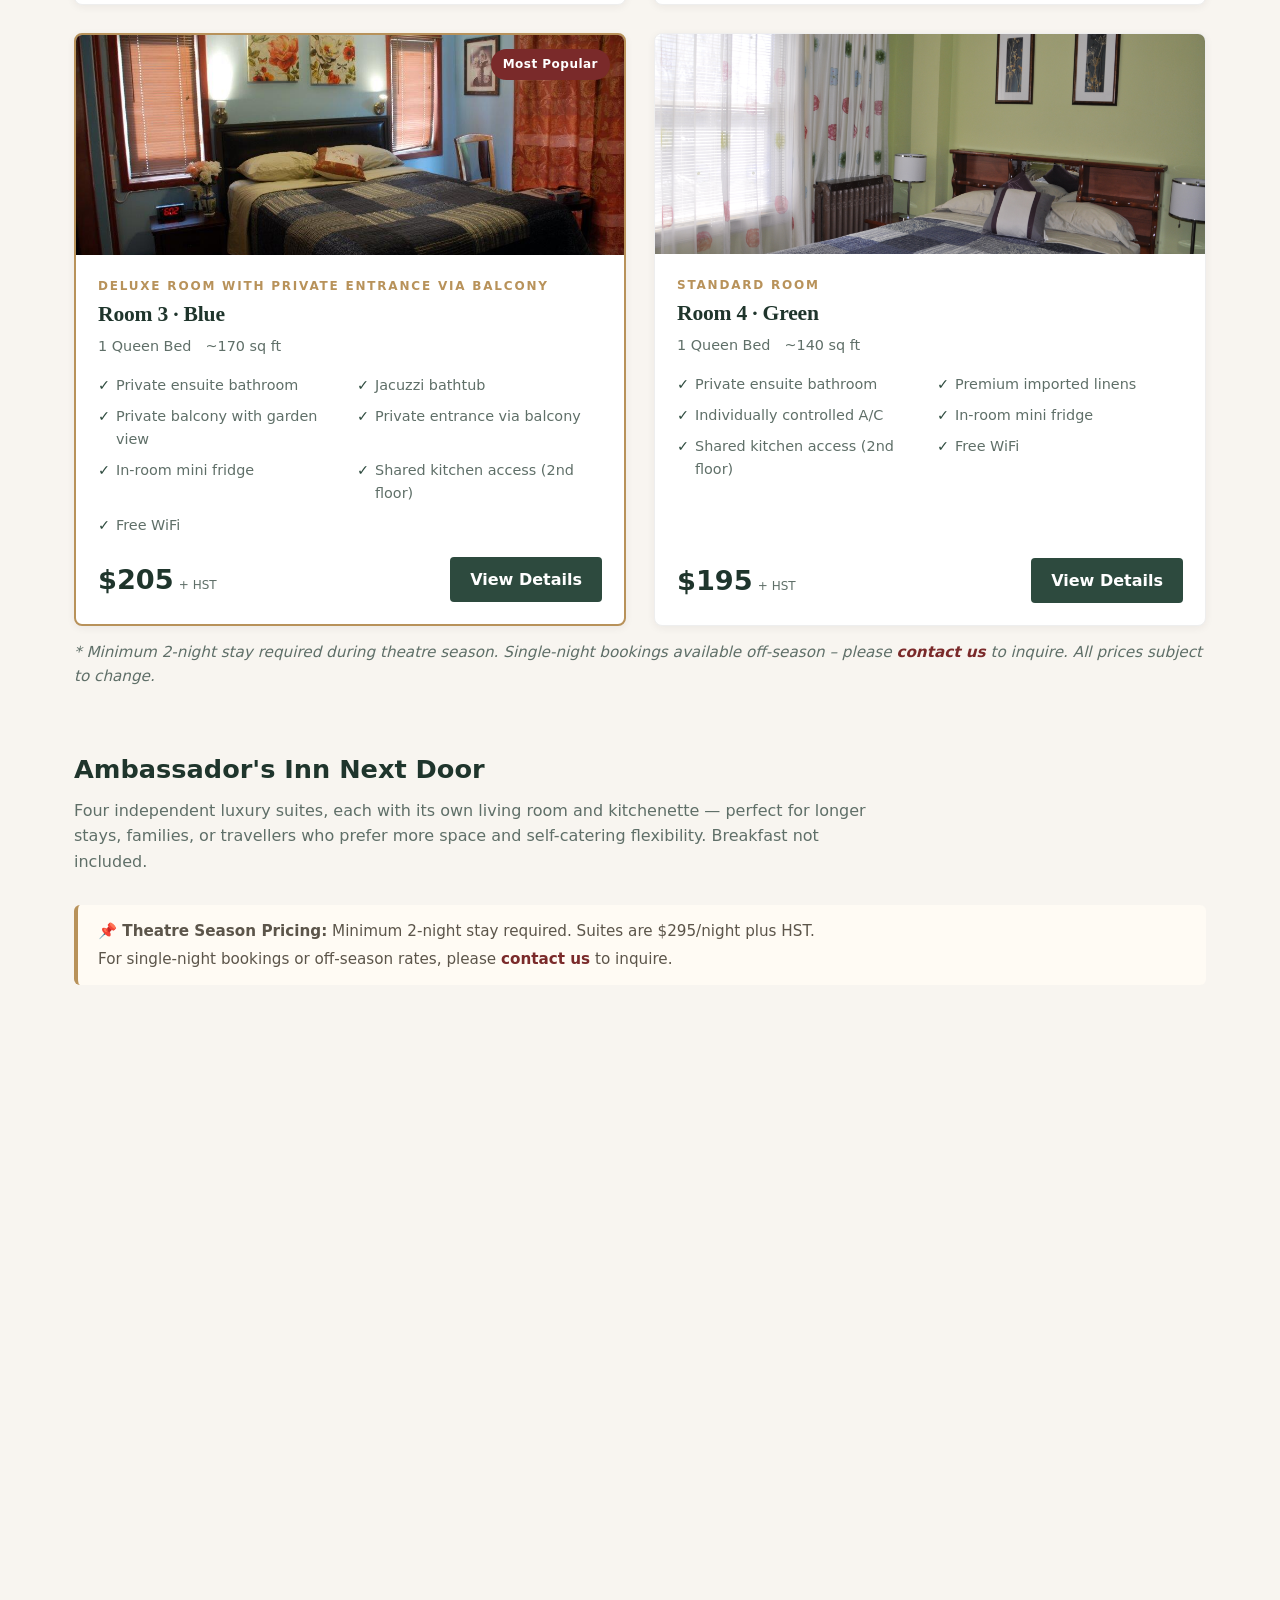
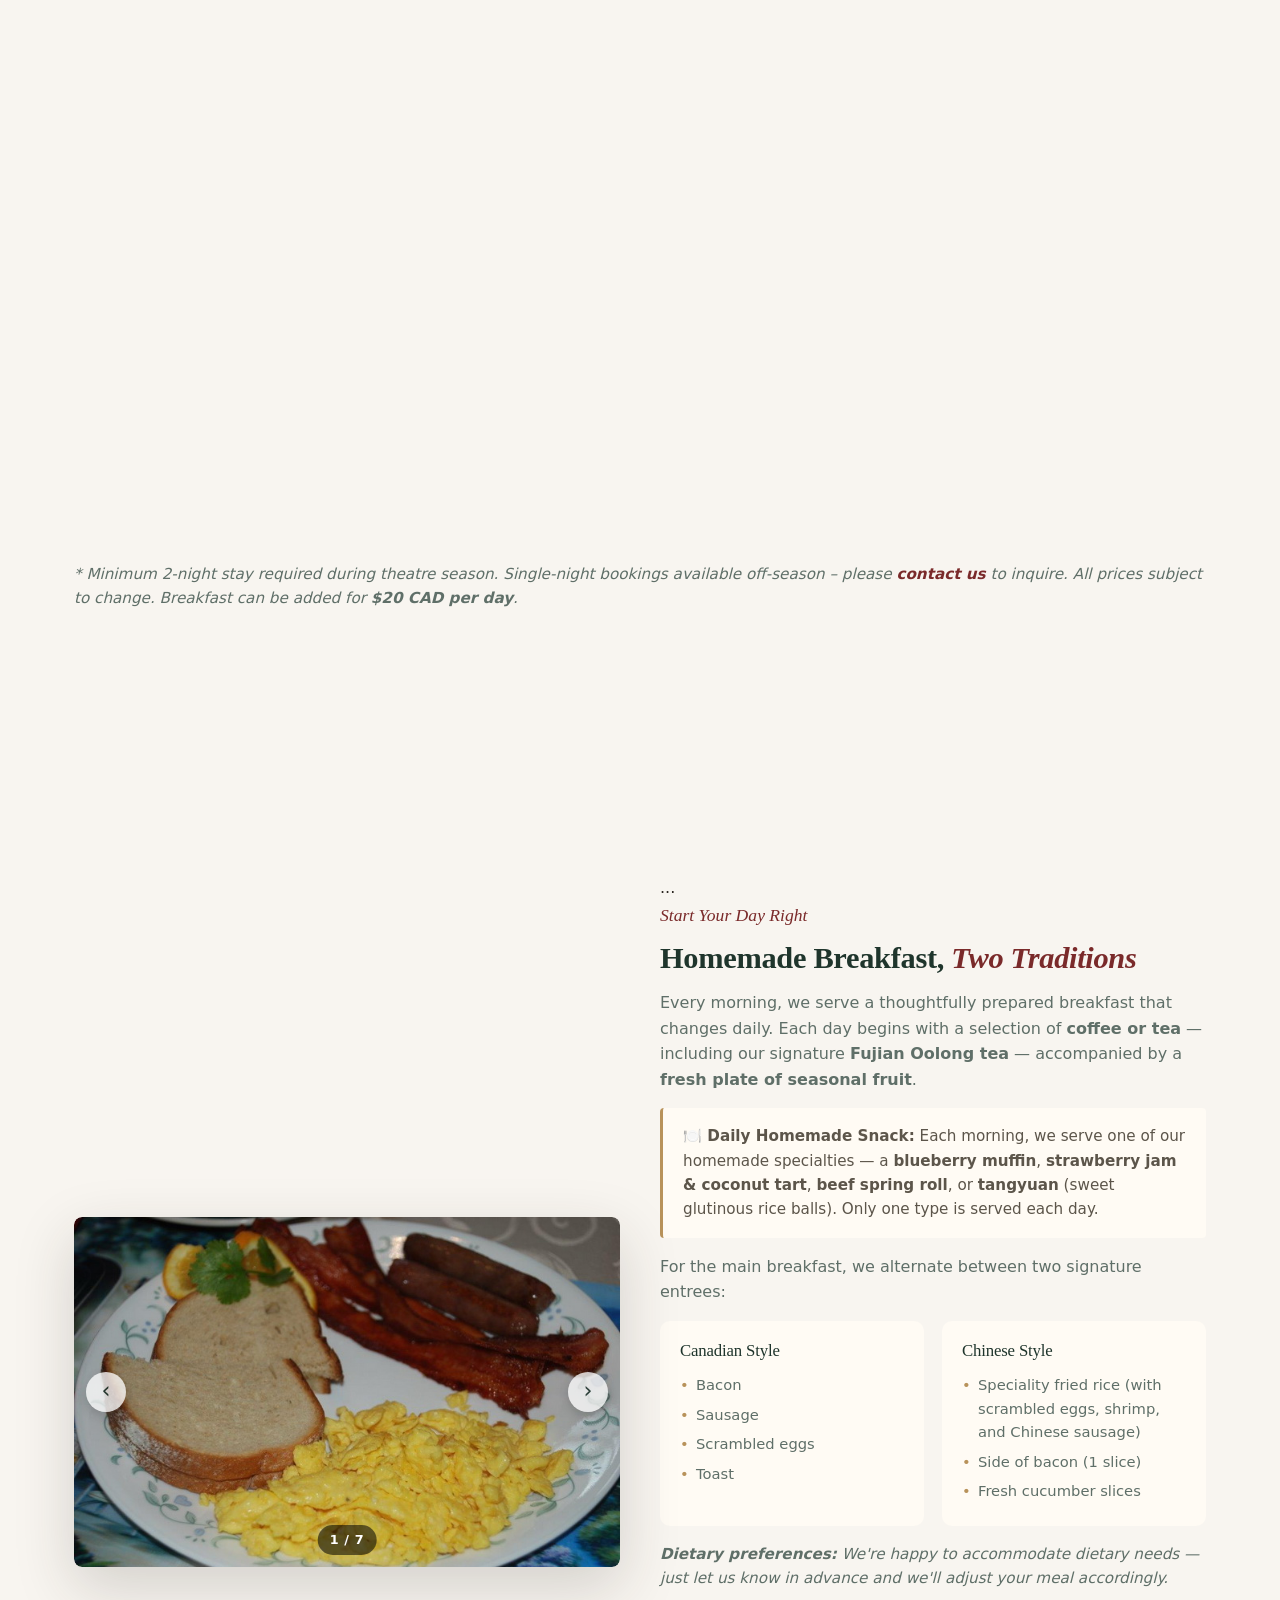
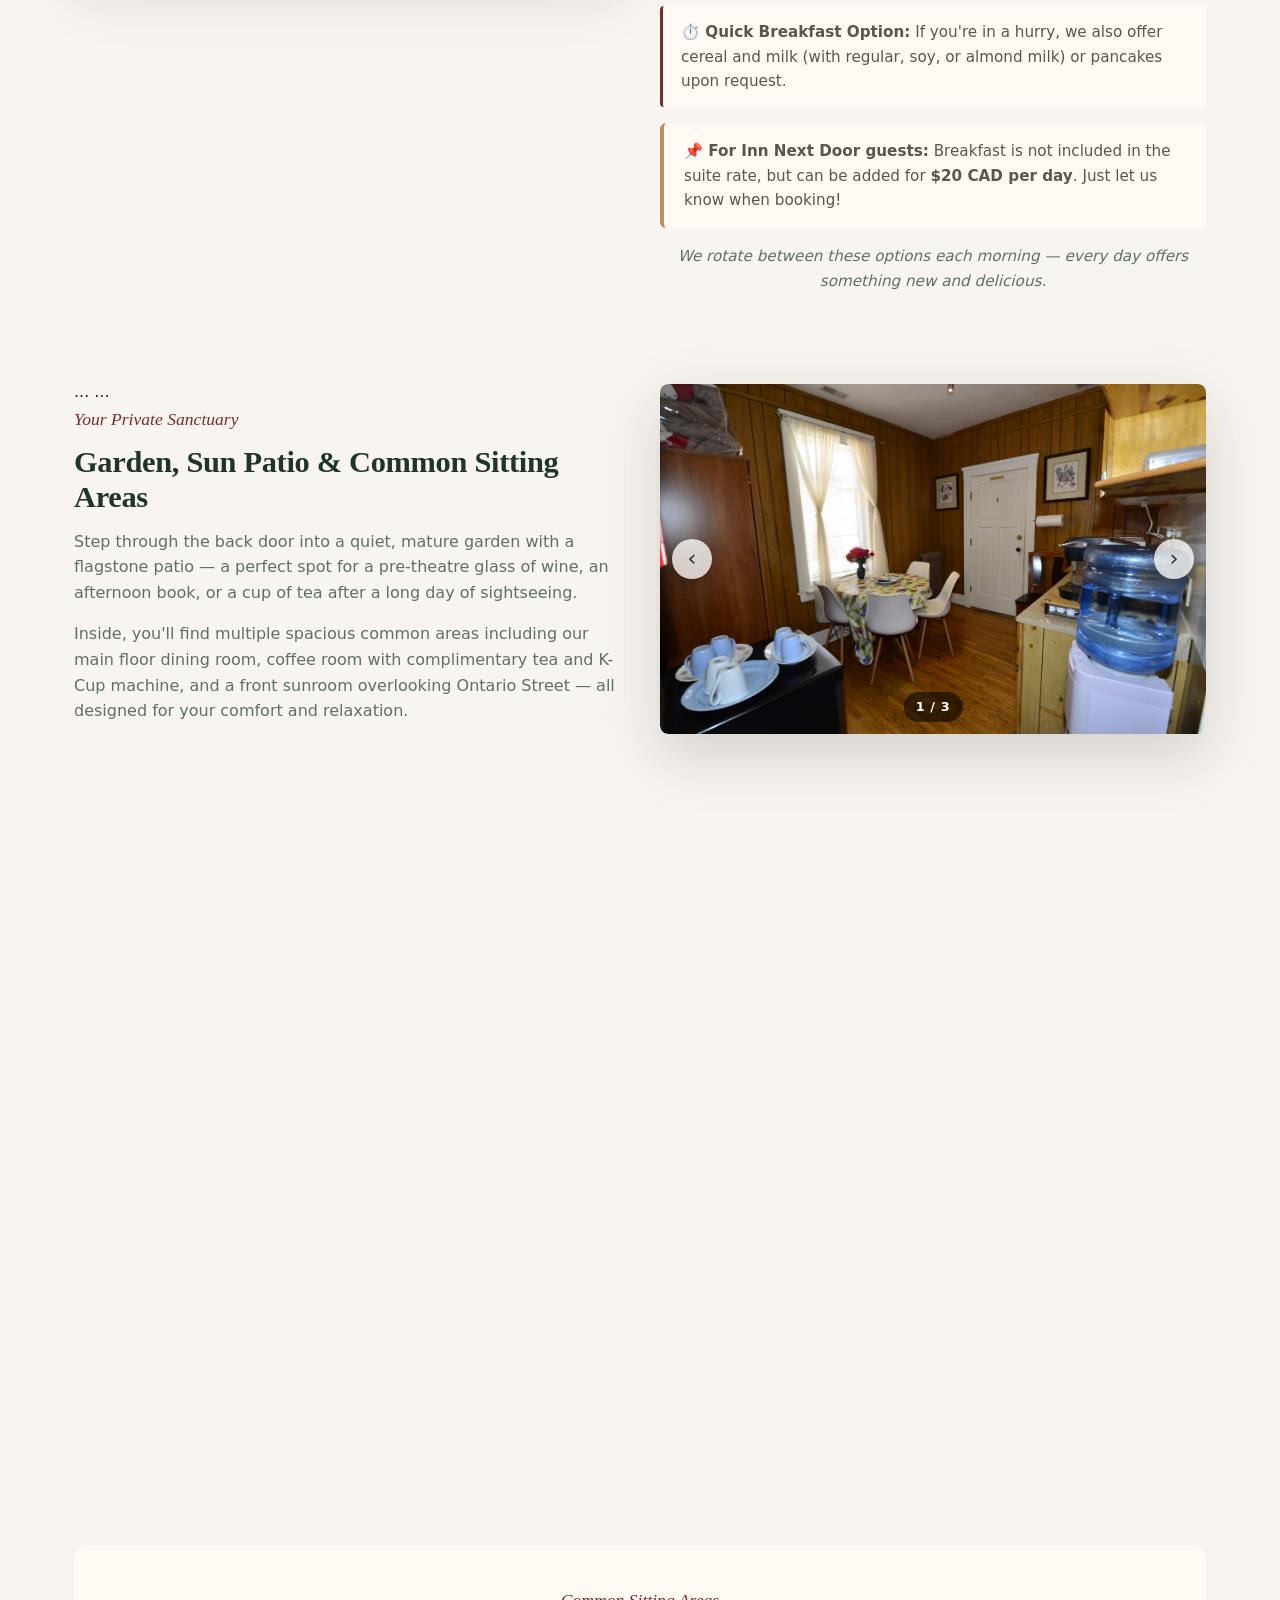
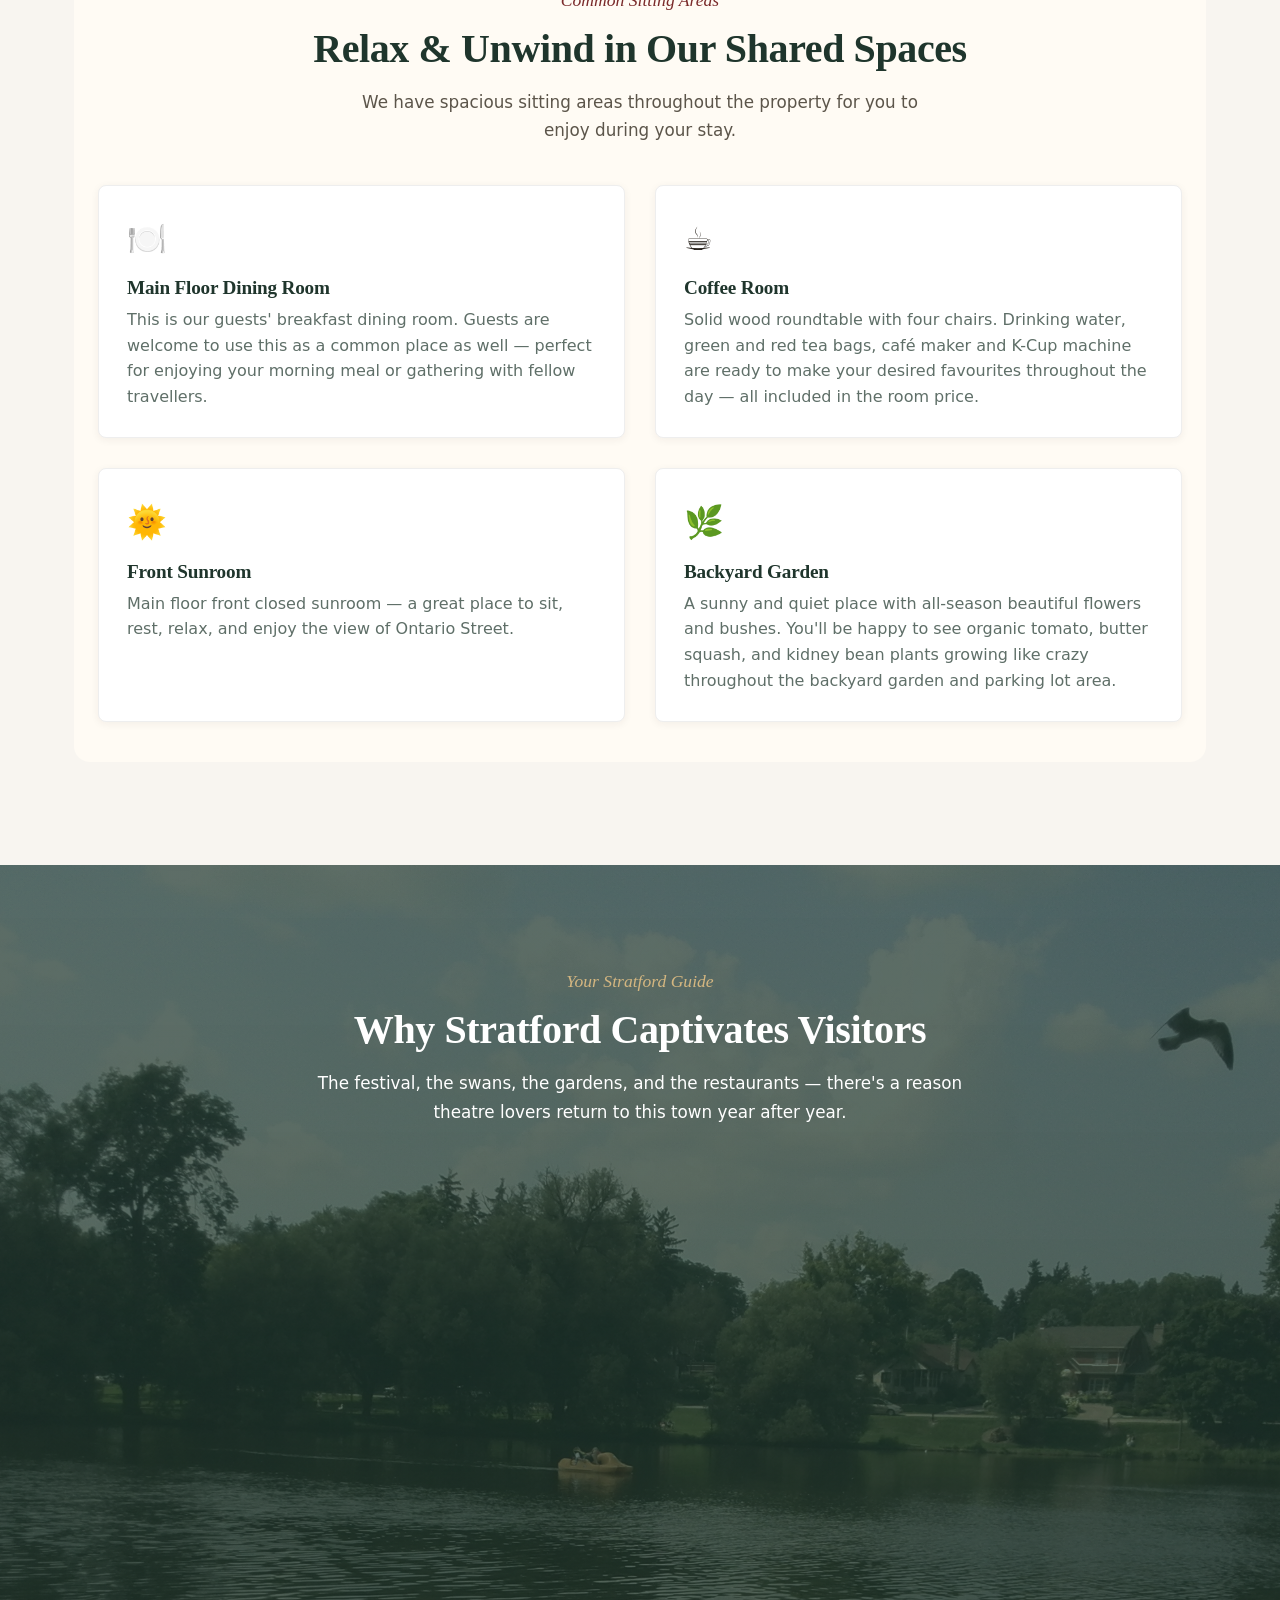
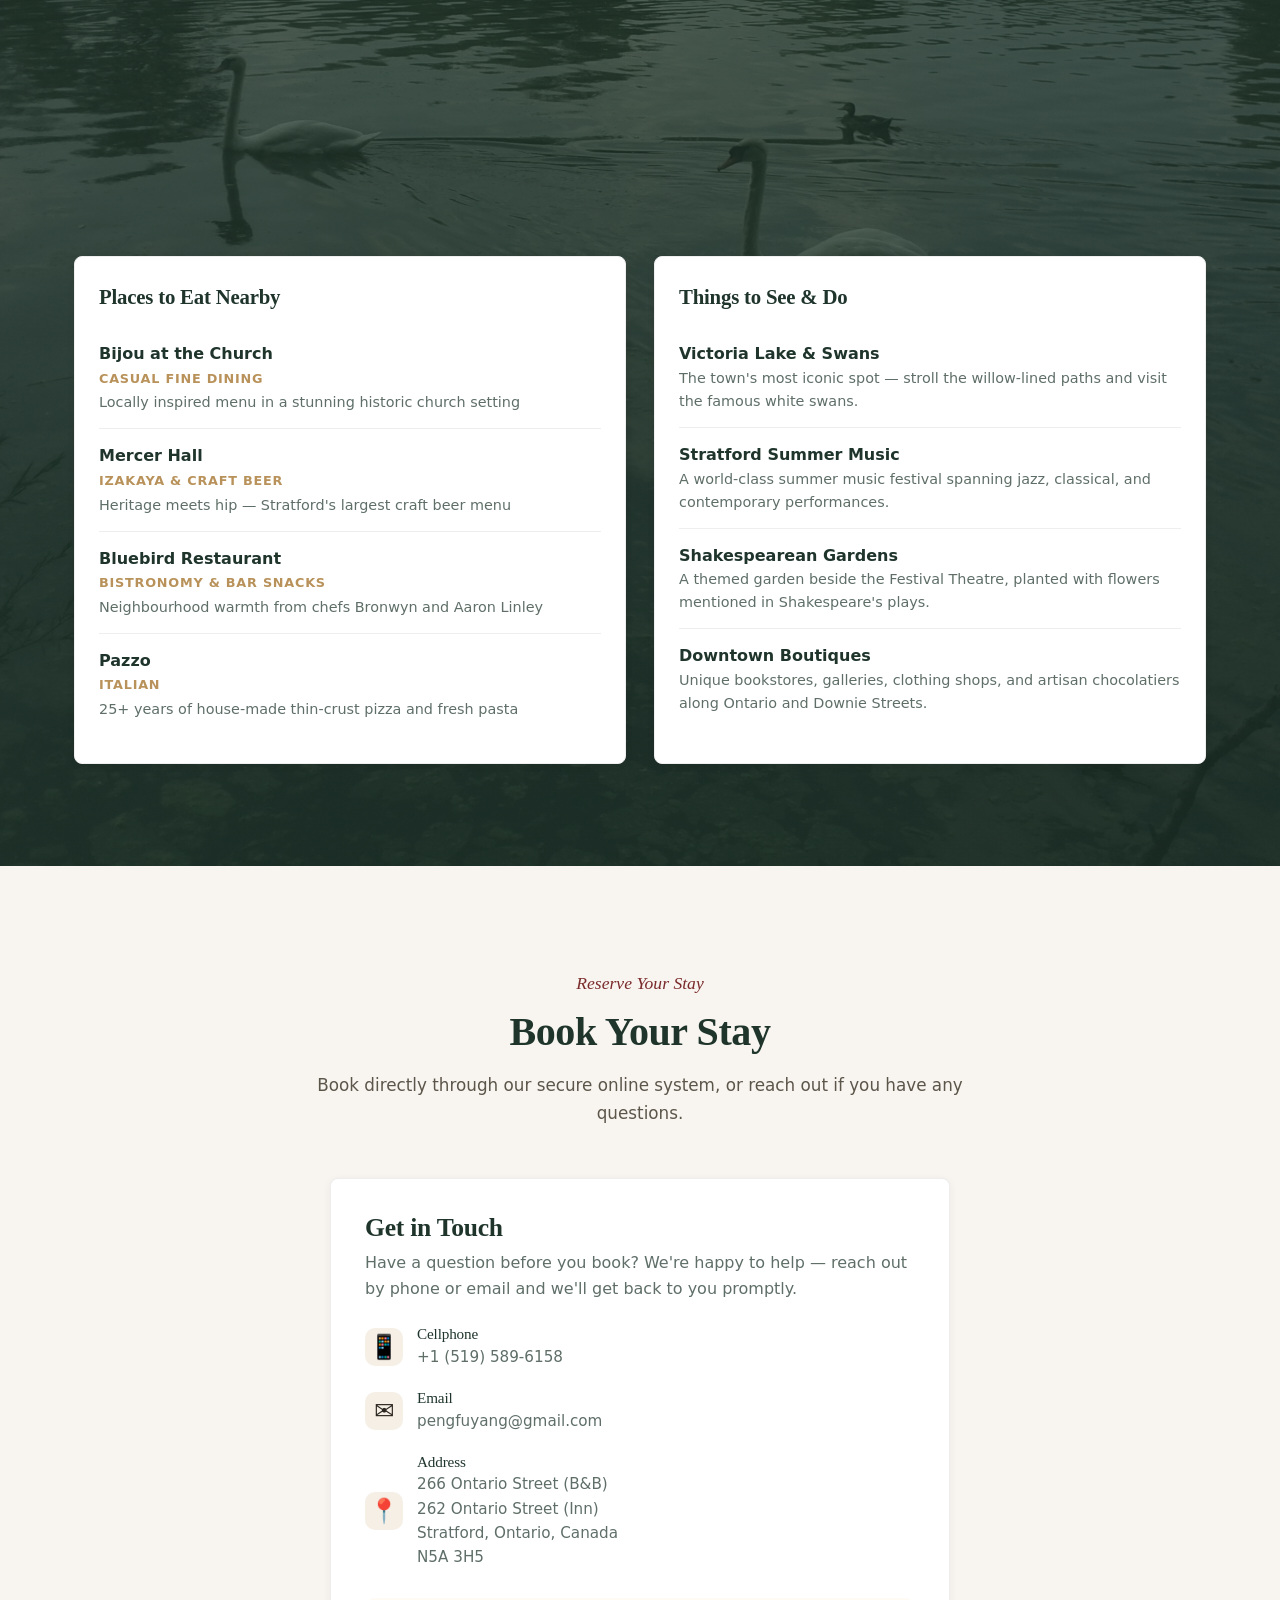
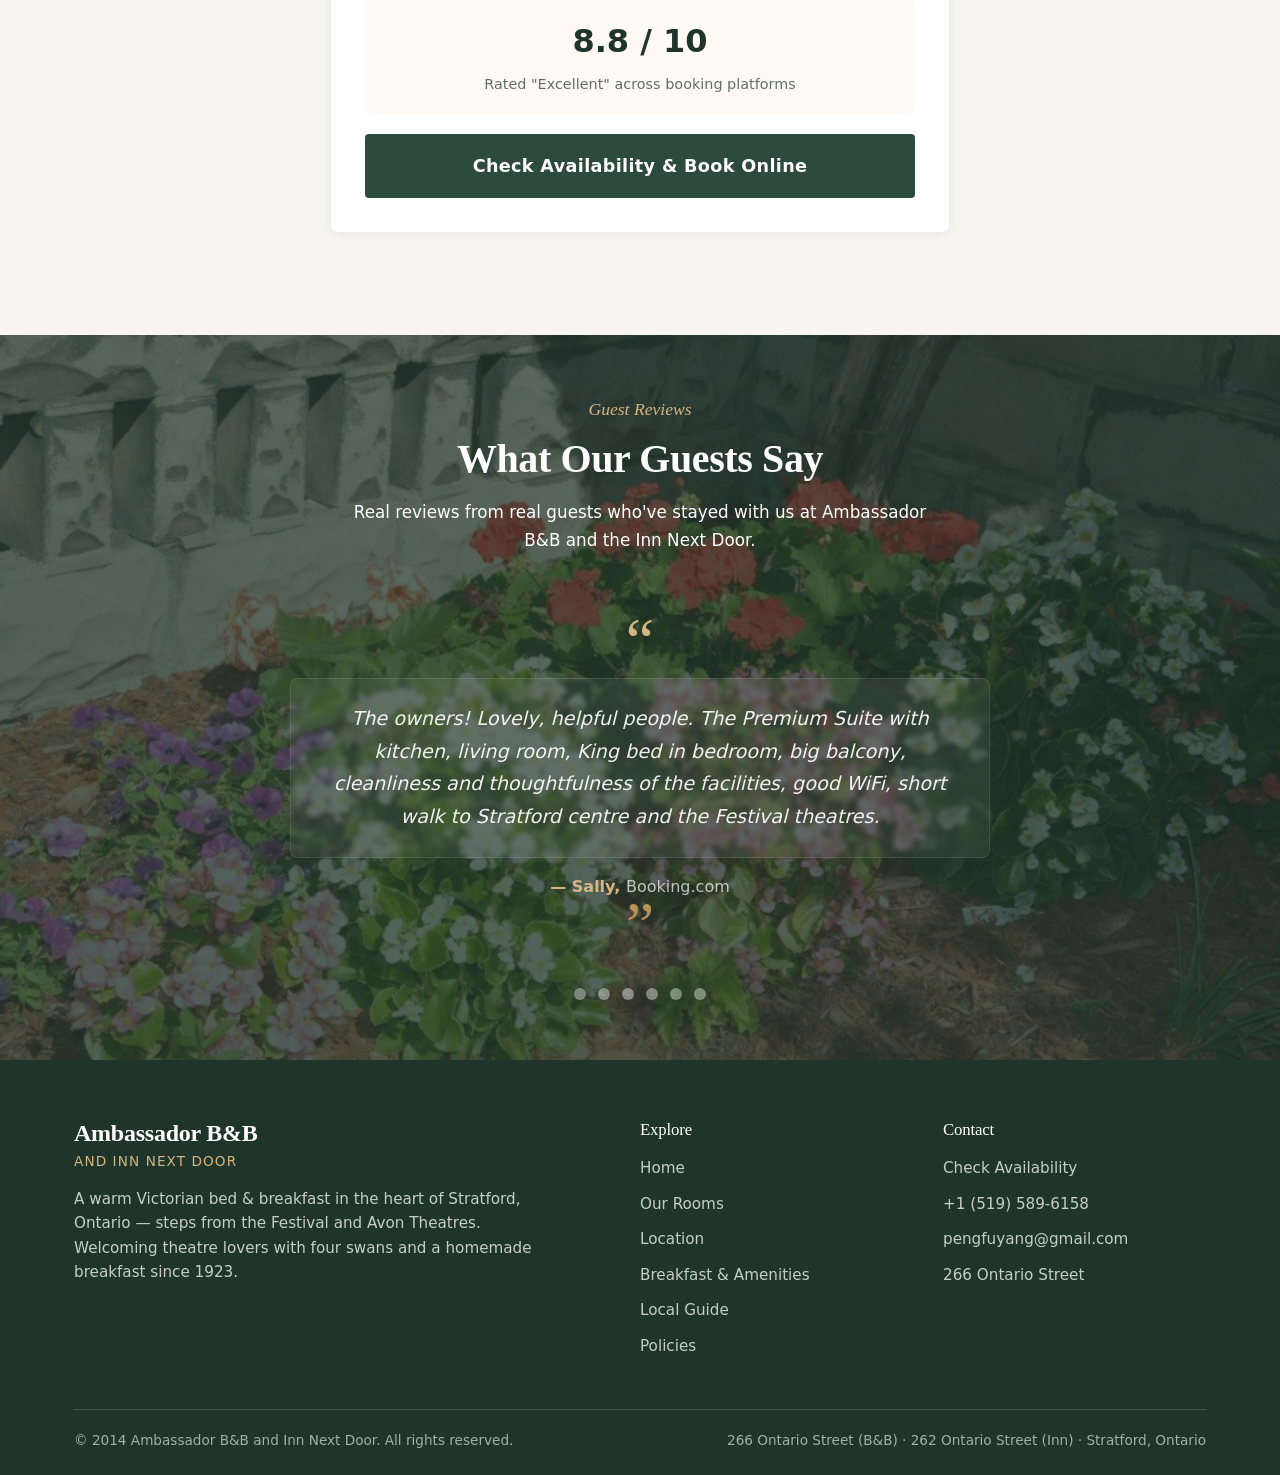
==== commit 721595bf: "Updated Luxury Suite description with porch and occupancy info" ====
--- a/index.html
+++ b/index.html
@@ -334,6 +334,7 @@
       <div class="room-meta"><span>King Bed</span><span>~420 sq ft</span><span>Sleeps up to 4</span></div>
       <ul class="room-features">
   <li>Private ensuite bathroom</li>
+  <li>Pull-out sofa bed</li>
   <li>Separate living room</li>
   <li>Large balcony</li>
   <li>Full kitchenette</li>
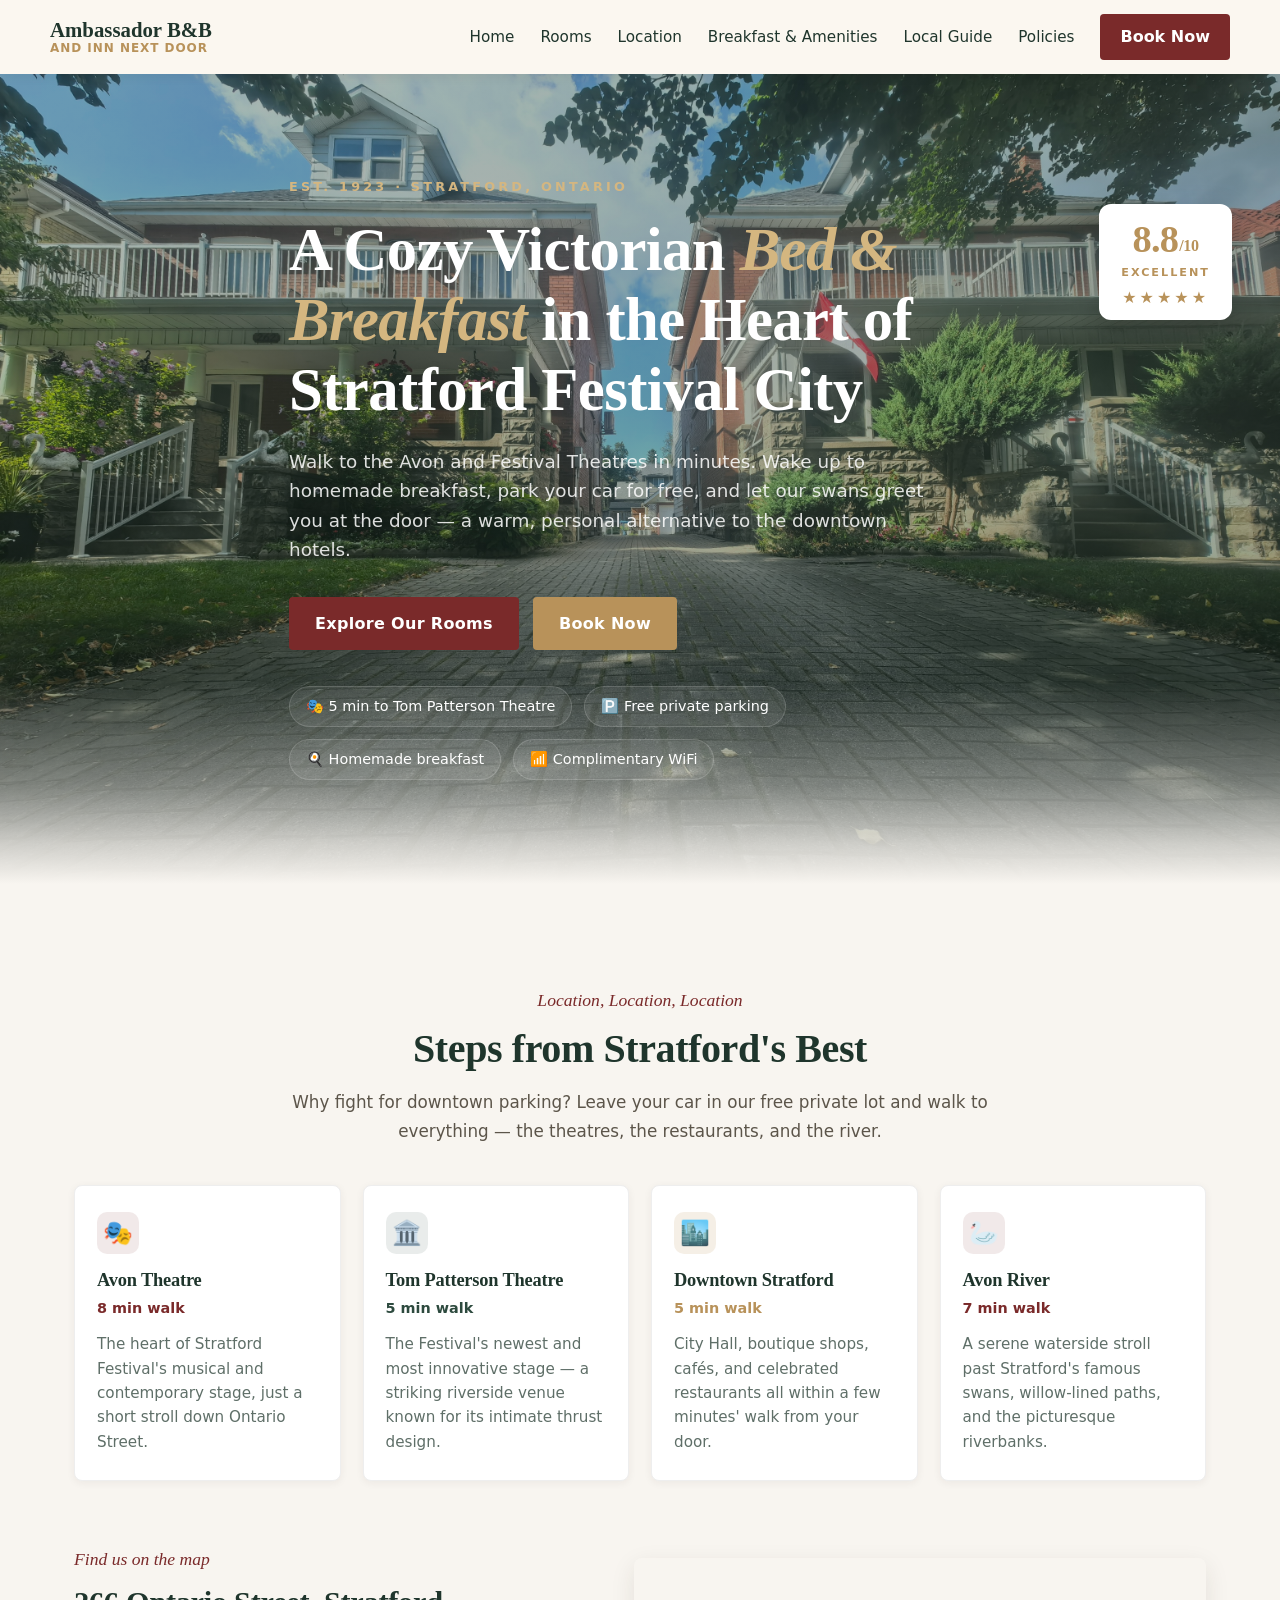
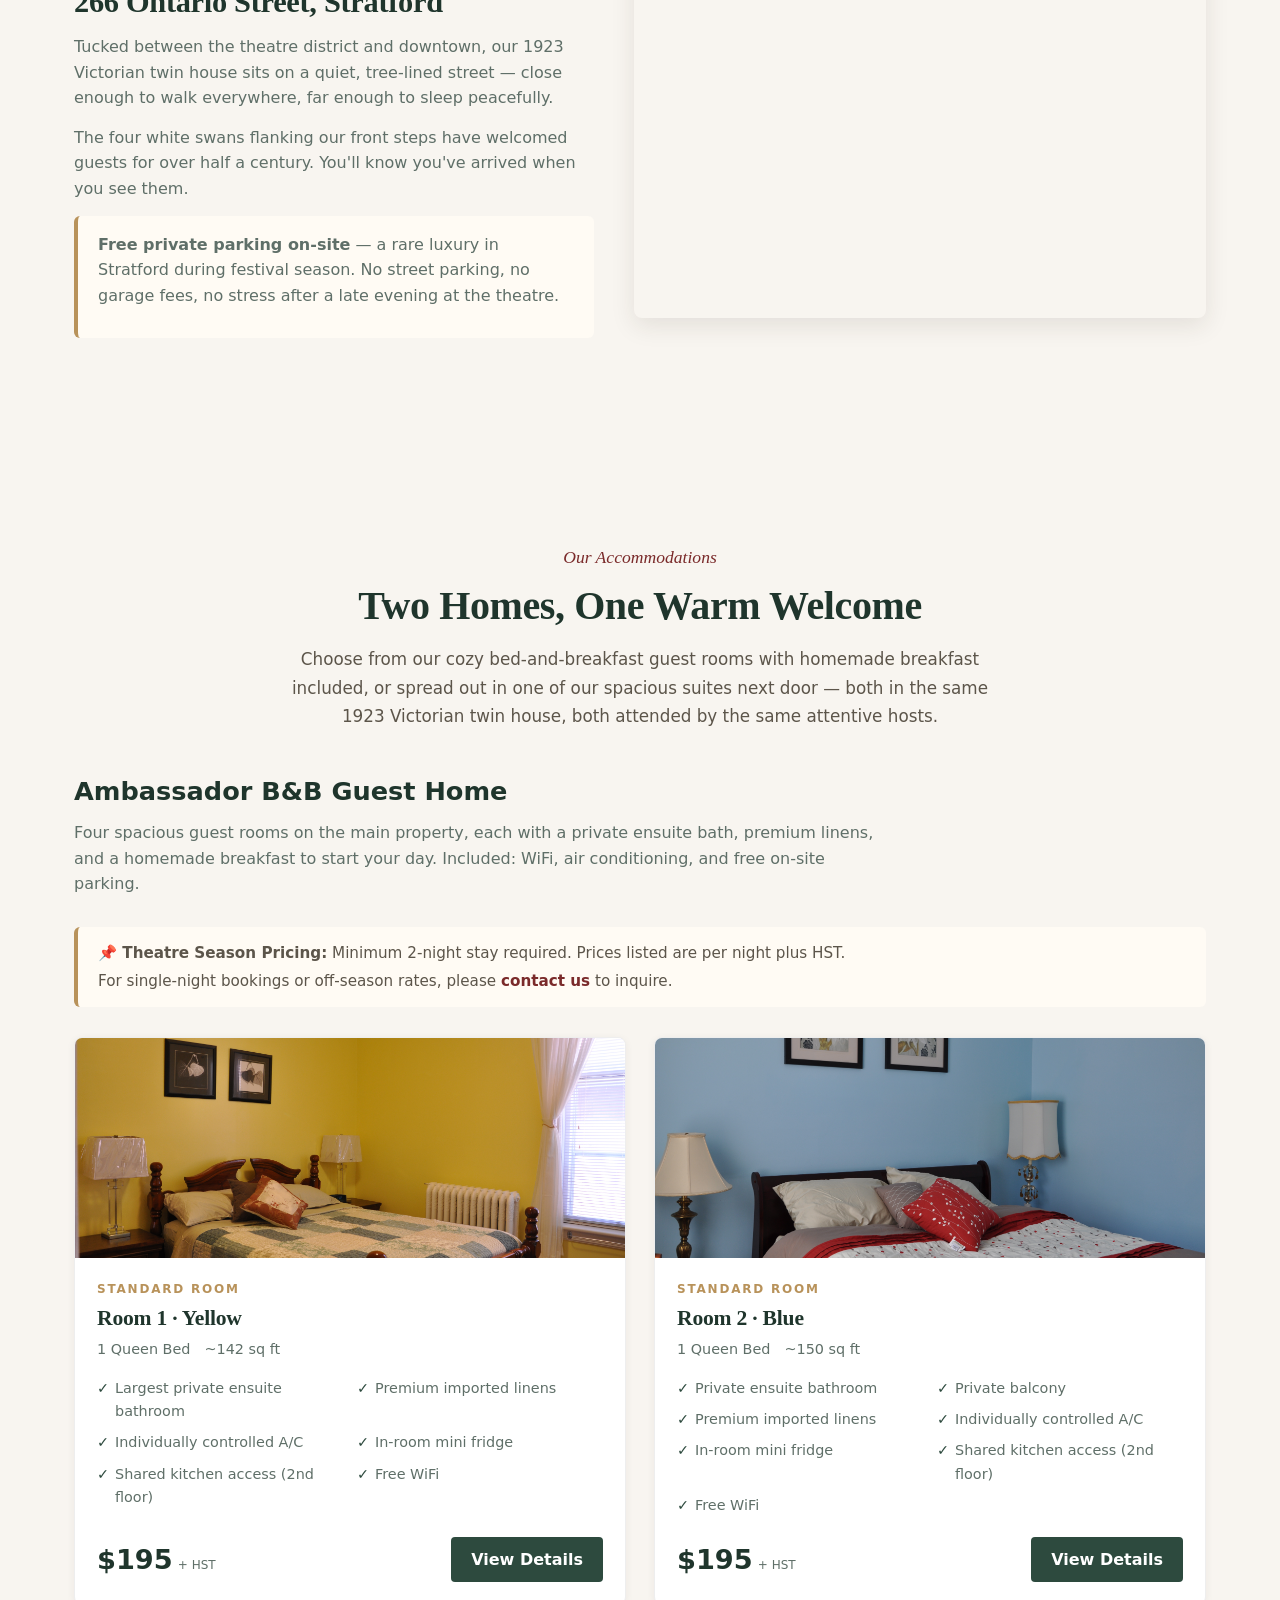
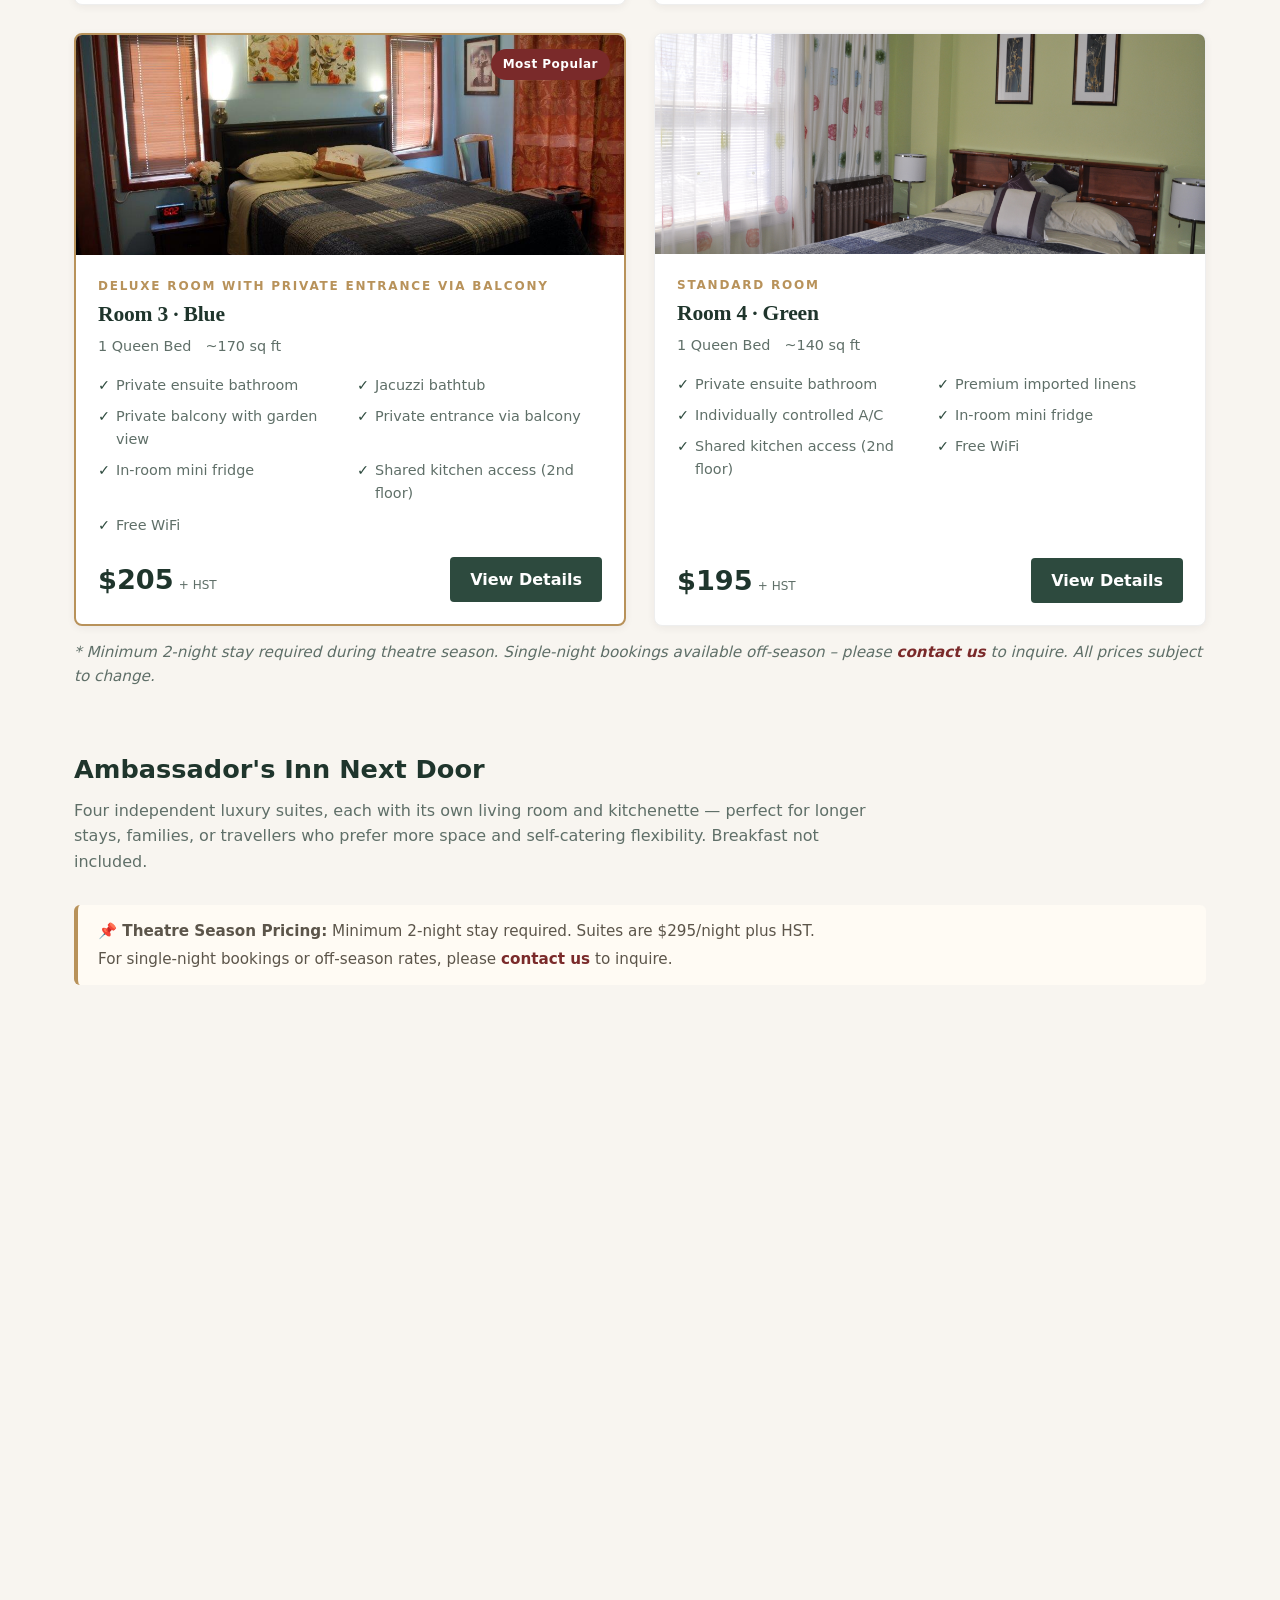
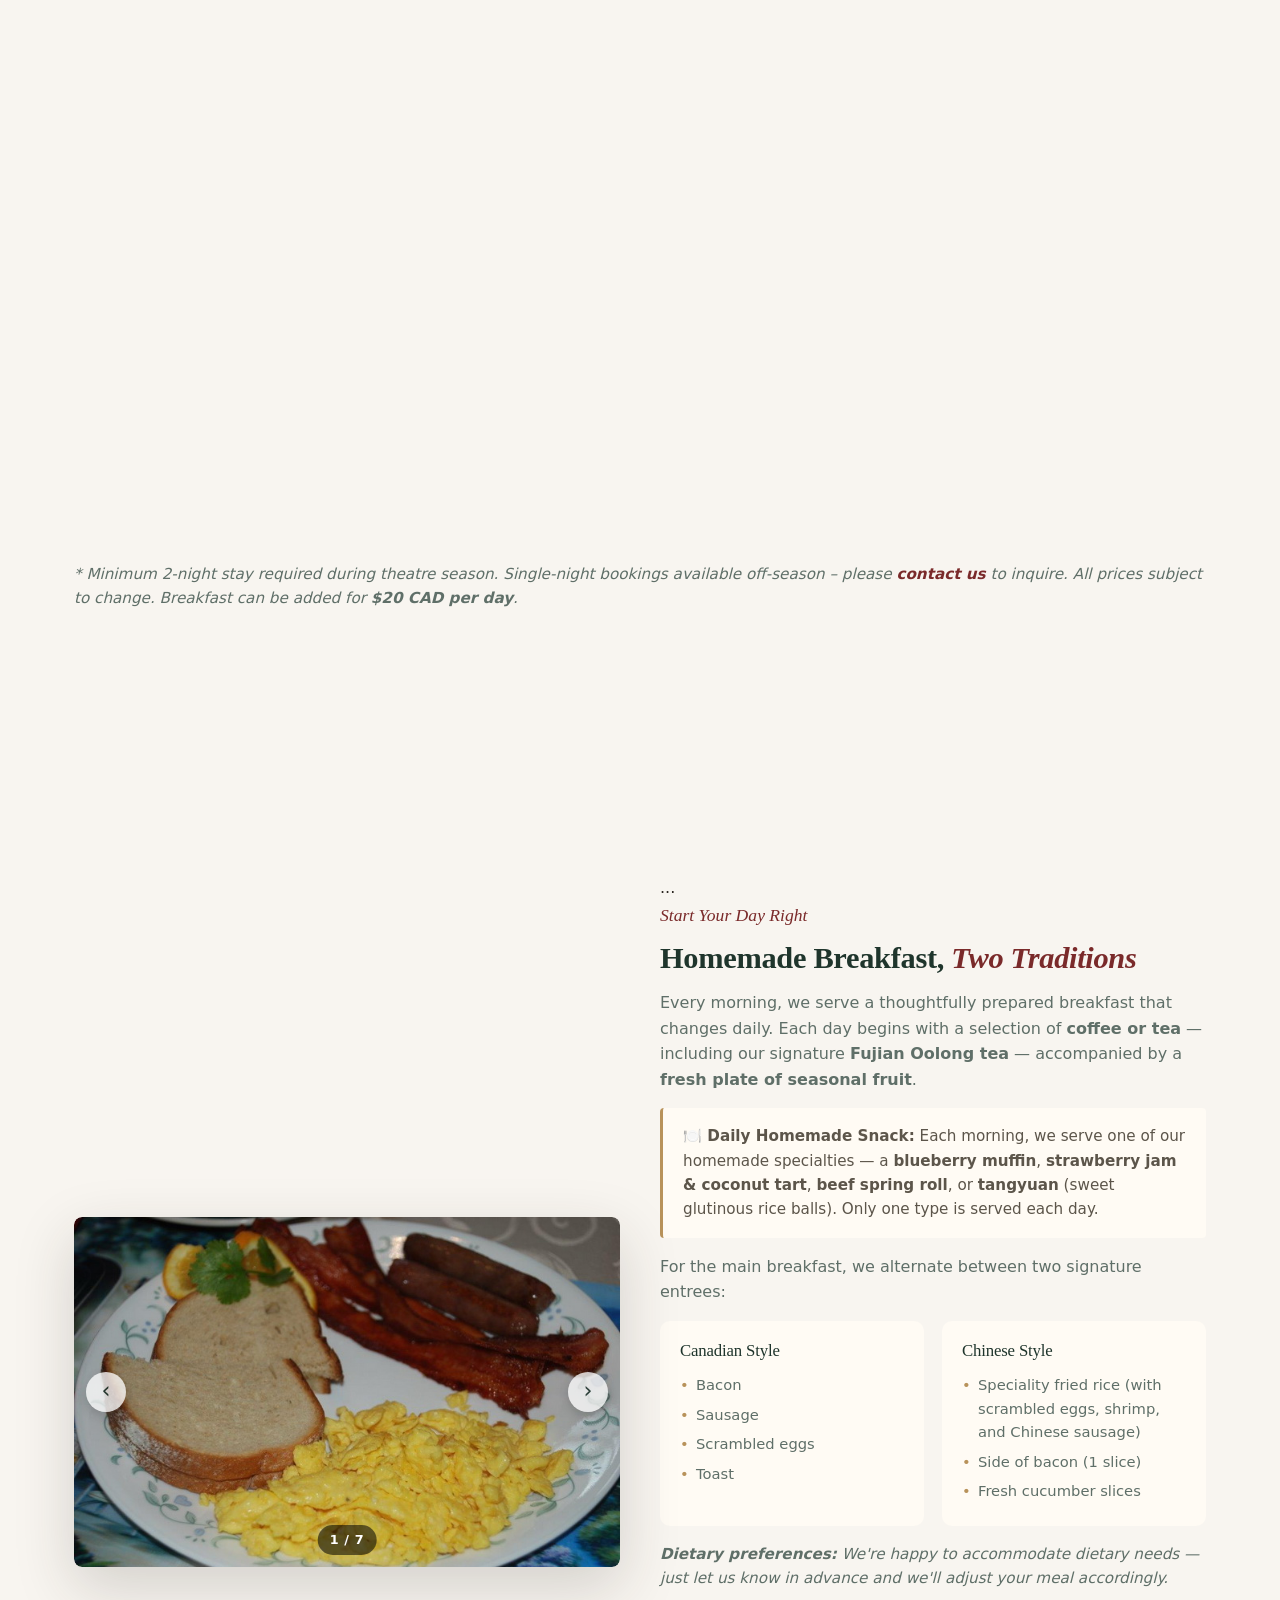
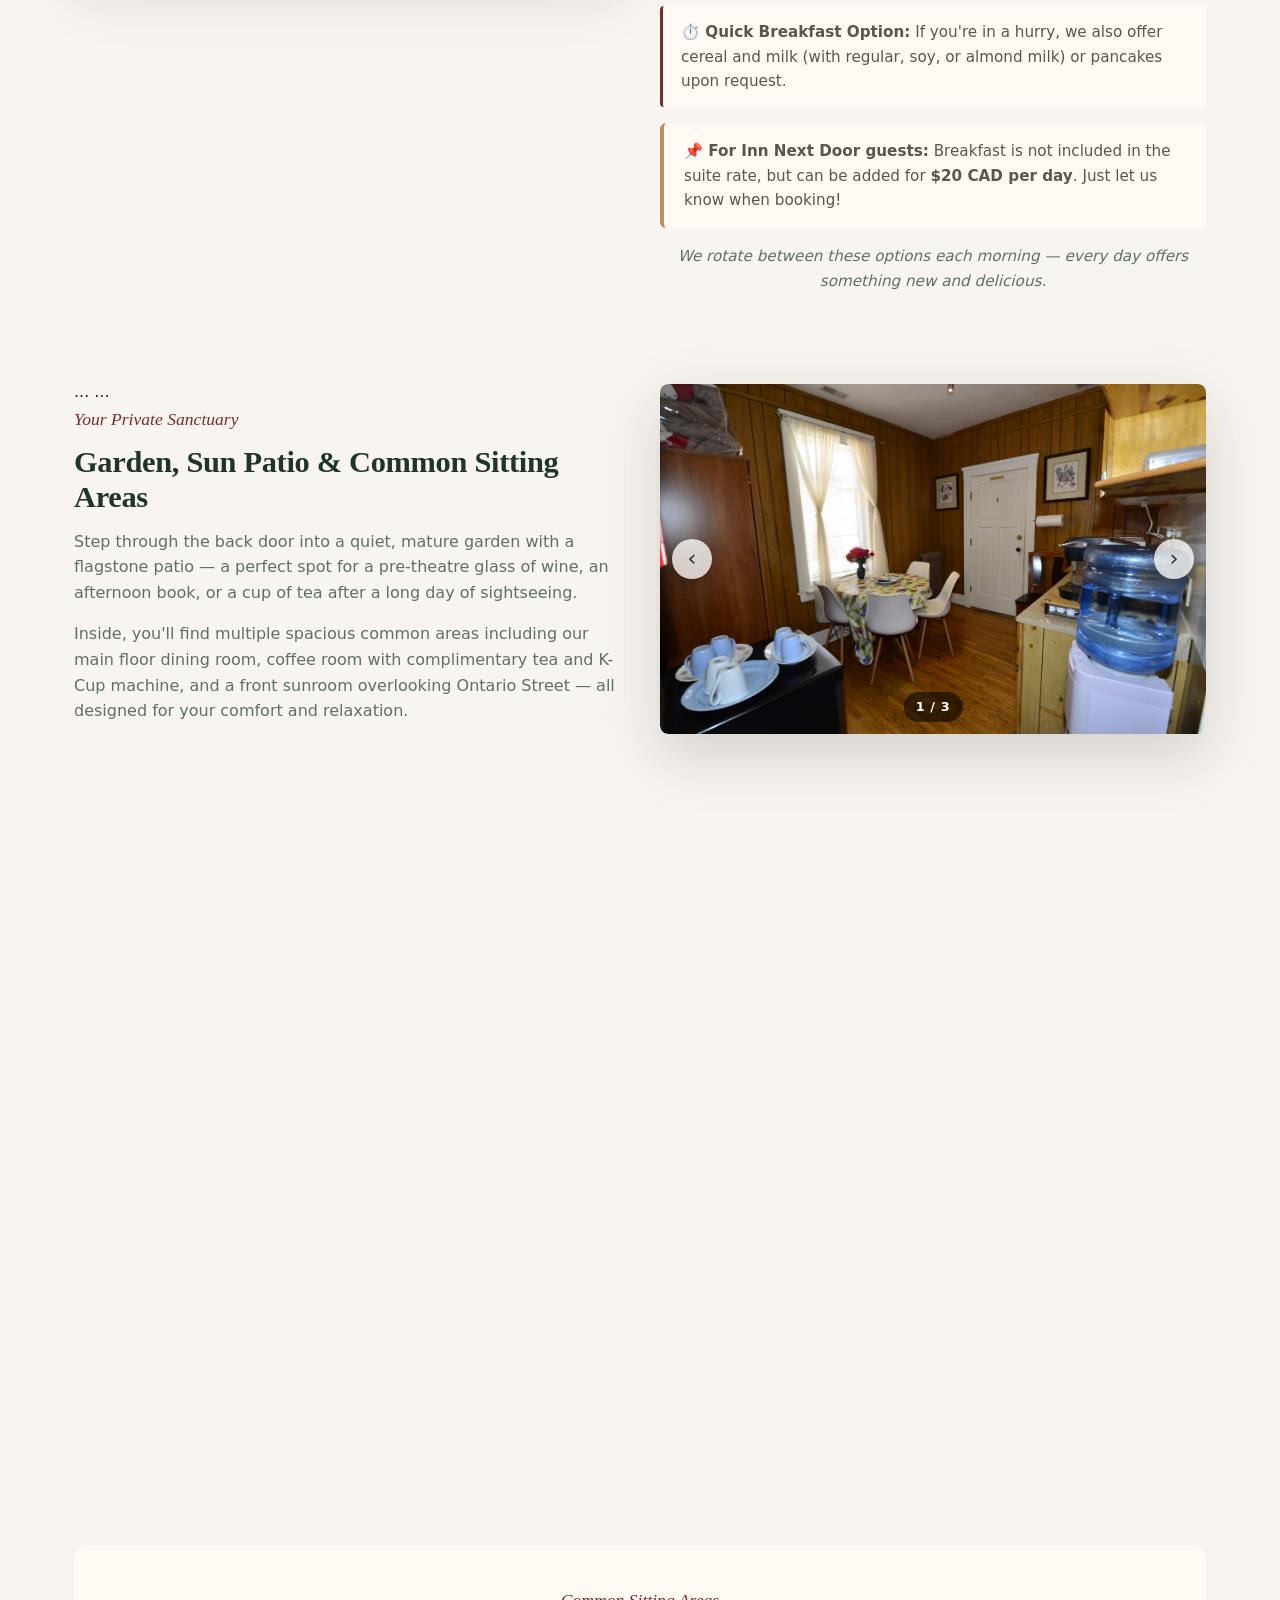
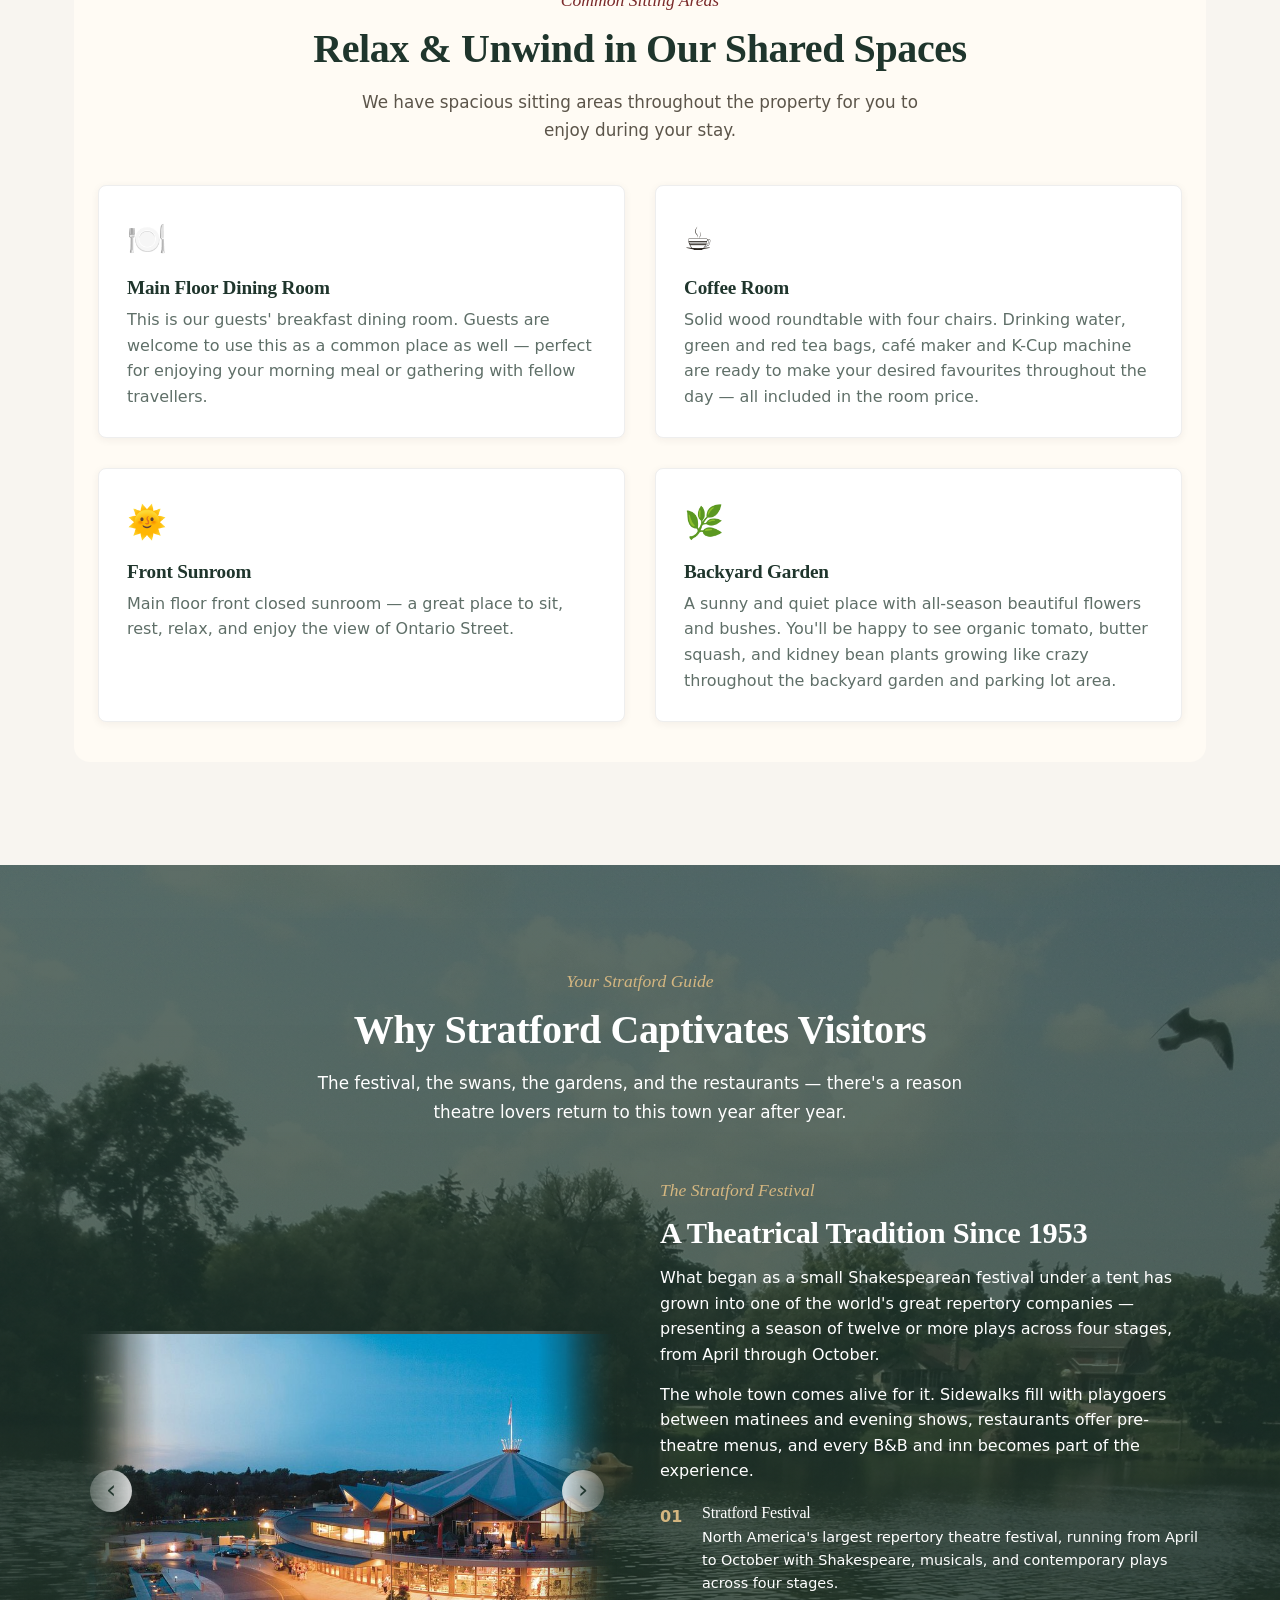
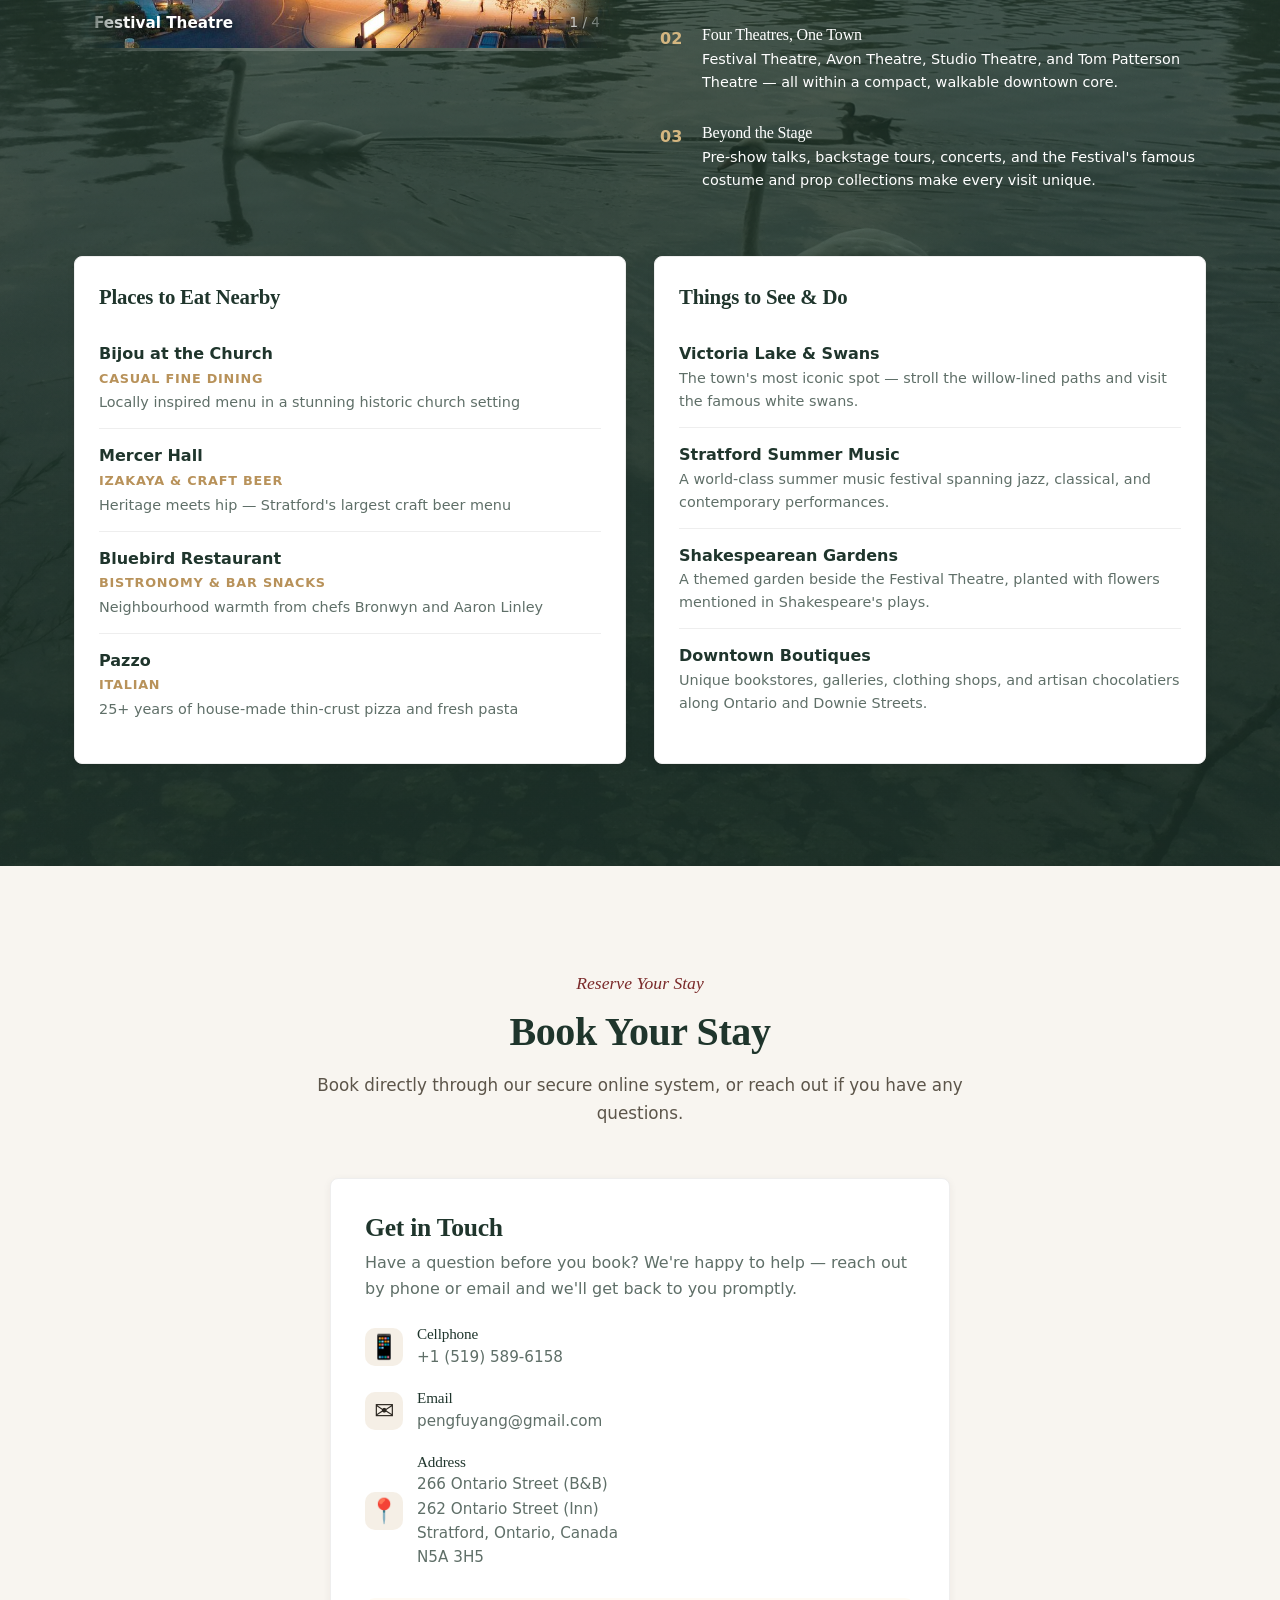
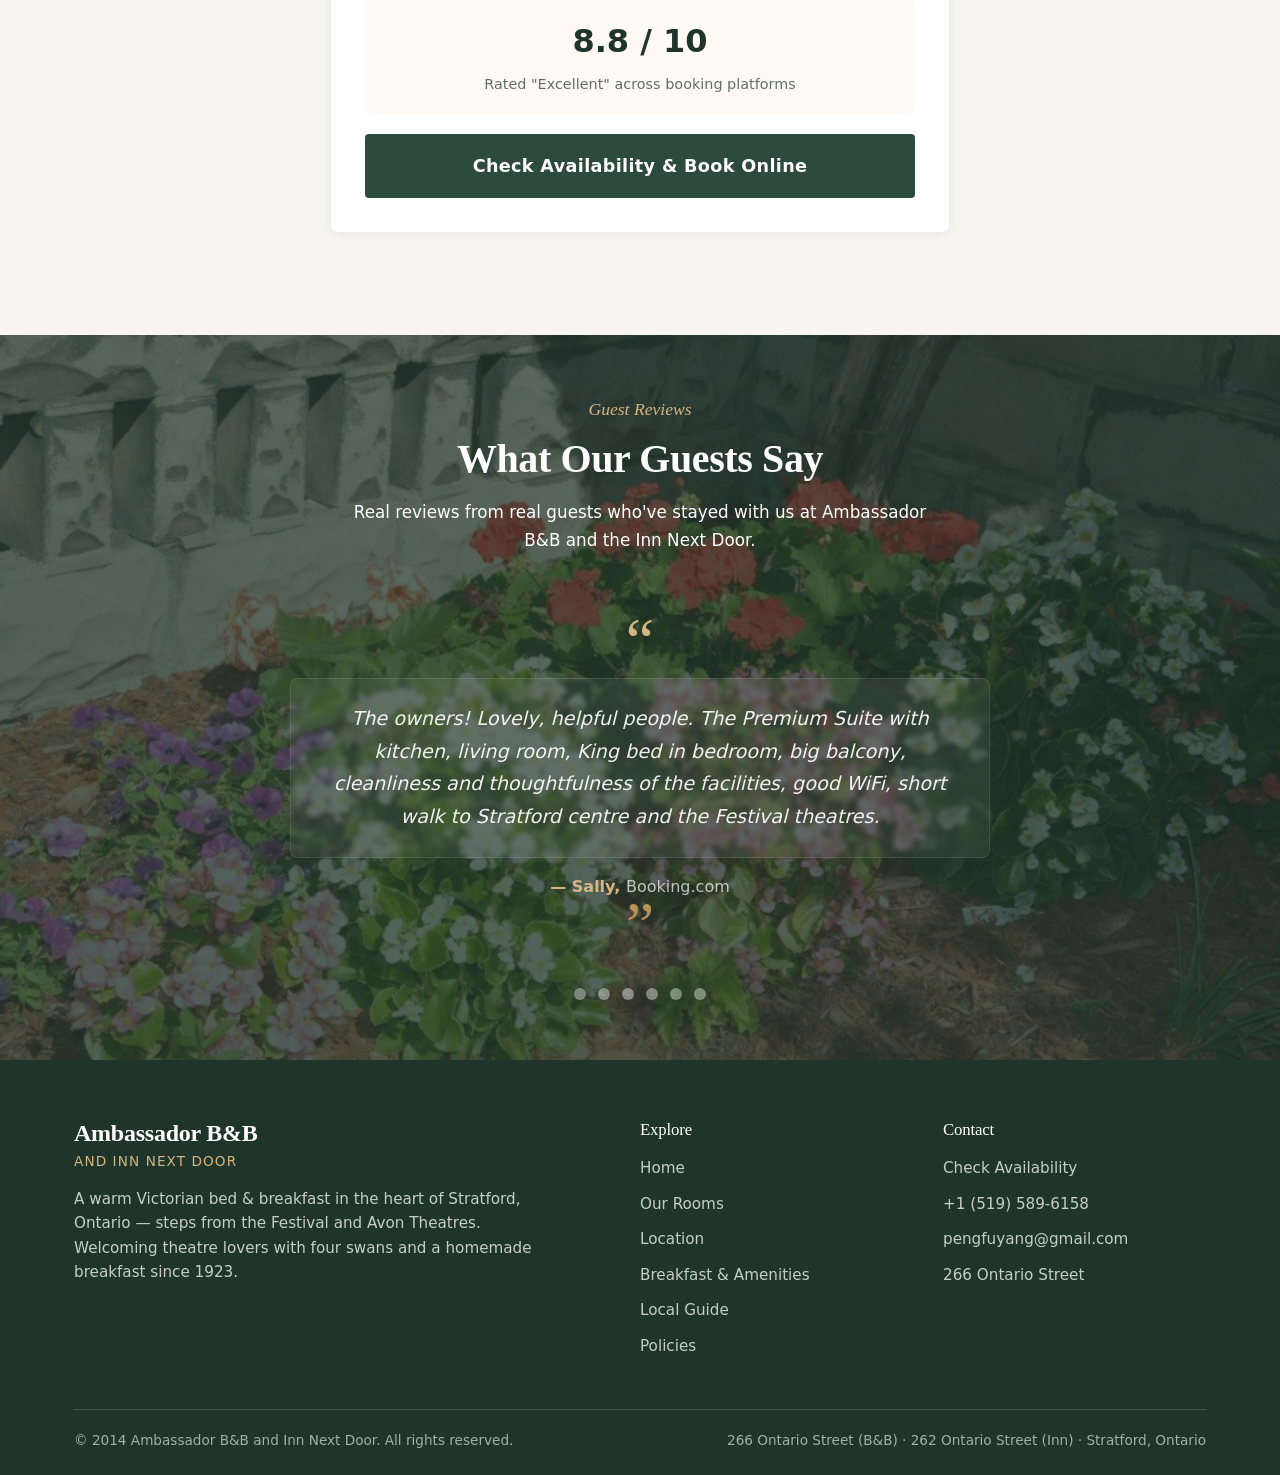
==== commit b3ce364b: "Updated King Suite: King bed, 420 sq ft, sleeps 3, extra bed option" ====
--- a/index.html
+++ b/index.html
@@ -356,12 +356,12 @@
     <div class="room-body">
       <div class="room-type">King Suite — Kitchenette</div>
       <h3 class="room-name"><a href="room-king-suite.html" style="color:inherit; text-decoration:none;">King Suite</a></h3>
-      <div class="room-meta"><span>King Bed</span><span>~450 sq ft</span></div>
+      <div class="room-meta"><span>King Bed</span><span>~420 sq ft</span><span>Sleeps up to 3</span></div>
       <ul class="room-features">
   <li>Private ensuite bathroom</li>
   <li>Separate living room</li>
   <li>Private balcony</li>
-  <li>Full kitchenette</li>
+  <li>King bed</li>
   <li>Keurig machine (2 K-Cups/person/day)</li>
   <li>Walk-in shower</li>
 </ul>
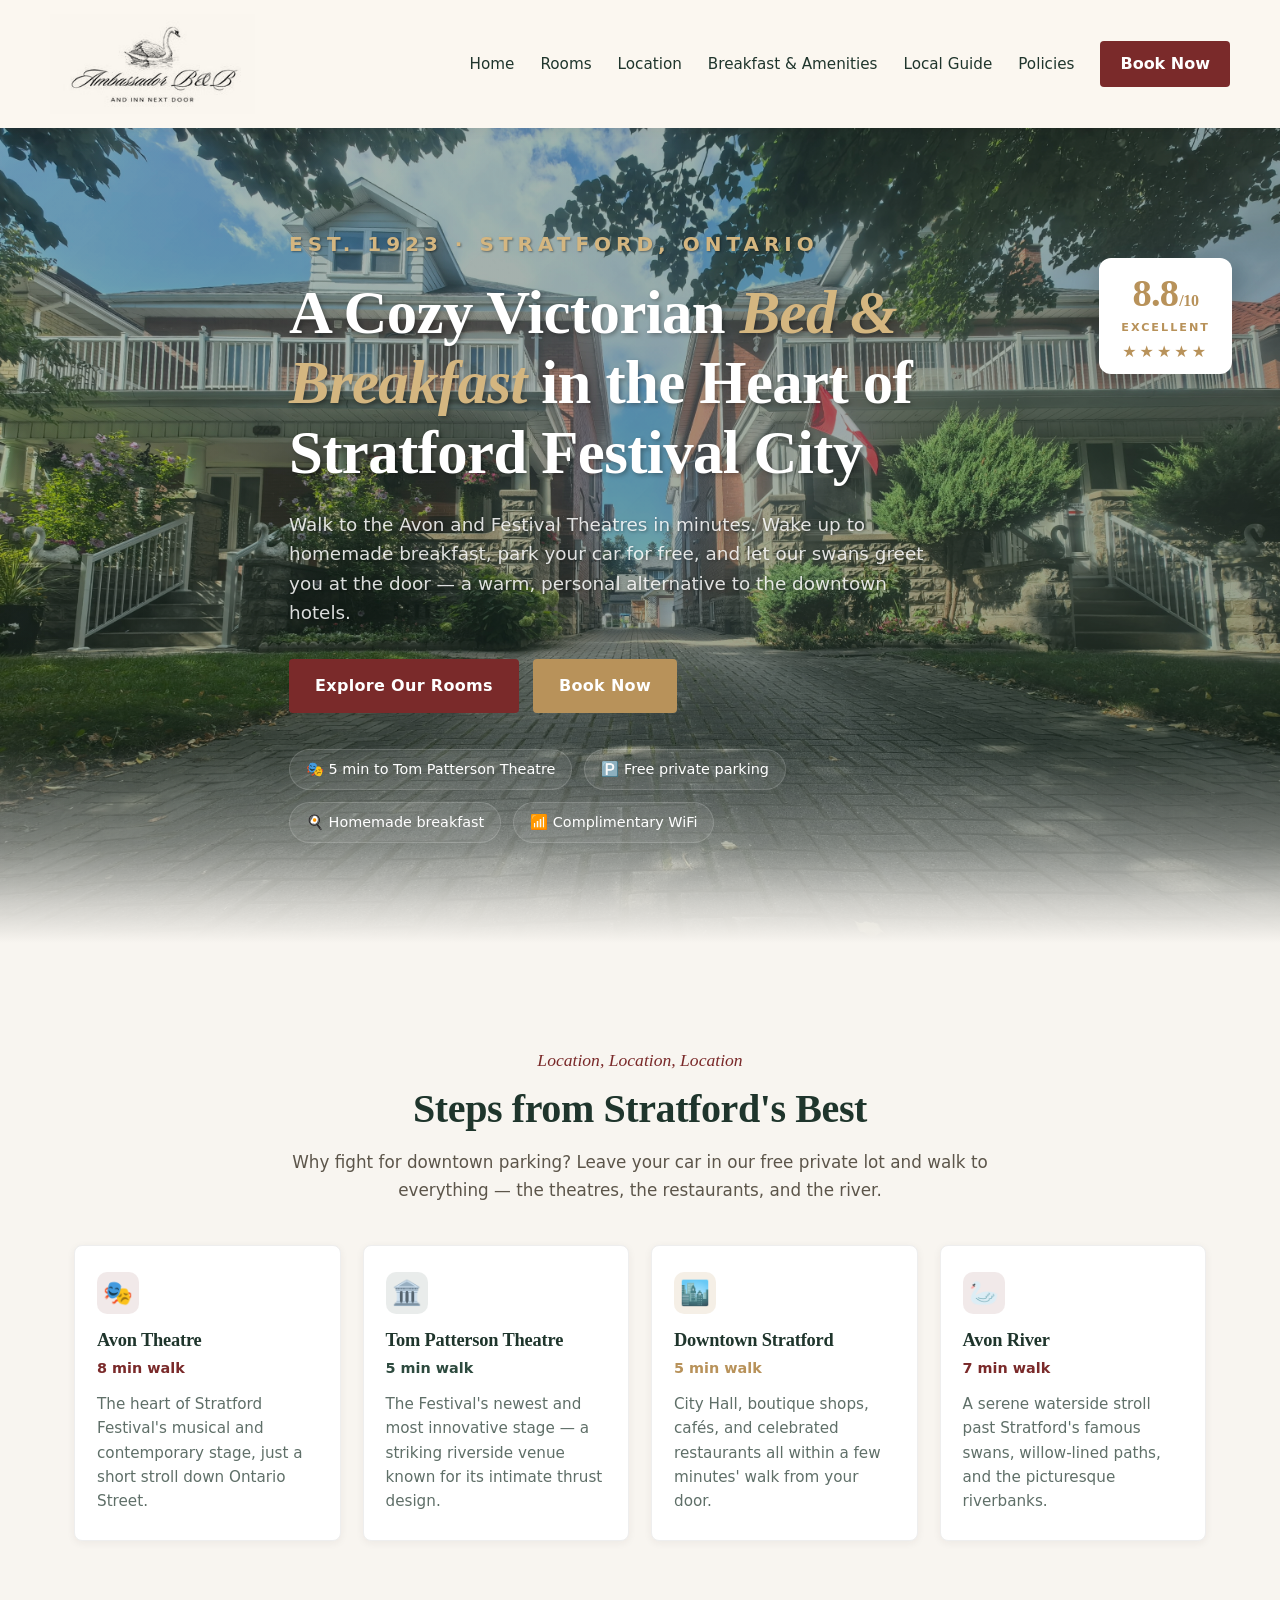
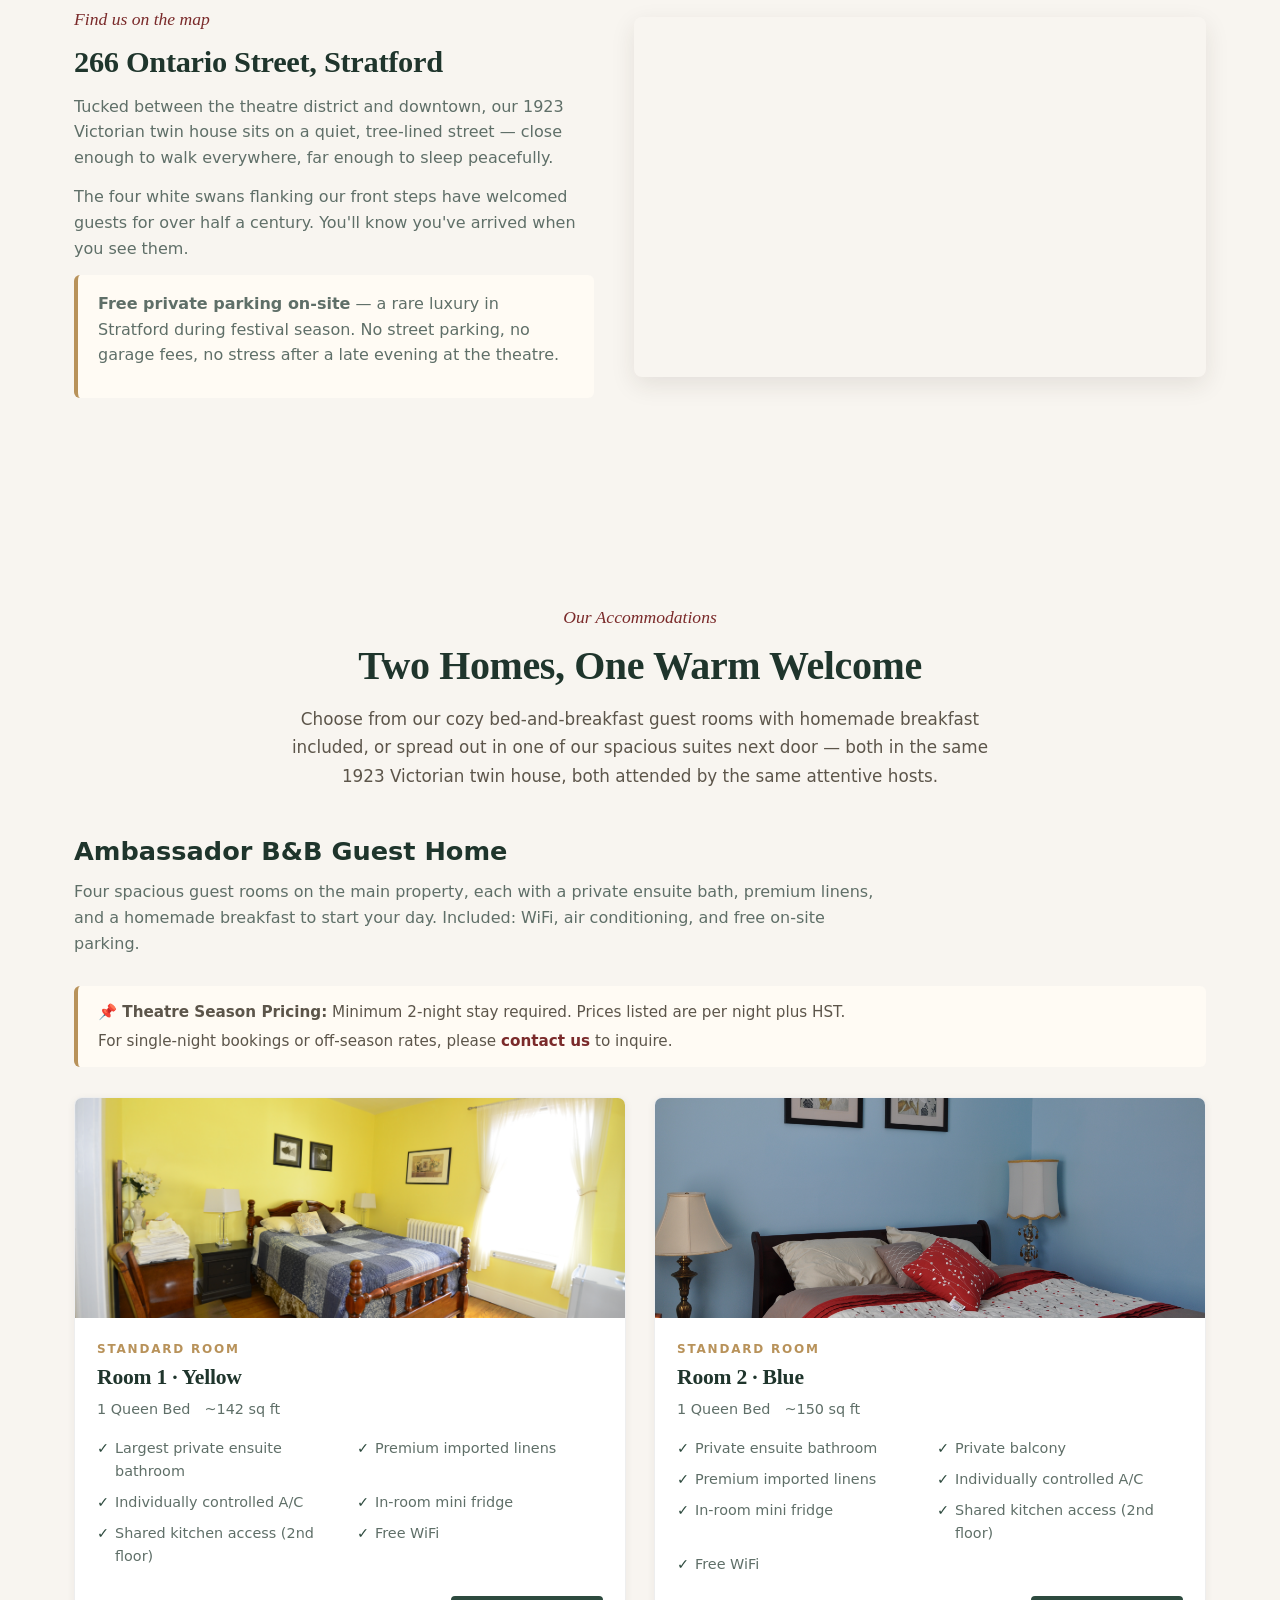
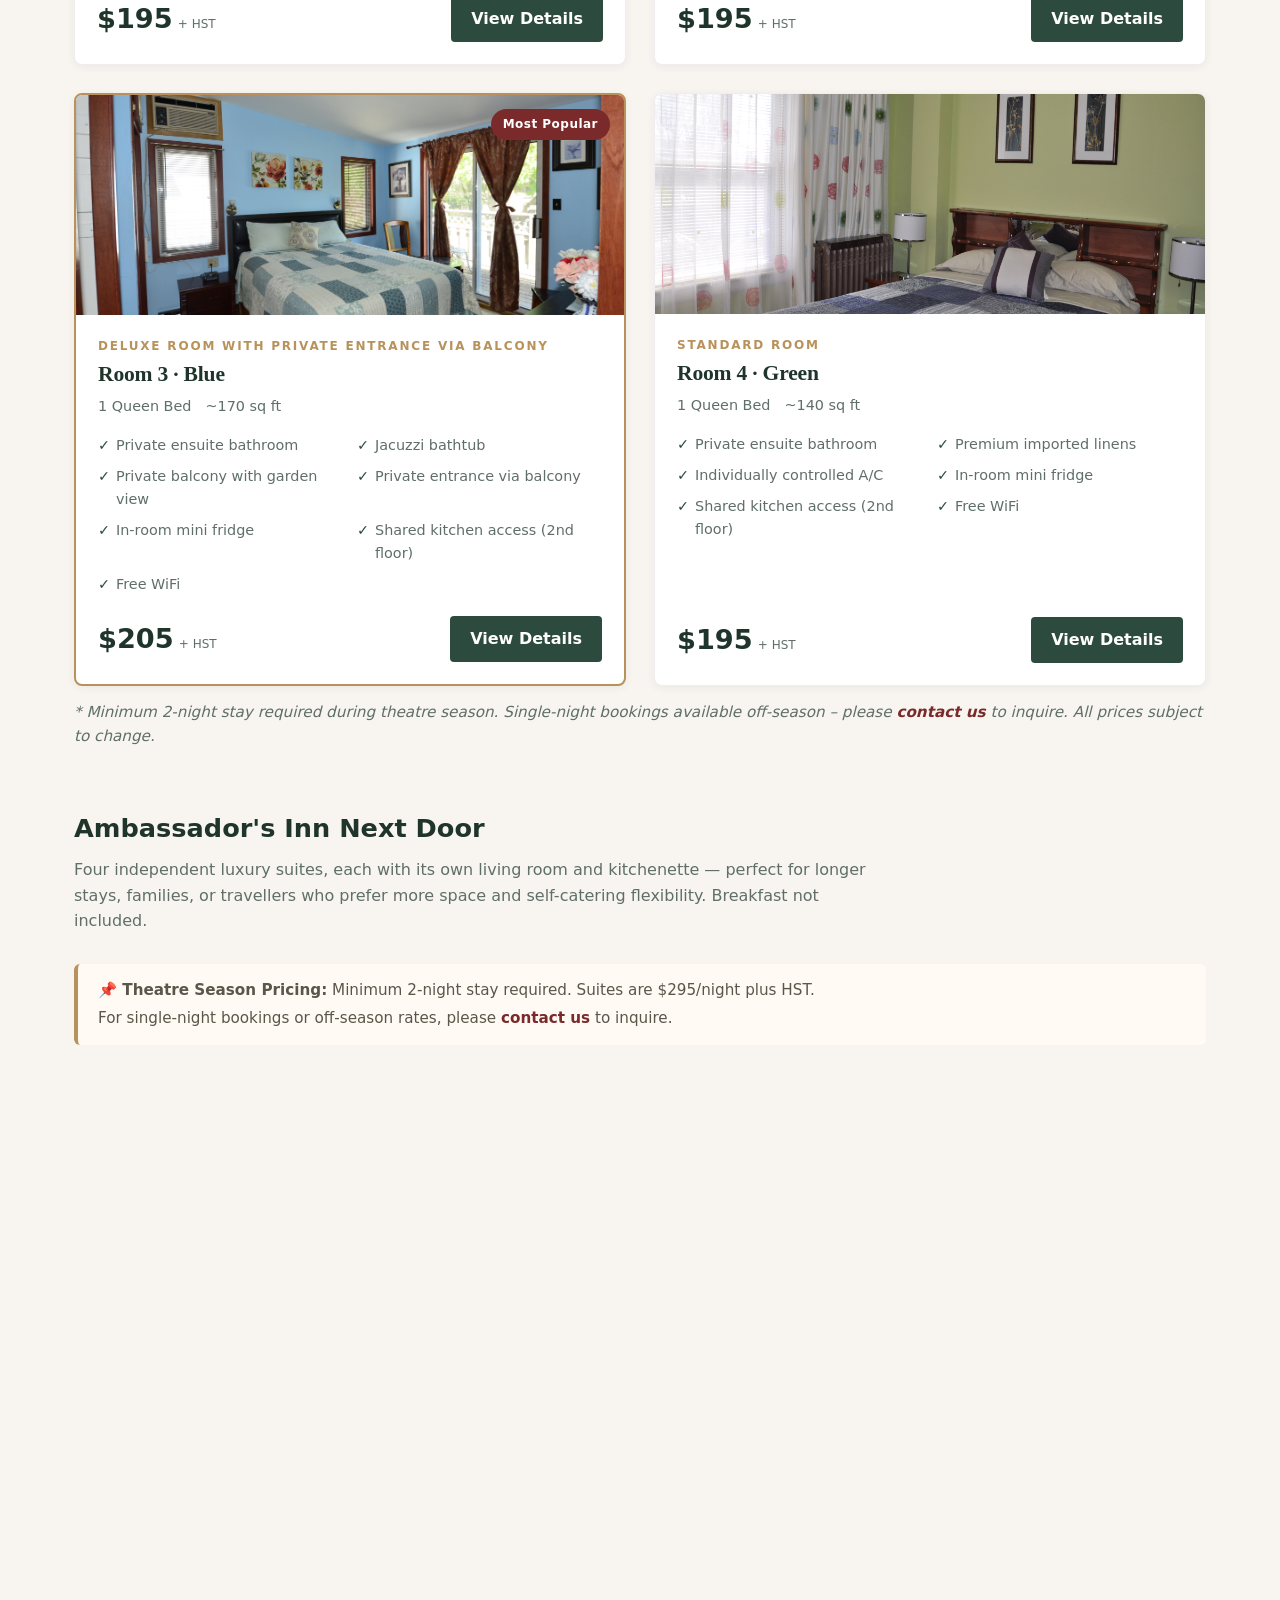
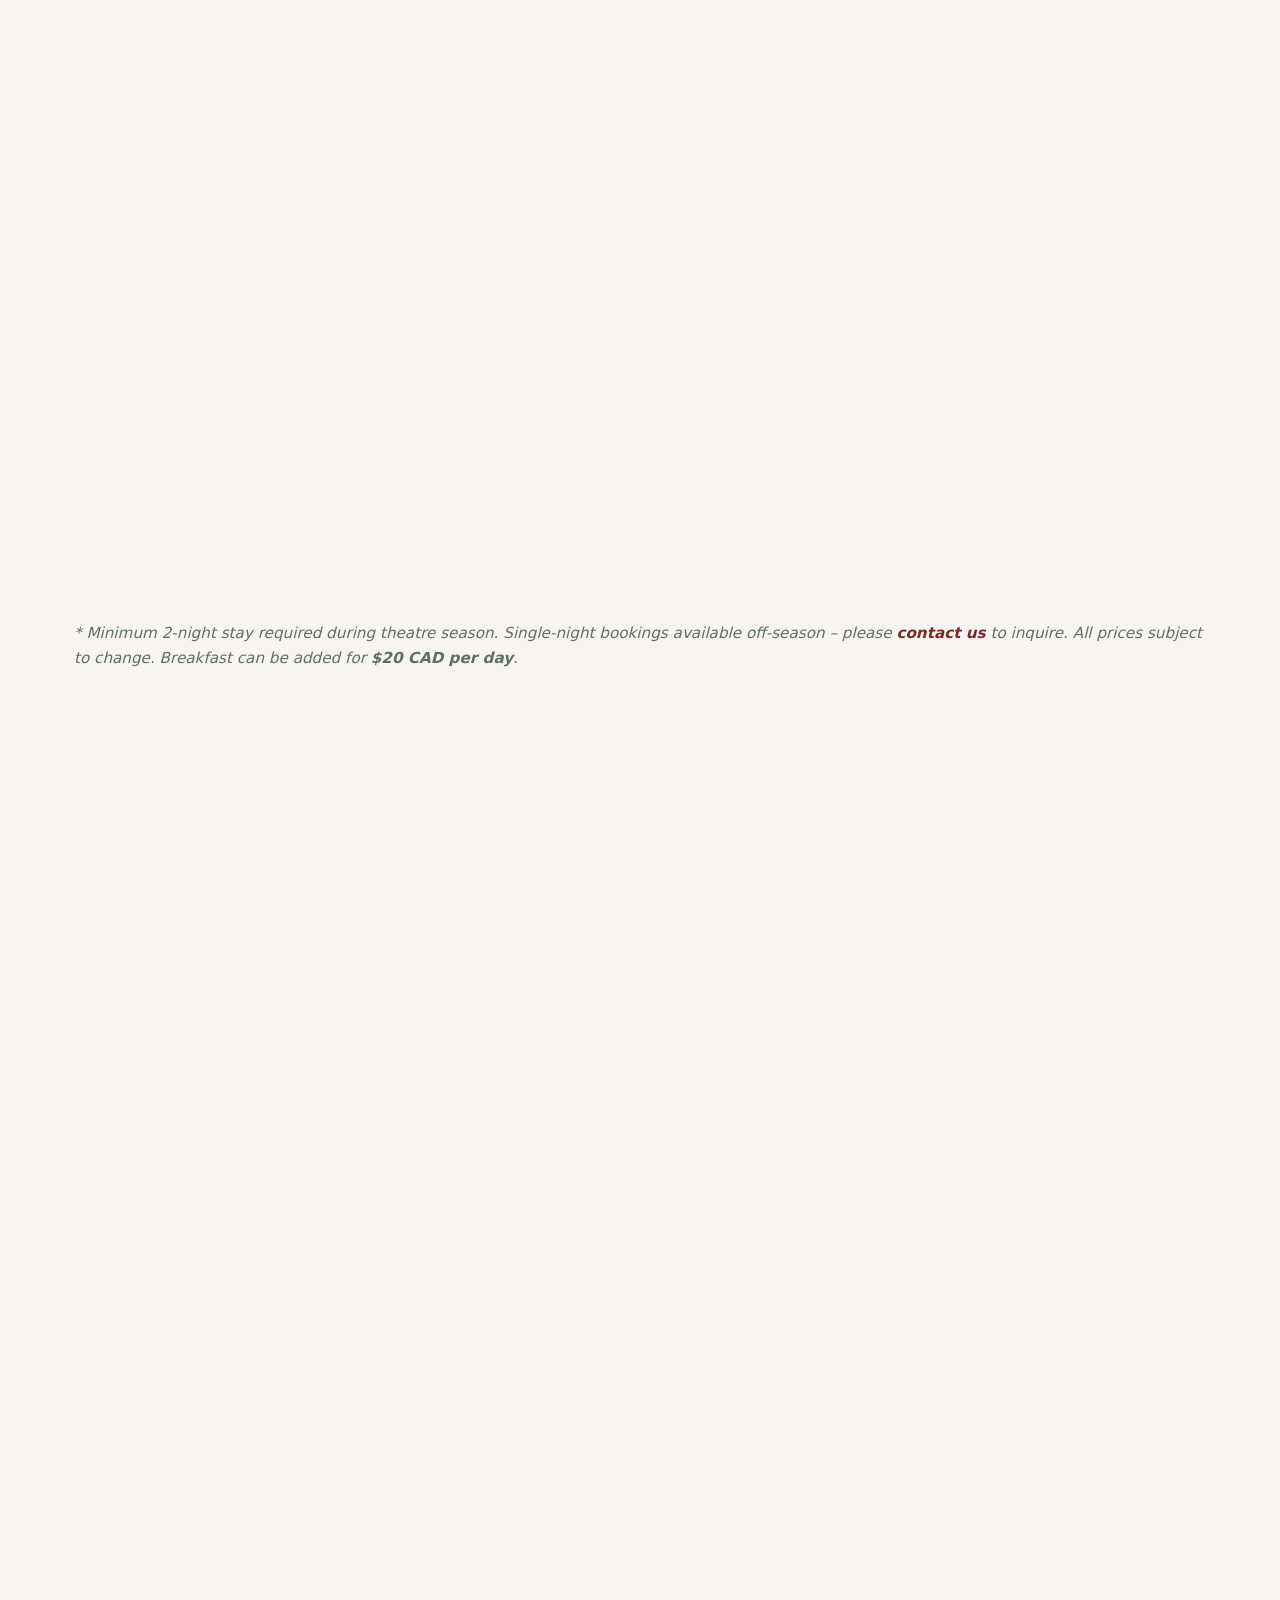
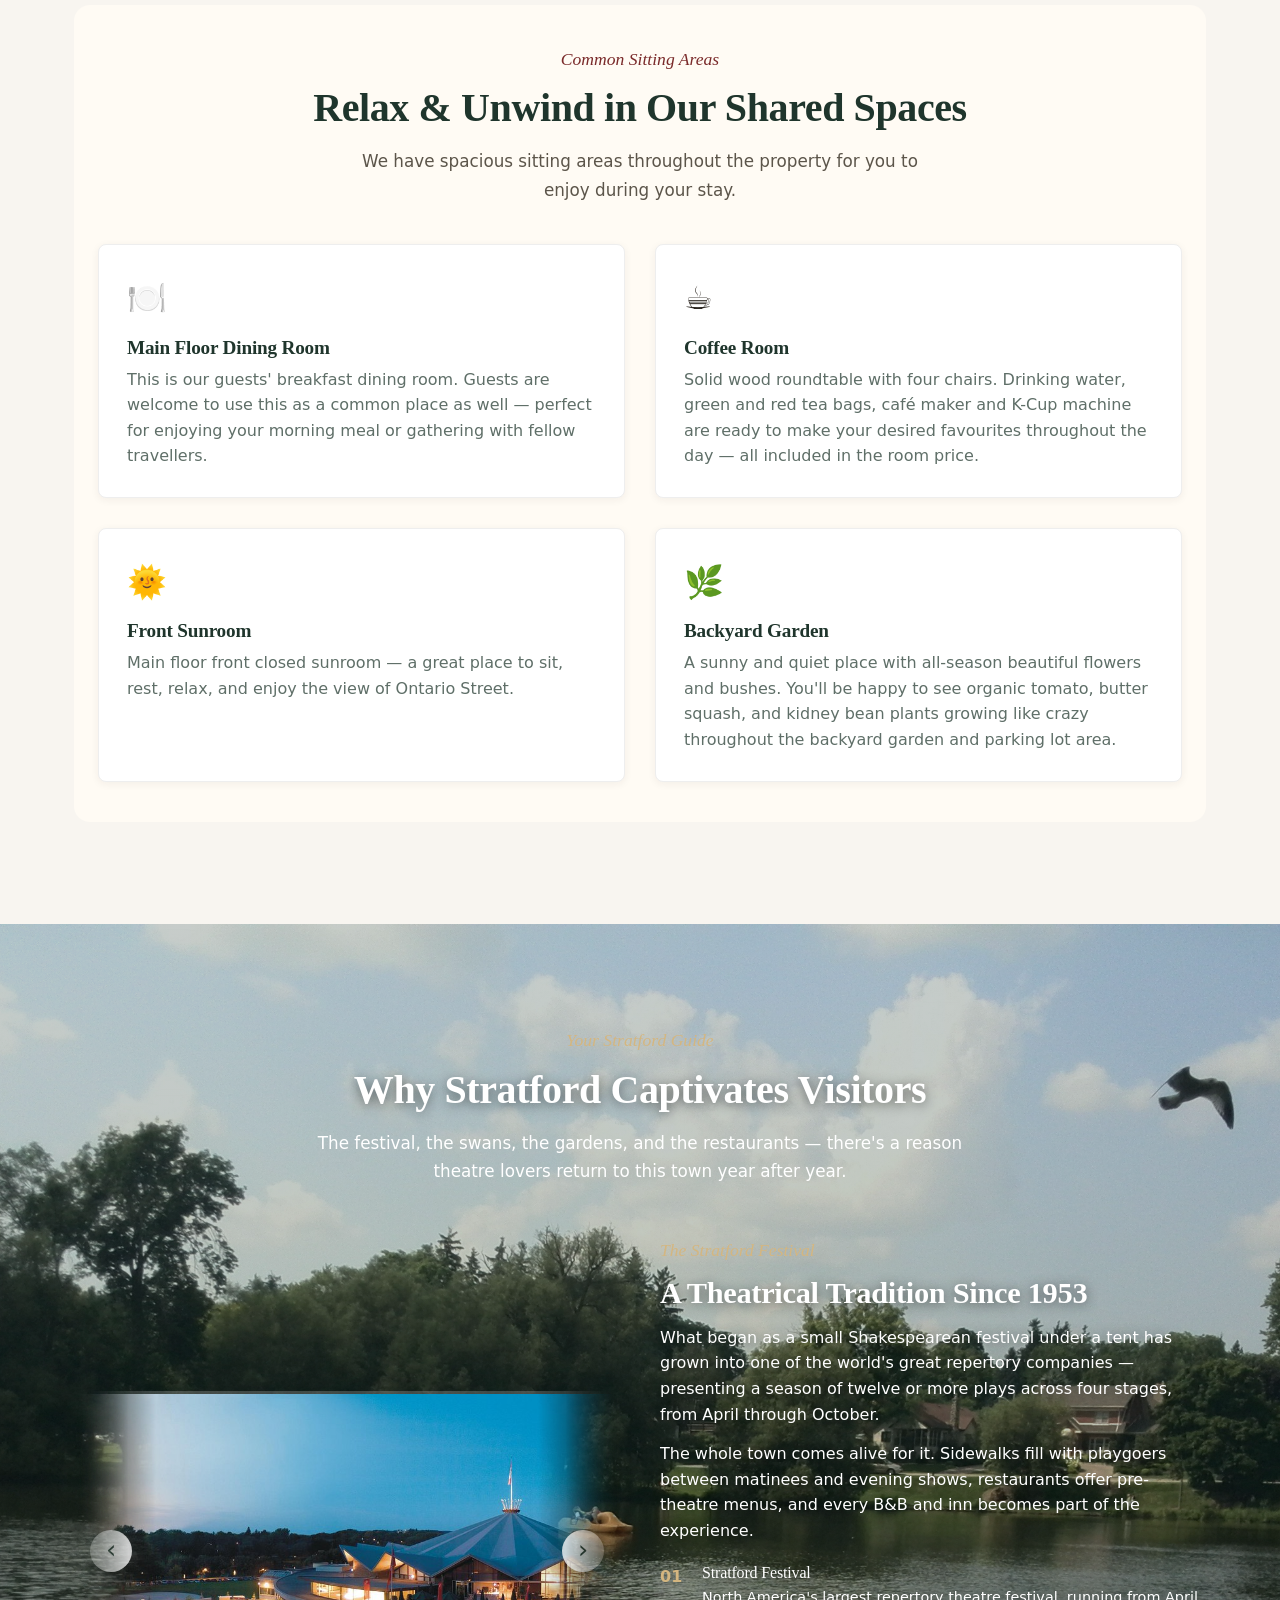
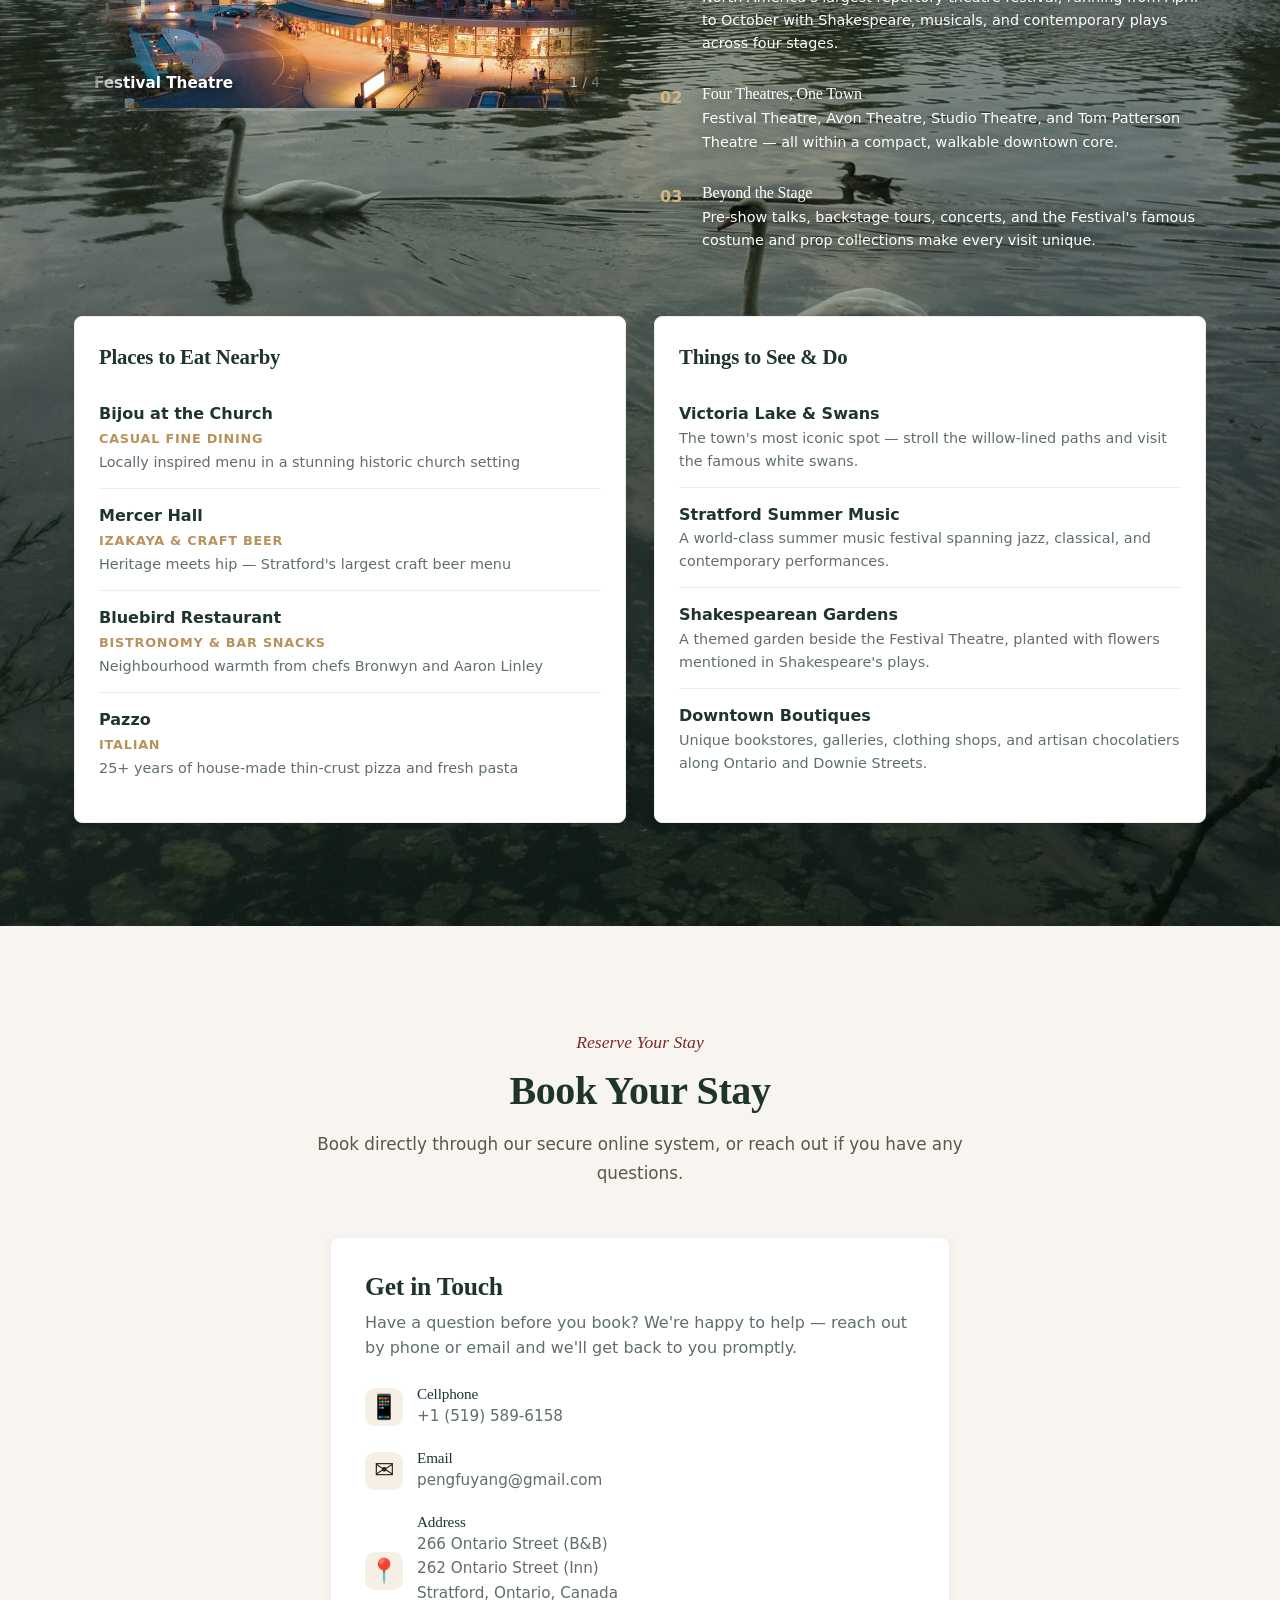
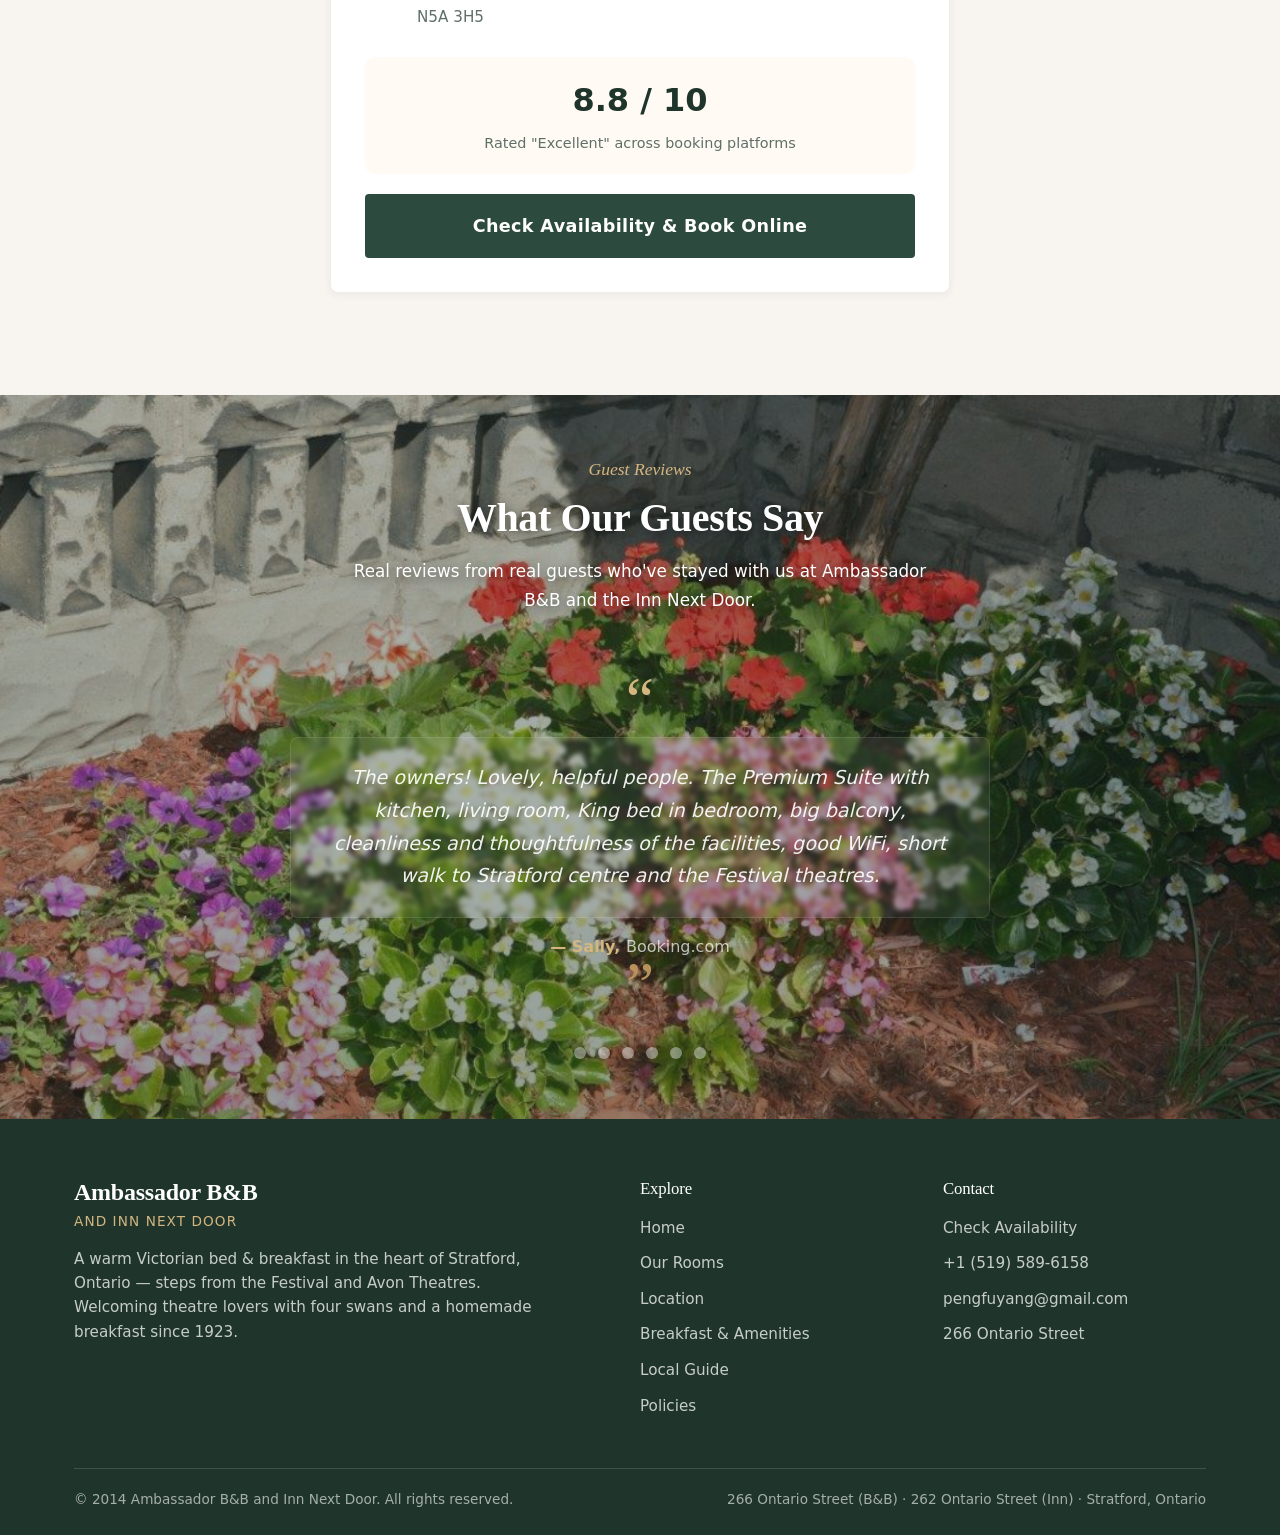
==== commit 7f200eb3: "Changed logo to ours" ====
--- a/index.html
+++ b/index.html
@@ -13,9 +13,8 @@
   <header class="site-header">
     <div class="container nav-inner">
       <a href="#home" class="logo">
-        <span class="logo-name">Ambassador B&amp;B</span>
-        <span class="logo-sub">and Inn Next Door</span>
-      </a>
+      <img src="images/ambassador-logo.jpg" alt="Ambassador B&amp;B and Inn Next Door Logo" class="logo-image" />
+    </a>
 
       <nav class="main-nav" aria-label="Primary navigation">
   <a href="#home">Home</a>
--- a/style.css
+++ b/style.css
@@ -249,14 +249,15 @@
   align-items: center;
   background:
     linear-gradient(135deg, rgba(31, 53, 44, 0.35) 0%, rgba(20, 43, 33, 0.45) 100%),
-    url('images/front-of-bnb.jpg') center/cover no-repeat;
+    /* CHANGED 'center' TO 'center 25%' TO SHIFT IMAGE DOWN */
+    url('images/front-of-bnb.jpg') center 25%/cover no-repeat;
   color: #fff;
   padding: 100px 0;
   position: relative;
 }
 .hero-content { max-width: 750px; }
 .hero-eyebrow {
-  font-size: 0.8rem;
+  font-size: 1.25rem;
   letter-spacing: 0.25em;
   text-transform: uppercase;
   color: var(--gold-light);
@@ -909,9 +910,17 @@
 #local-guide {
   position: relative;
   background:
-    linear-gradient(rgba(31, 53, 44, 0.72), rgba(31, 53, 44, 0.78)),
+    linear-gradient(rgba(31, 53, 44, 0.25), rgba(20, 43, 33, 0.35)),
     url('images/stratford-river.jpg') center/cover no-repeat;
   background-attachment: scroll;
+}
+
+#local-guide .local-intro-text h2,
+#local-guide .local-intro-text p,
+#local-guide .festival-point-body h4,
+#local-guide .festival-point-body p,
+#local-guide > .container > .text-center h2 {
+  text-shadow: 0 2px 12px rgba(0, 0, 0, 0.5);
 }
 
 /* --- Header text (on the photo) --- */
@@ -1378,8 +1387,13 @@
 #guest-reviews {
   position: relative;
   background:
-    linear-gradient(rgba(31, 53, 44, 0.72), rgba(31, 53, 44, 0.78)),
+    linear-gradient(rgba(31, 53, 44, 0.35), rgba(20, 43, 33, 0.45)),
     url('images/reviews-bg.jpg') center/cover no-repeat;
+}
+
+#guest-reviews h2,
+#guest-reviews .section-subtitle {
+  text-shadow: 0 2px 12px rgba(0, 0, 0, 0.5);
 }
 
 /* Make the heading text white/light on the dark background */
@@ -1451,4 +1465,41 @@
 .restaurant-name a:hover {
   color: var(--wine);
   border-bottom-color: var(--wine);
-}+}
+
+/* 1. Main Title Text */
+h1.hero-title {
+  /* Soft, deep shadow to lift the large text */
+  text-shadow: 2px 2px 4px rgba(0, 0, 0, 0.3);
+}
+
+/* 2. Small "Est. 1923" Eyebrow Text */
+.hero-eyebrow {
+  color: var(--gold-light);
+  /* Very tight, sharp shadow so small text stays crisp */
+  text-shadow: 1px 1px 2px rgba(0, 0, 0, 0.4);
+}
+
+/* 3. Description Paragraph Text */
+.hero-subtitle {
+  /* Smooth, widely dispersed blur to help block paragraphs pop from images */
+  text-shadow: 1px 1px 3px rgba(0, 0, 0, 0.35);
+}
+
+/* Keep the logo link container aligned properly */
+.logo {
+  display: flex;
+  align-items: center;
+}
+
+/* Control the size and background transparency of the logo image */
+.logo-image {
+  height: 100px;               /* Bumped up from 55px to make it larger */
+  width: auto;                /* Keeps the width scaling naturally so it doesn't stretch weirdly */
+  display: block;
+  
+  /* CRITICAL FIXES FOR THE WHITE BOX AND SHAPE */
+  mix-blend-mode: multiply;   /* Automatically turns the logo's pure white background transparent */
+  transform: scaleX(1.1);     /* Gently stretches the horizontal width by 10% to make it wider */
+  transform-origin: left;     /* Ensures it stretches smoothly out to the right side */
+}
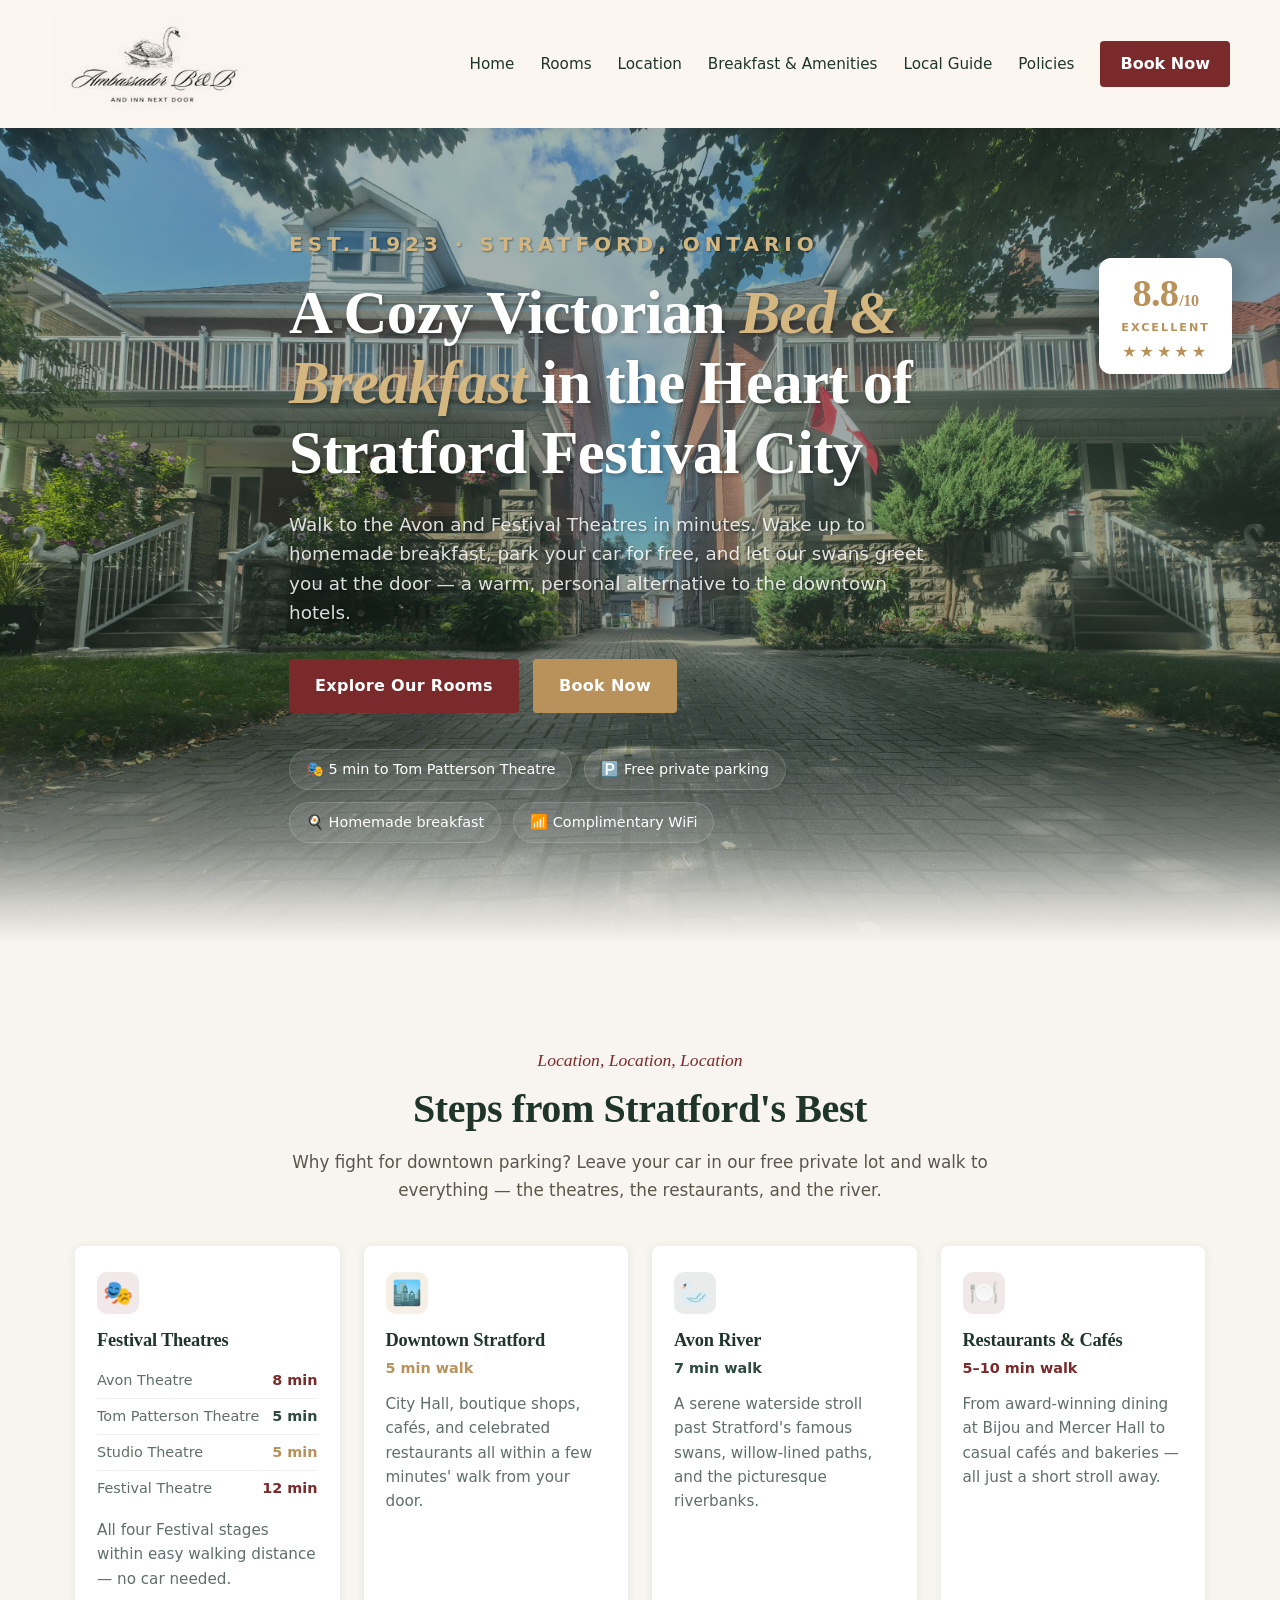
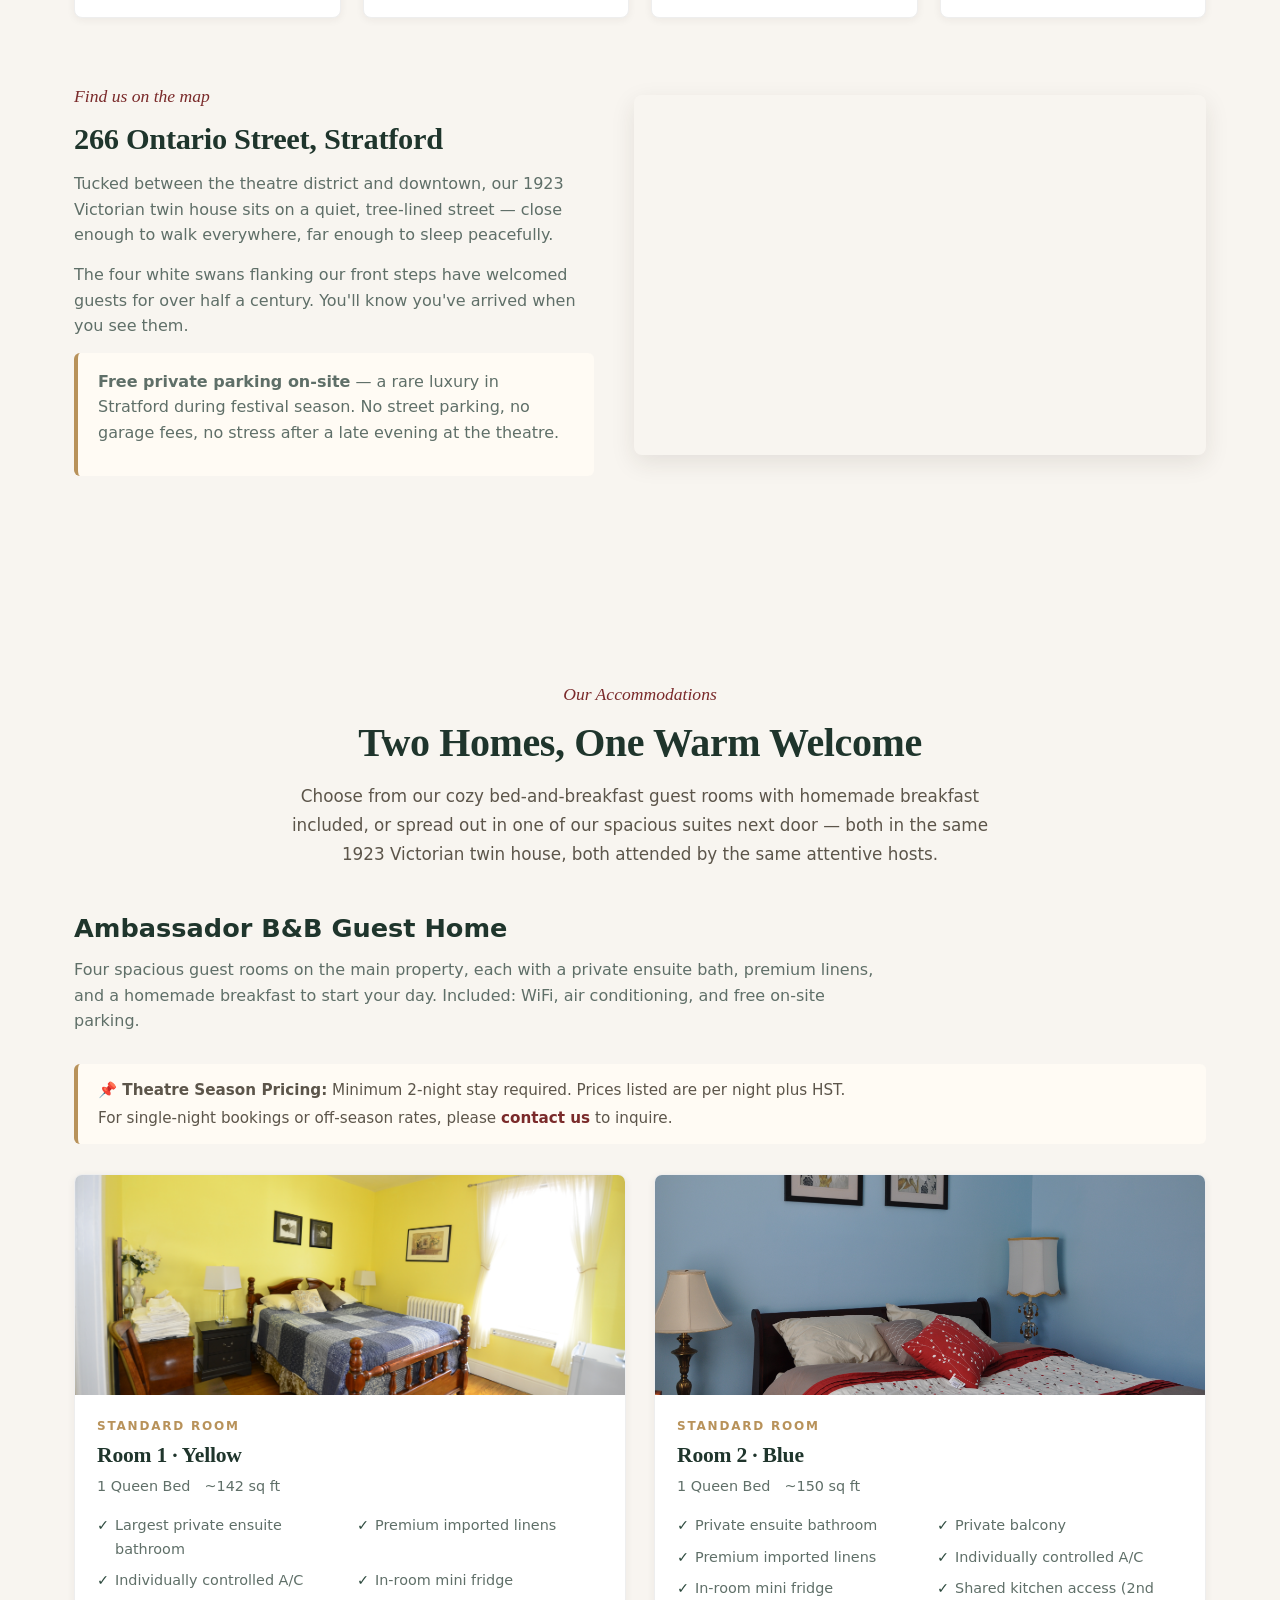
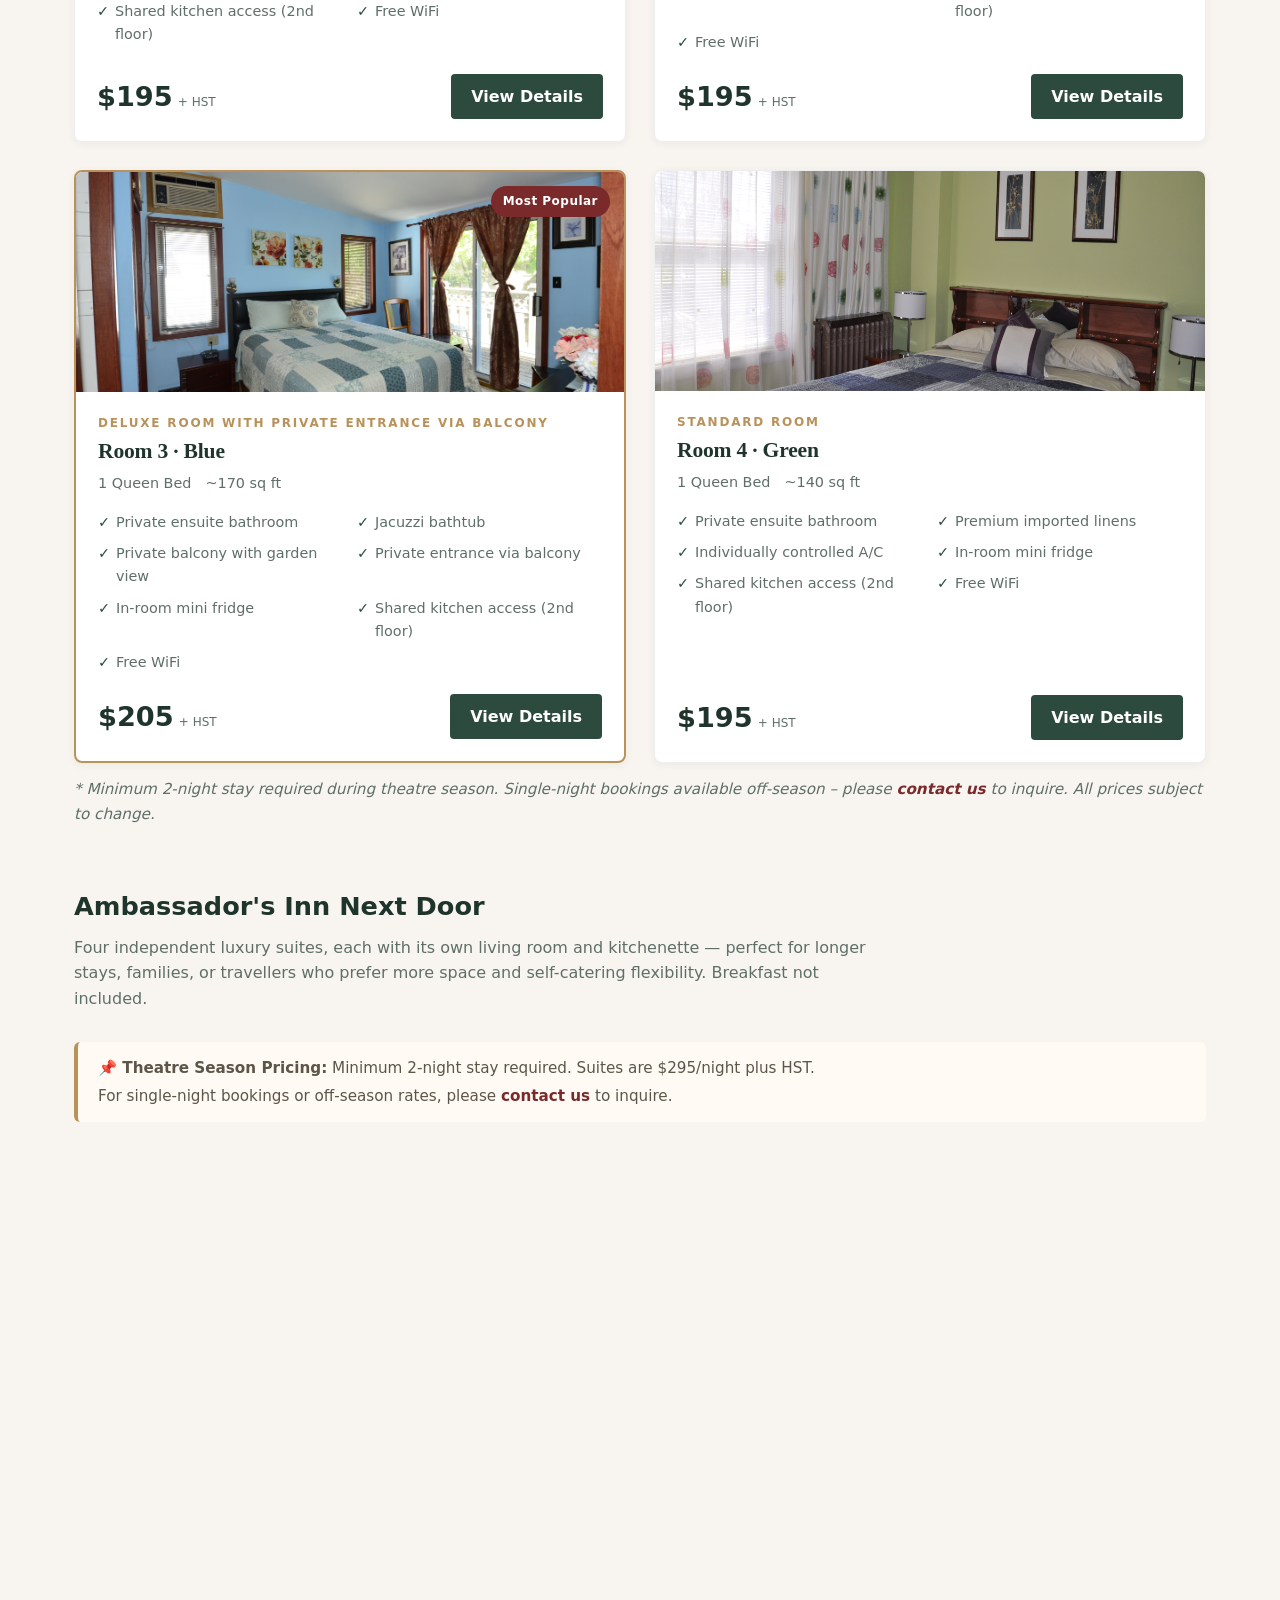
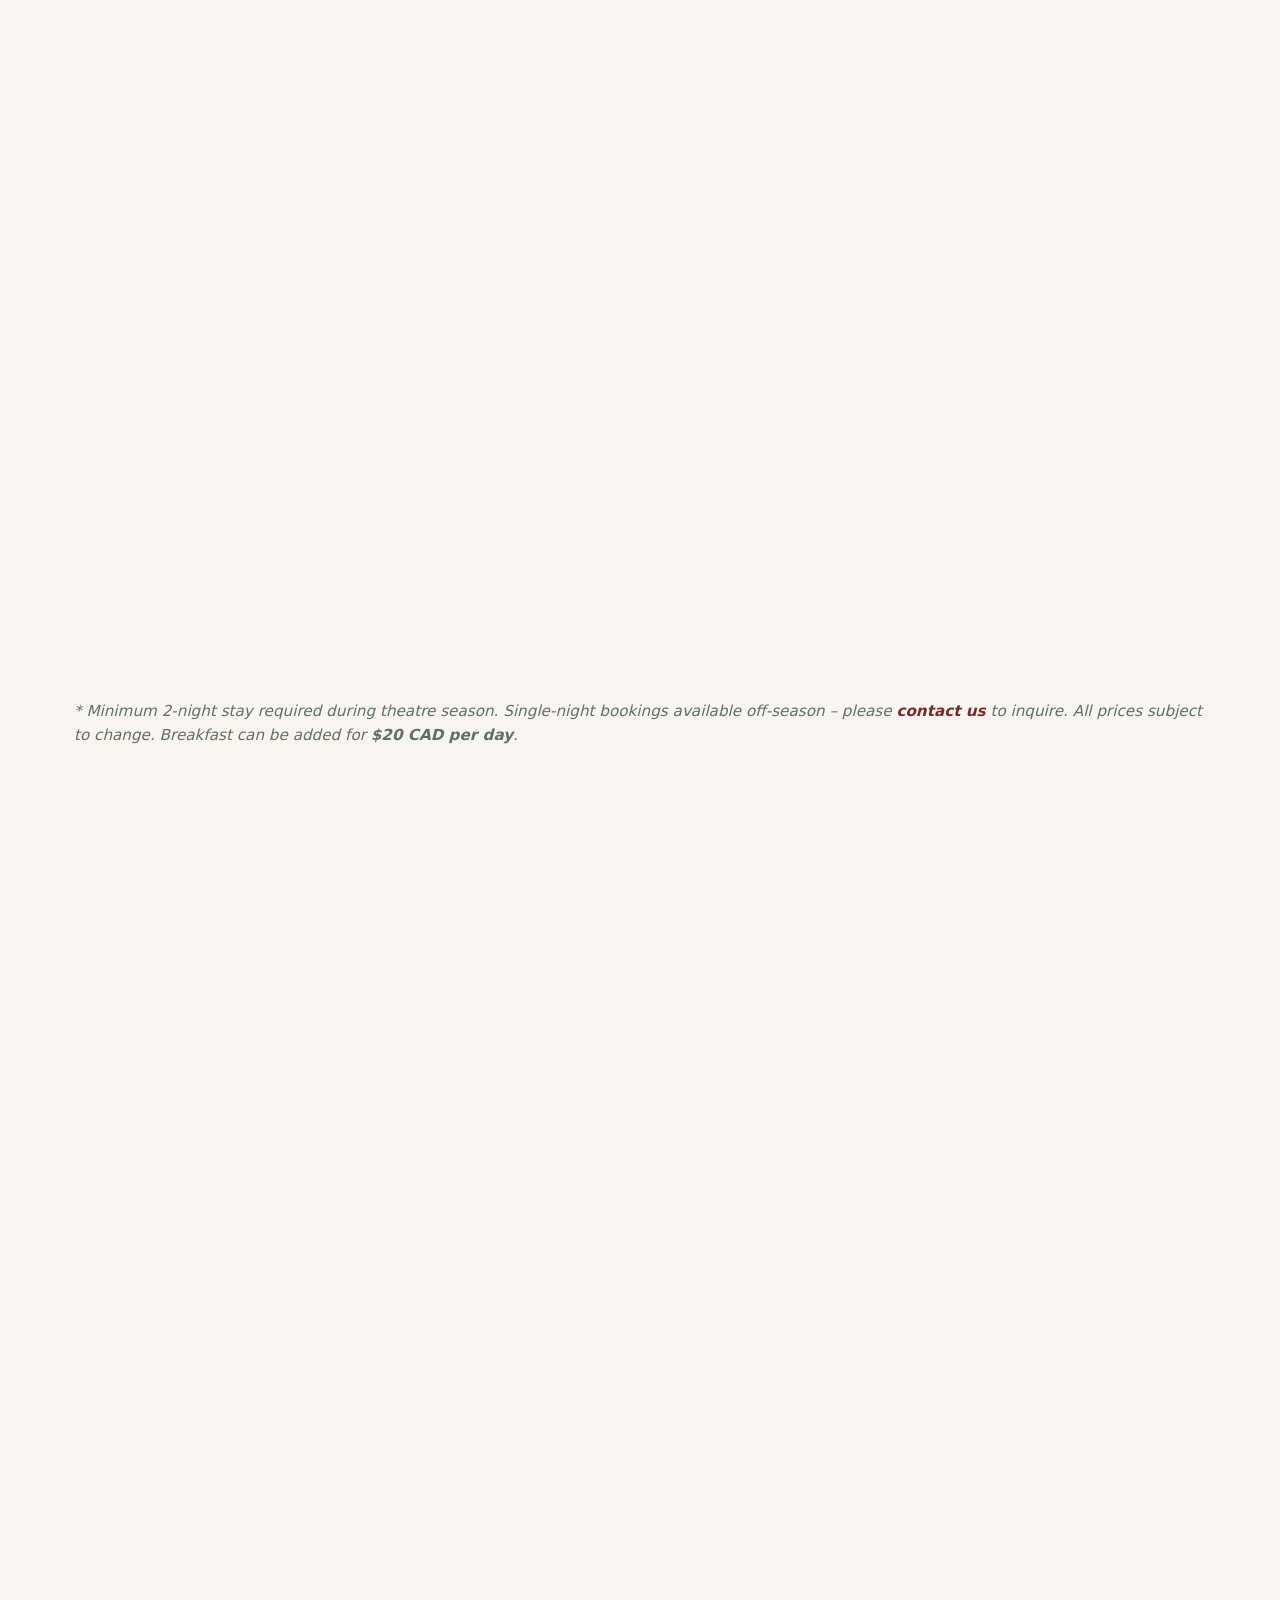
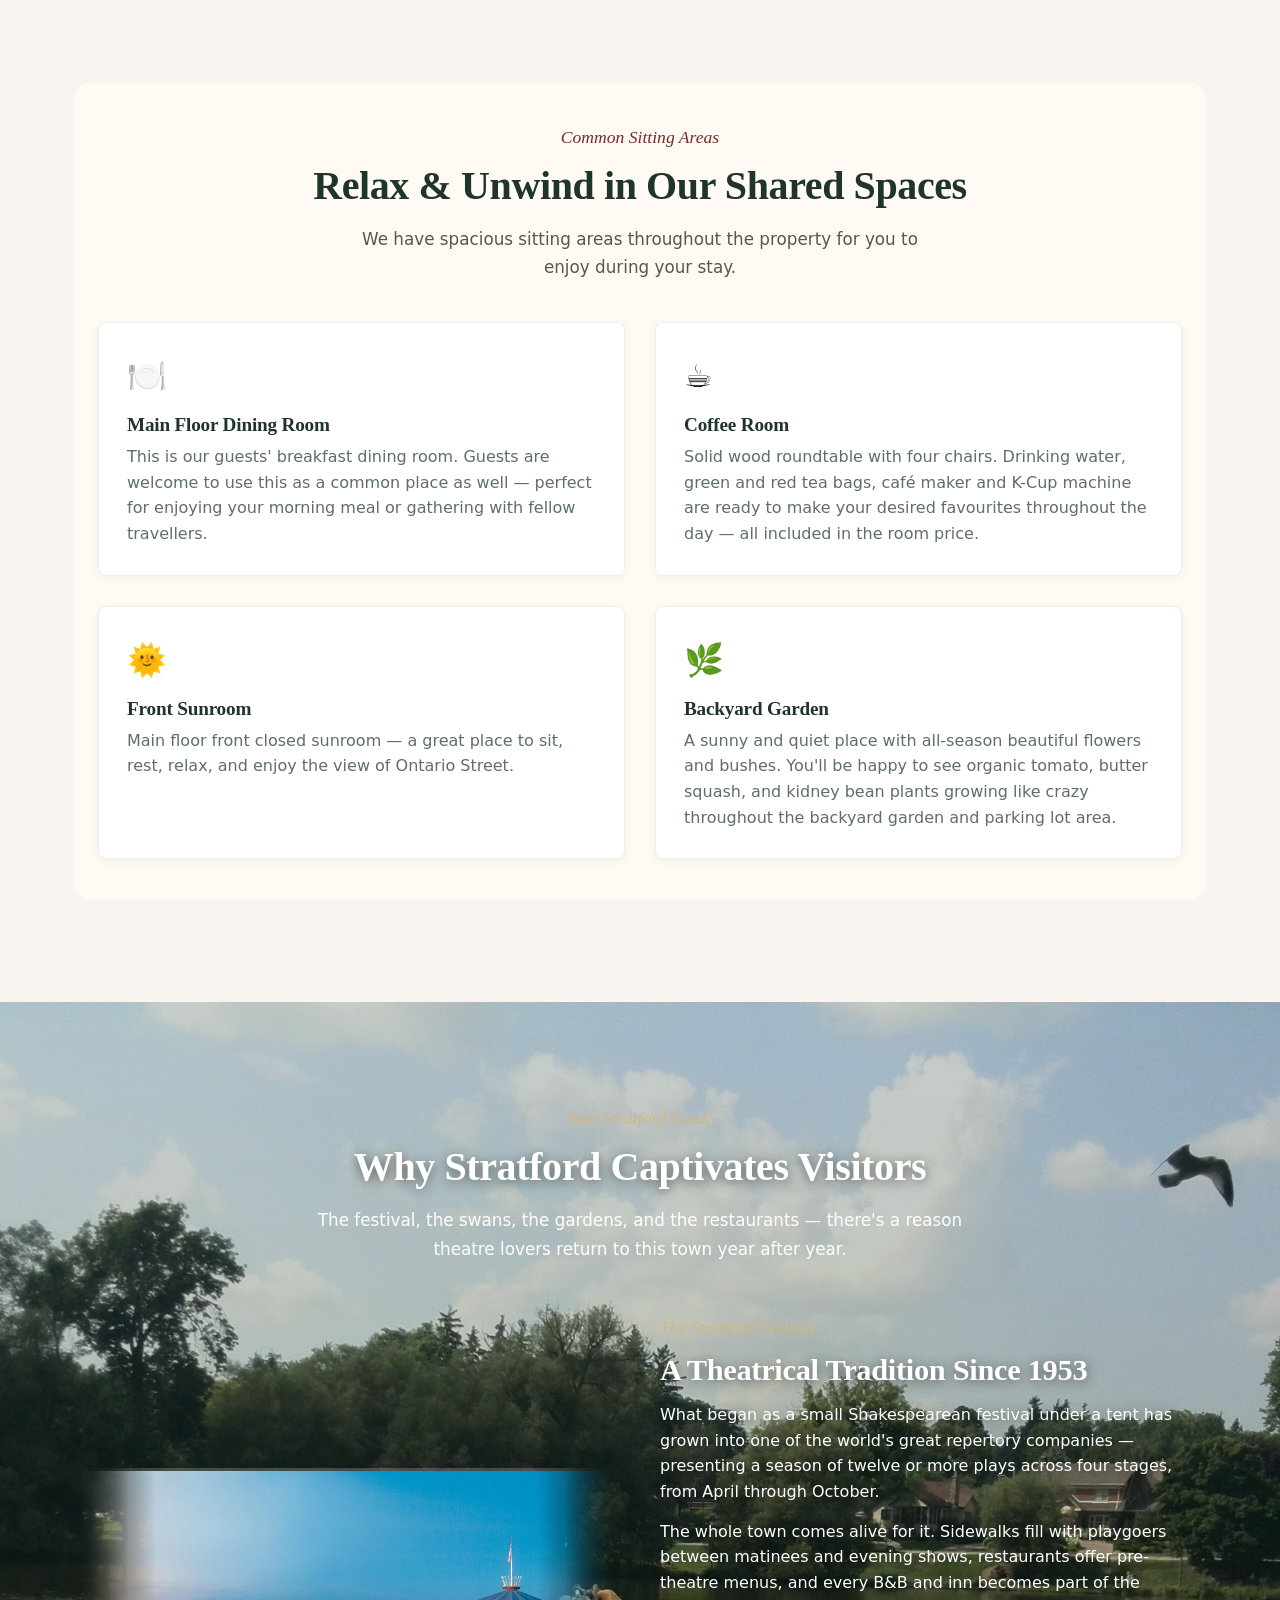
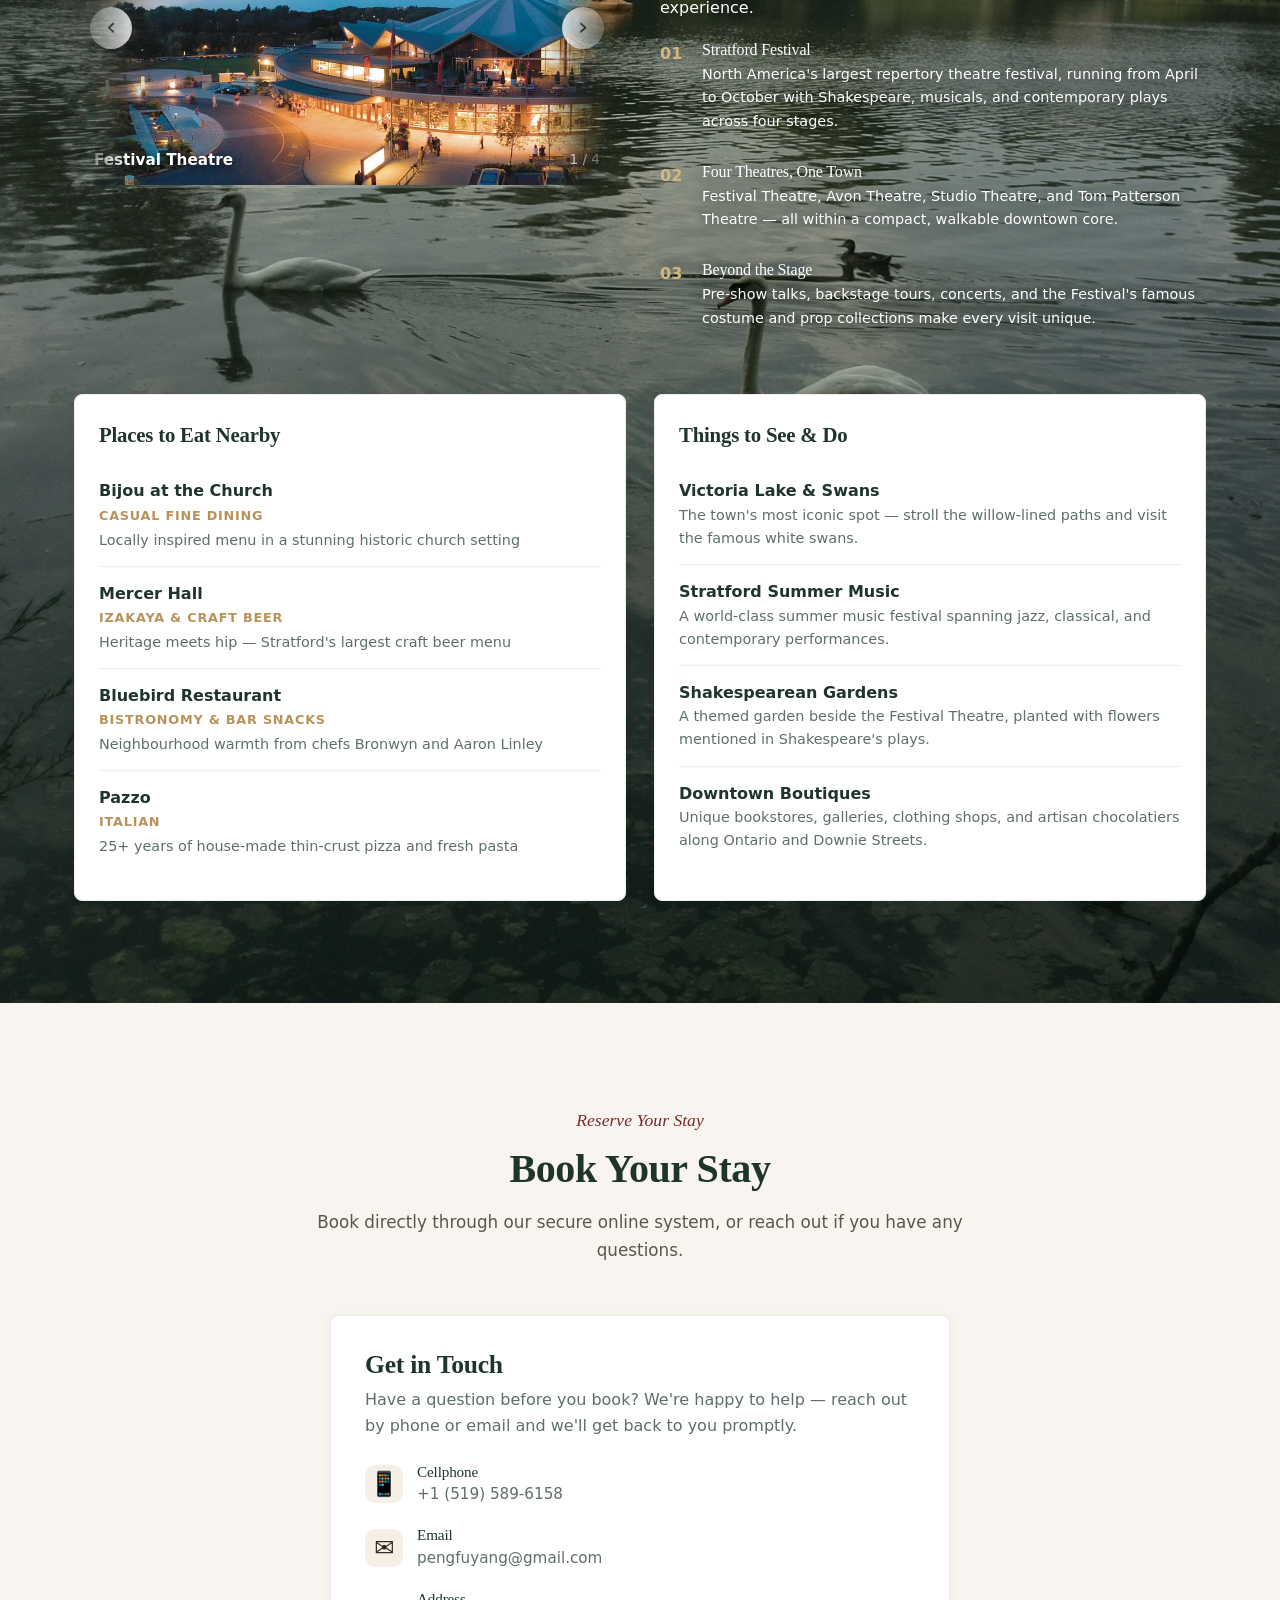
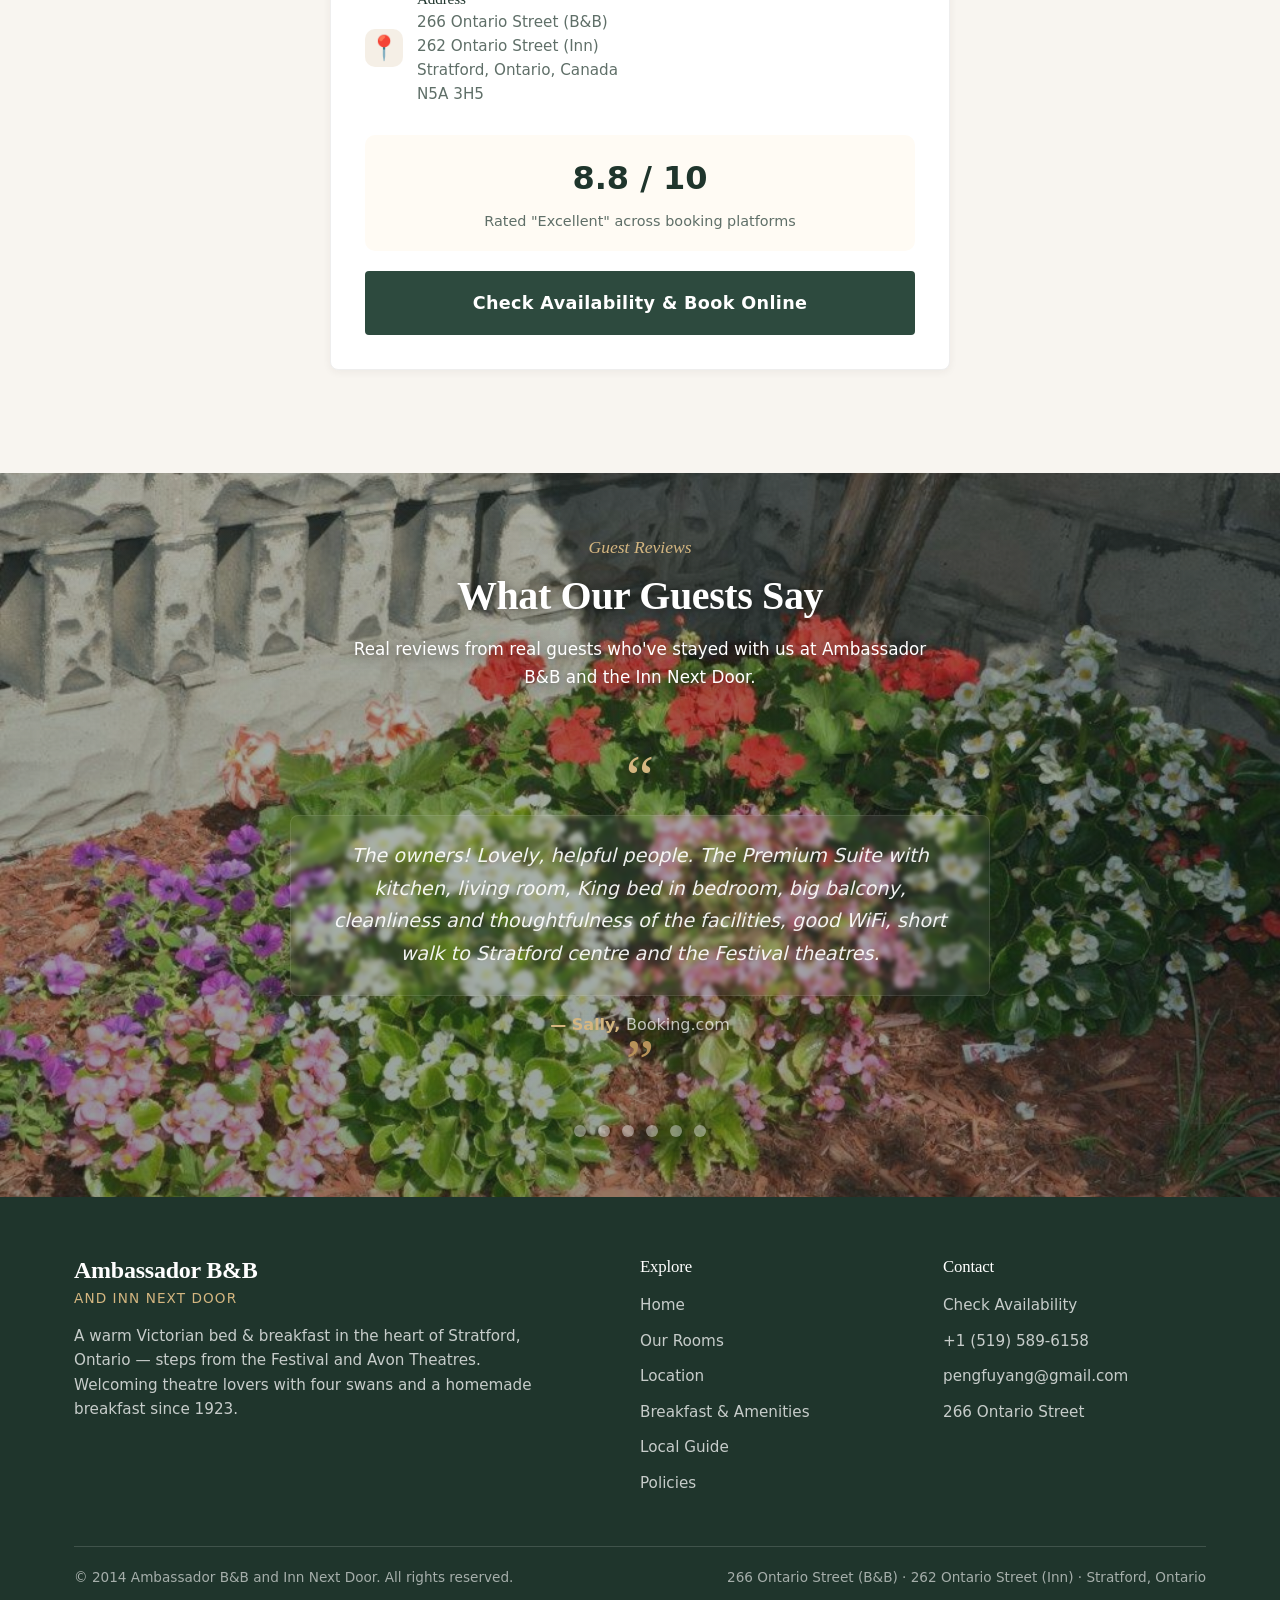
==== commit 4c07e0c8: "Combined theatres into one location card, added restaurants card" ====
--- a/index.html
+++ b/index.html
@@ -89,29 +89,53 @@
       </div>
 
       <div class="location-grid">
+  <!-- All Theatres Combined -->
   <div class="location-card reveal">
     <div class="location-icon-wrap" style="background: rgba(122, 42, 42, 0.1); font-size: 1.5rem; display: flex; align-items: center; justify-content: center;">🎭</div>
-    <h3>Avon Theatre</h3>
-    <div class="location-distance" style="color: var(--wine);">8 min walk</div>
-    <p>The heart of Stratford Festival's musical and contemporary stage, just a short stroll down Ontario Street.</p>
-  </div>
-  <div class="location-card reveal">
-    <div class="location-icon-wrap" style="background: rgba(45, 74, 62, 0.1); font-size: 1.5rem; display: flex; align-items: center; justify-content: center;">🏛️</div>
-    <h3>Tom Patterson Theatre</h3>
-    <div class="location-distance" style="color: var(--forest);">5 min walk</div>
-    <p>The Festival's newest and most innovative stage — a striking riverside venue known for its intimate thrust design.</p>
-  </div>
+    <h3>Festival Theatres</h3>
+    <div style="margin: 12px 0;">
+      <div style="display: flex; justify-content: space-between; padding: 6px 0; border-bottom: 1px solid #f0f0f0;">
+        <span style="font-size: 0.9rem; color: var(--muted);">Avon Theatre</span>
+        <span style="font-size: 0.9rem; font-weight: 600; color: var(--wine);">8 min</span>
+      </div>
+      <div style="display: flex; justify-content: space-between; padding: 6px 0; border-bottom: 1px solid #f0f0f0;">
+        <span style="font-size: 0.9rem; color: var(--muted);">Tom Patterson Theatre</span>
+        <span style="font-size: 0.9rem; font-weight: 600; color: var(--forest);">5 min</span>
+      </div>
+      <div style="display: flex; justify-content: space-between; padding: 6px 0; border-bottom: 1px solid #f0f0f0;">
+        <span style="font-size: 0.9rem; color: var(--muted);">Studio Theatre</span>
+        <span style="font-size: 0.9rem; font-weight: 600; color: var(--gold);">5 min</span>
+      </div>
+      <div style="display: flex; justify-content: space-between; padding: 6px 0;">
+        <span style="font-size: 0.9rem; color: var(--muted);">Festival Theatre</span>
+        <span style="font-size: 0.9rem; font-weight: 600; color: var(--wine);">12 min</span>
+      </div>
+    </div>
+    <p style="margin-top: 8px;">All four Festival stages within easy walking distance — no car needed.</p>
+  </div>
+
+  <!-- Downtown Stratford -->
   <div class="location-card reveal">
     <div class="location-icon-wrap" style="background: rgba(184, 146, 90, 0.15); font-size: 1.5rem; display: flex; align-items: center; justify-content: center;">🏙️</div>
     <h3>Downtown Stratford</h3>
     <div class="location-distance" style="color: var(--gold);">5 min walk</div>
     <p>City Hall, boutique shops, cafés, and celebrated restaurants all within a few minutes' walk from your door.</p>
   </div>
+
+  <!-- Avon River -->
   <div class="location-card reveal">
-    <div class="location-icon-wrap" style="background: rgba(122, 42, 42, 0.1); font-size: 1.5rem; display: flex; align-items: center; justify-content: center;">🦢</div>
+    <div class="location-icon-wrap" style="background: rgba(45, 74, 62, 0.1); font-size: 1.5rem; display: flex; align-items: center; justify-content: center;">🦢</div>
     <h3>Avon River</h3>
-    <div class="location-distance" style="color: var(--wine);">7 min walk</div>
+    <div class="location-distance" style="color: var(--forest);">7 min walk</div>
     <p>A serene waterside stroll past Stratford's famous swans, willow-lined paths, and the picturesque riverbanks.</p>
+  </div>
+
+  <!-- 4th Card Suggestion: Restaurants & Cafés -->
+  <div class="location-card reveal">
+    <div class="location-icon-wrap" style="background: rgba(122, 42, 42, 0.1); font-size: 1.5rem; display: flex; align-items: center; justify-content: center;">🍽️</div>
+    <h3>Restaurants &amp; Cafés</h3>
+    <div class="location-distance" style="color: var(--wine);">5–10 min walk</div>
+    <p>From award-winning dining at Bijou and Mercer Hall to casual cafés and bakeries — all just a short stroll away.</p>
   </div>
 </div>
 
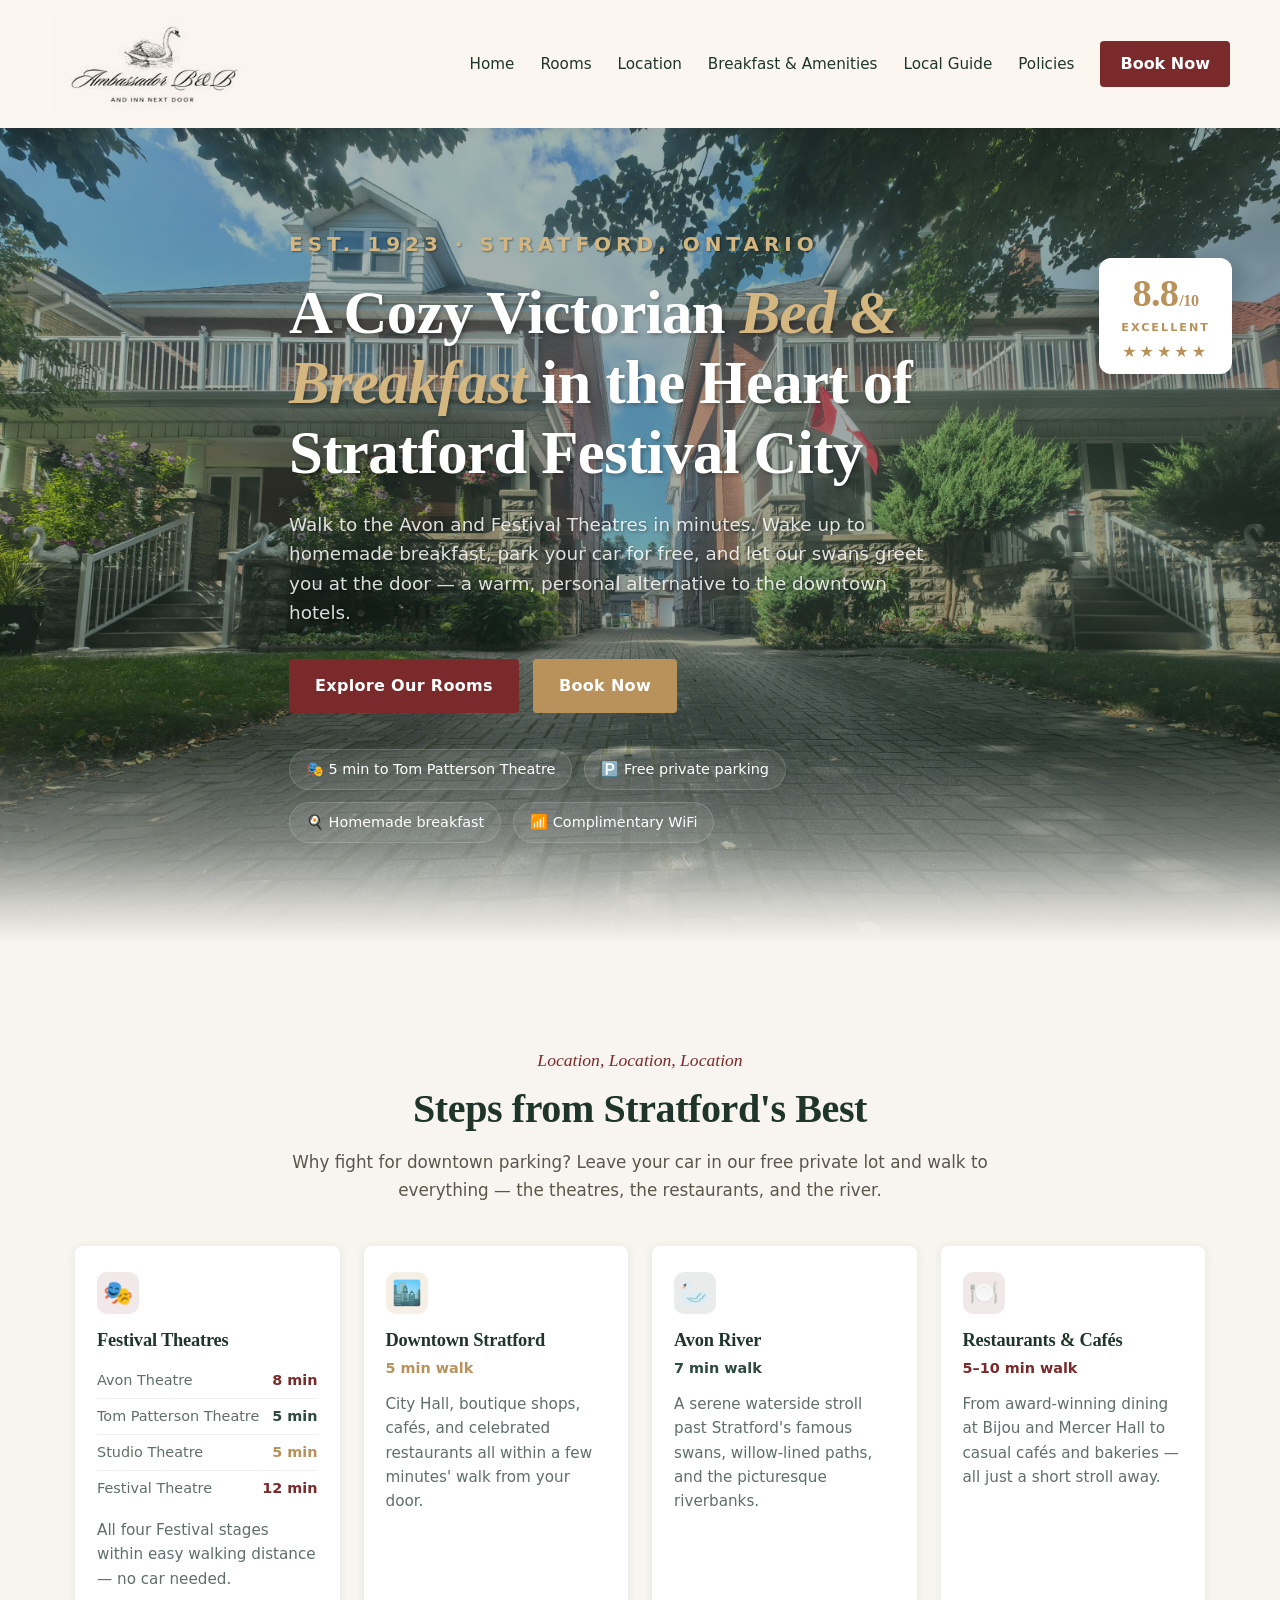
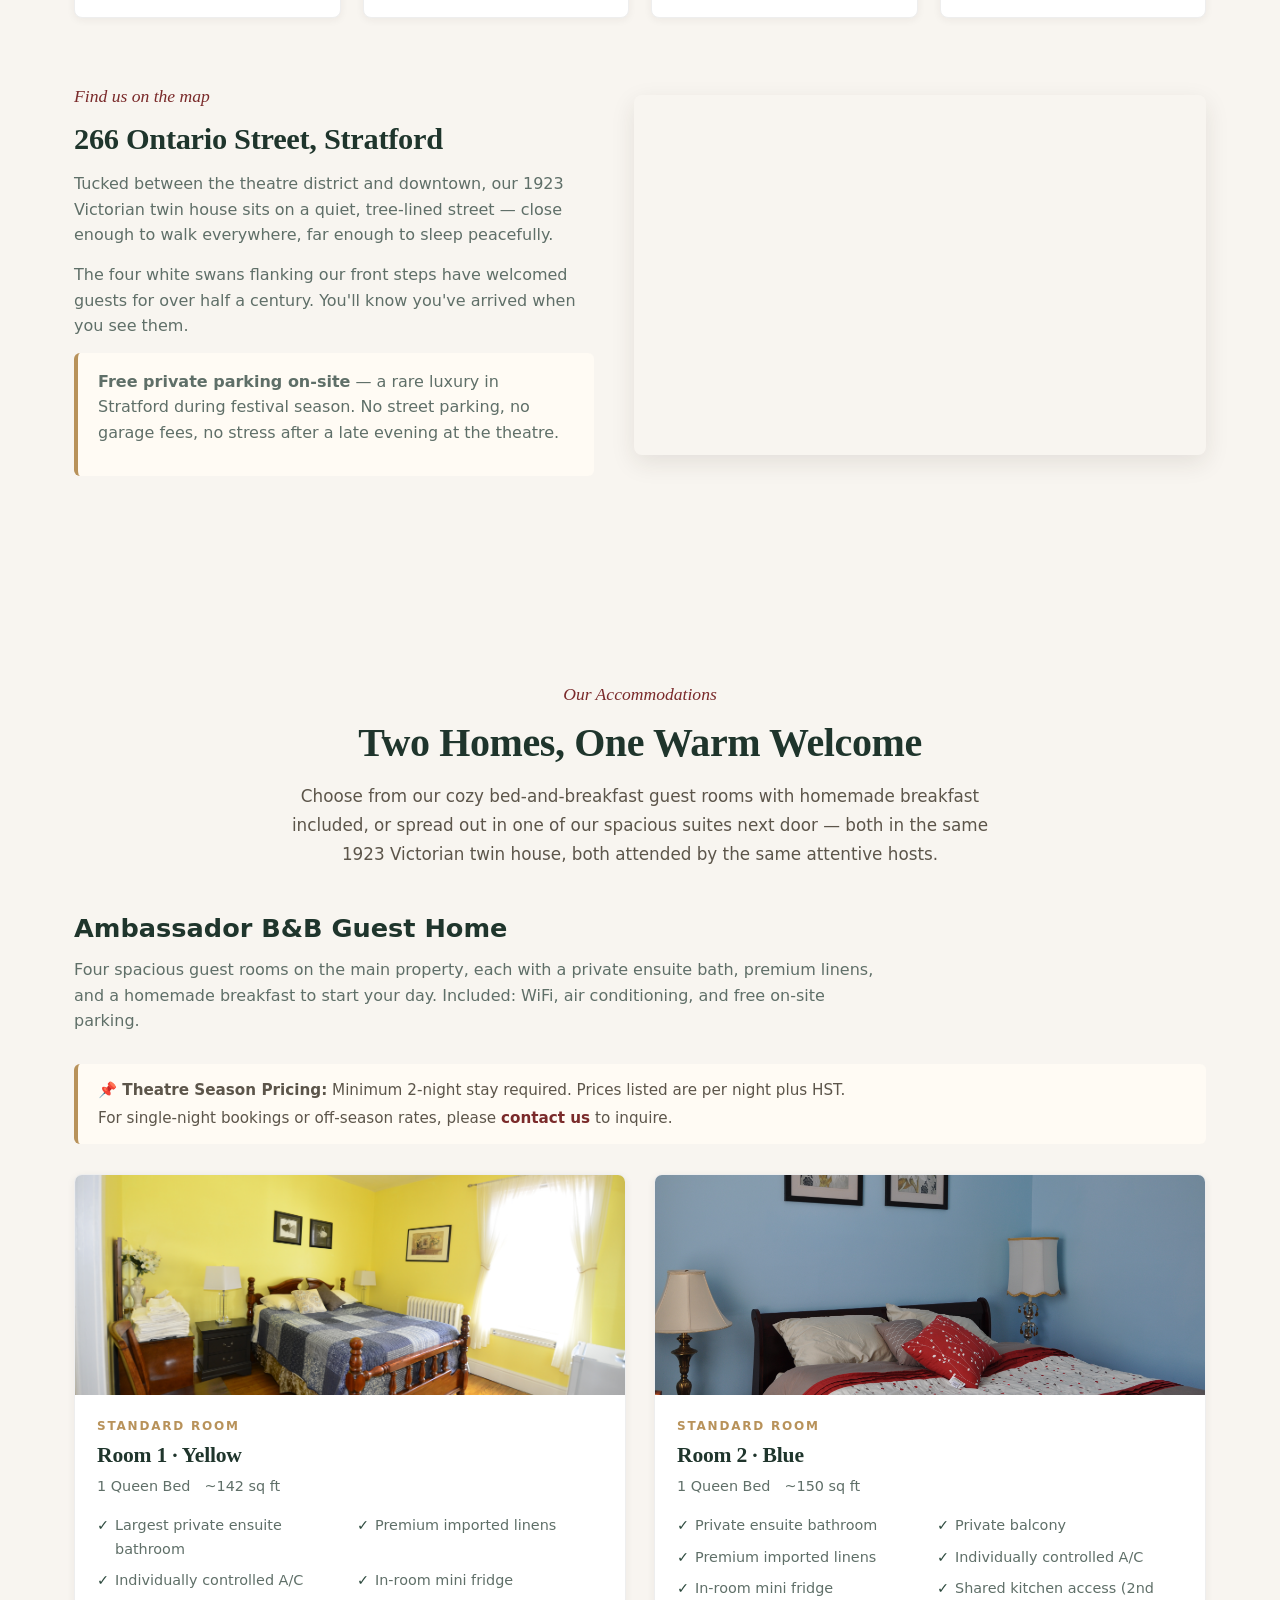
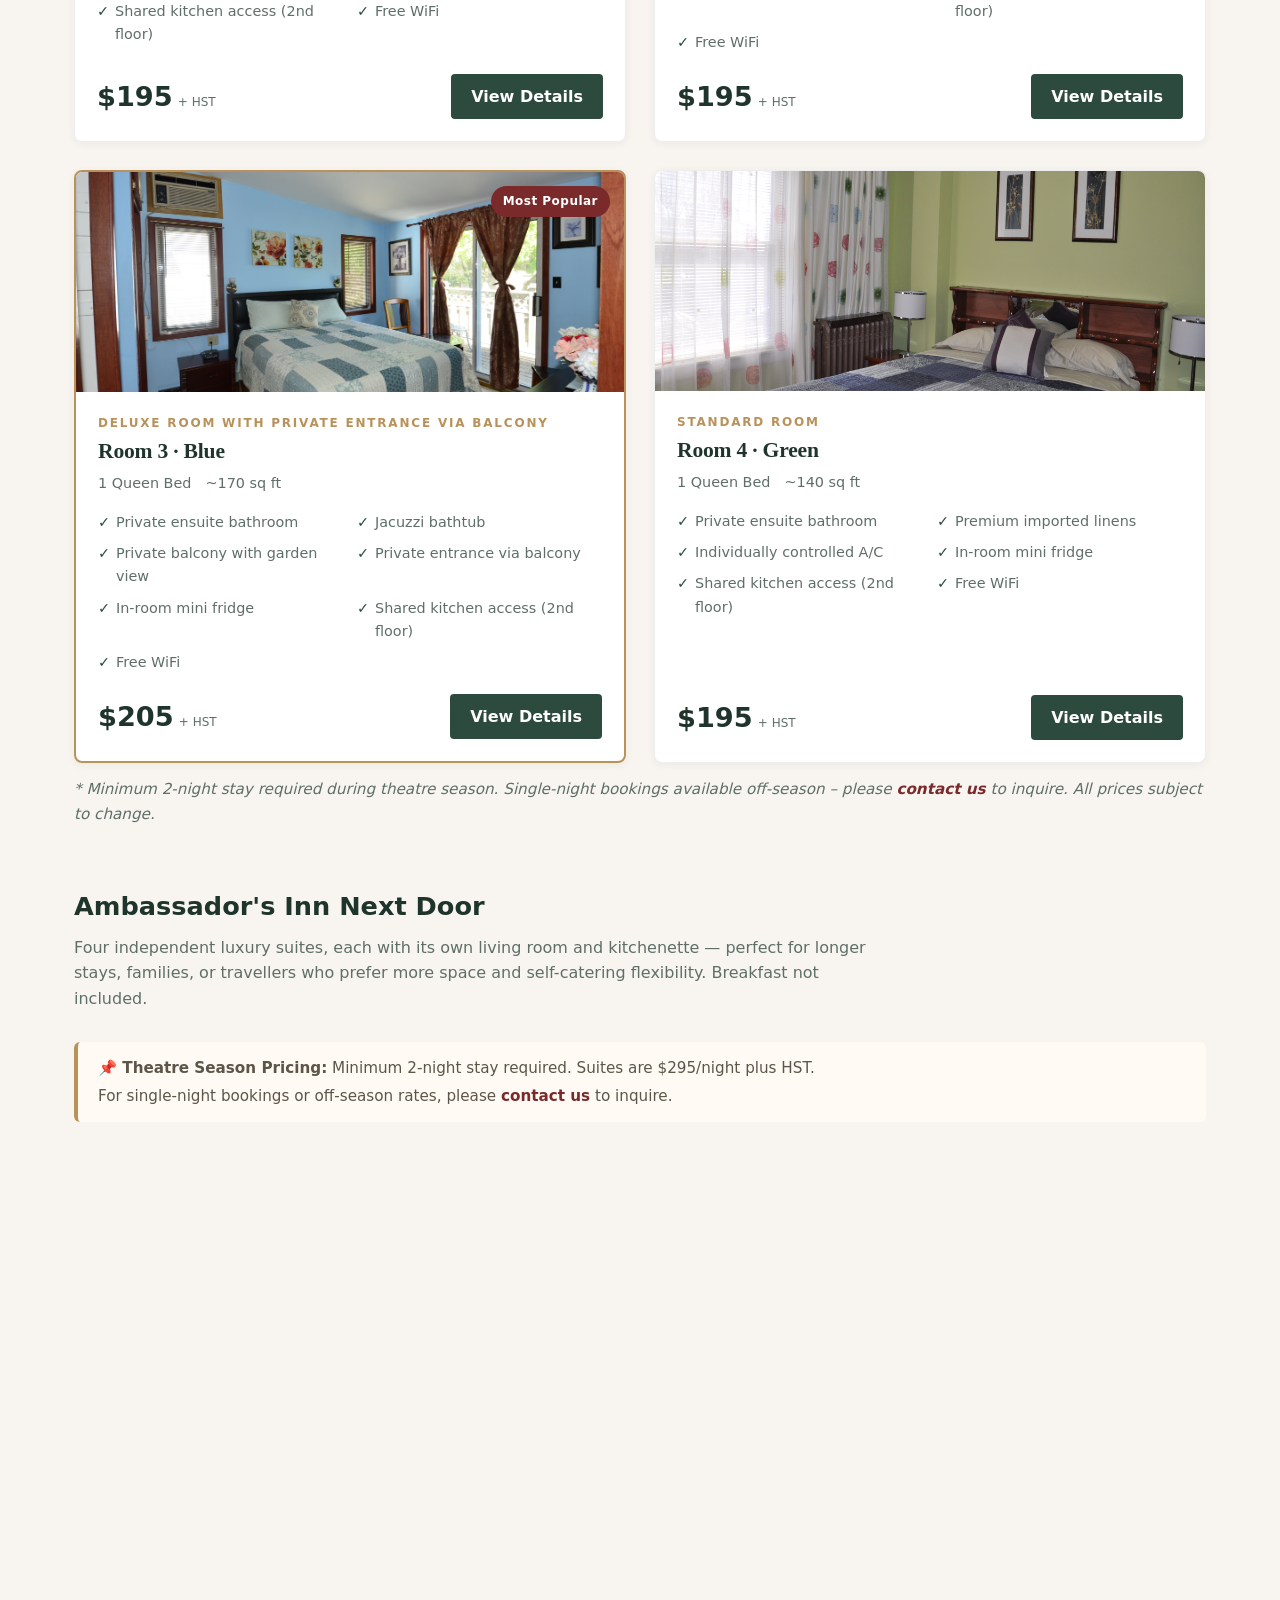
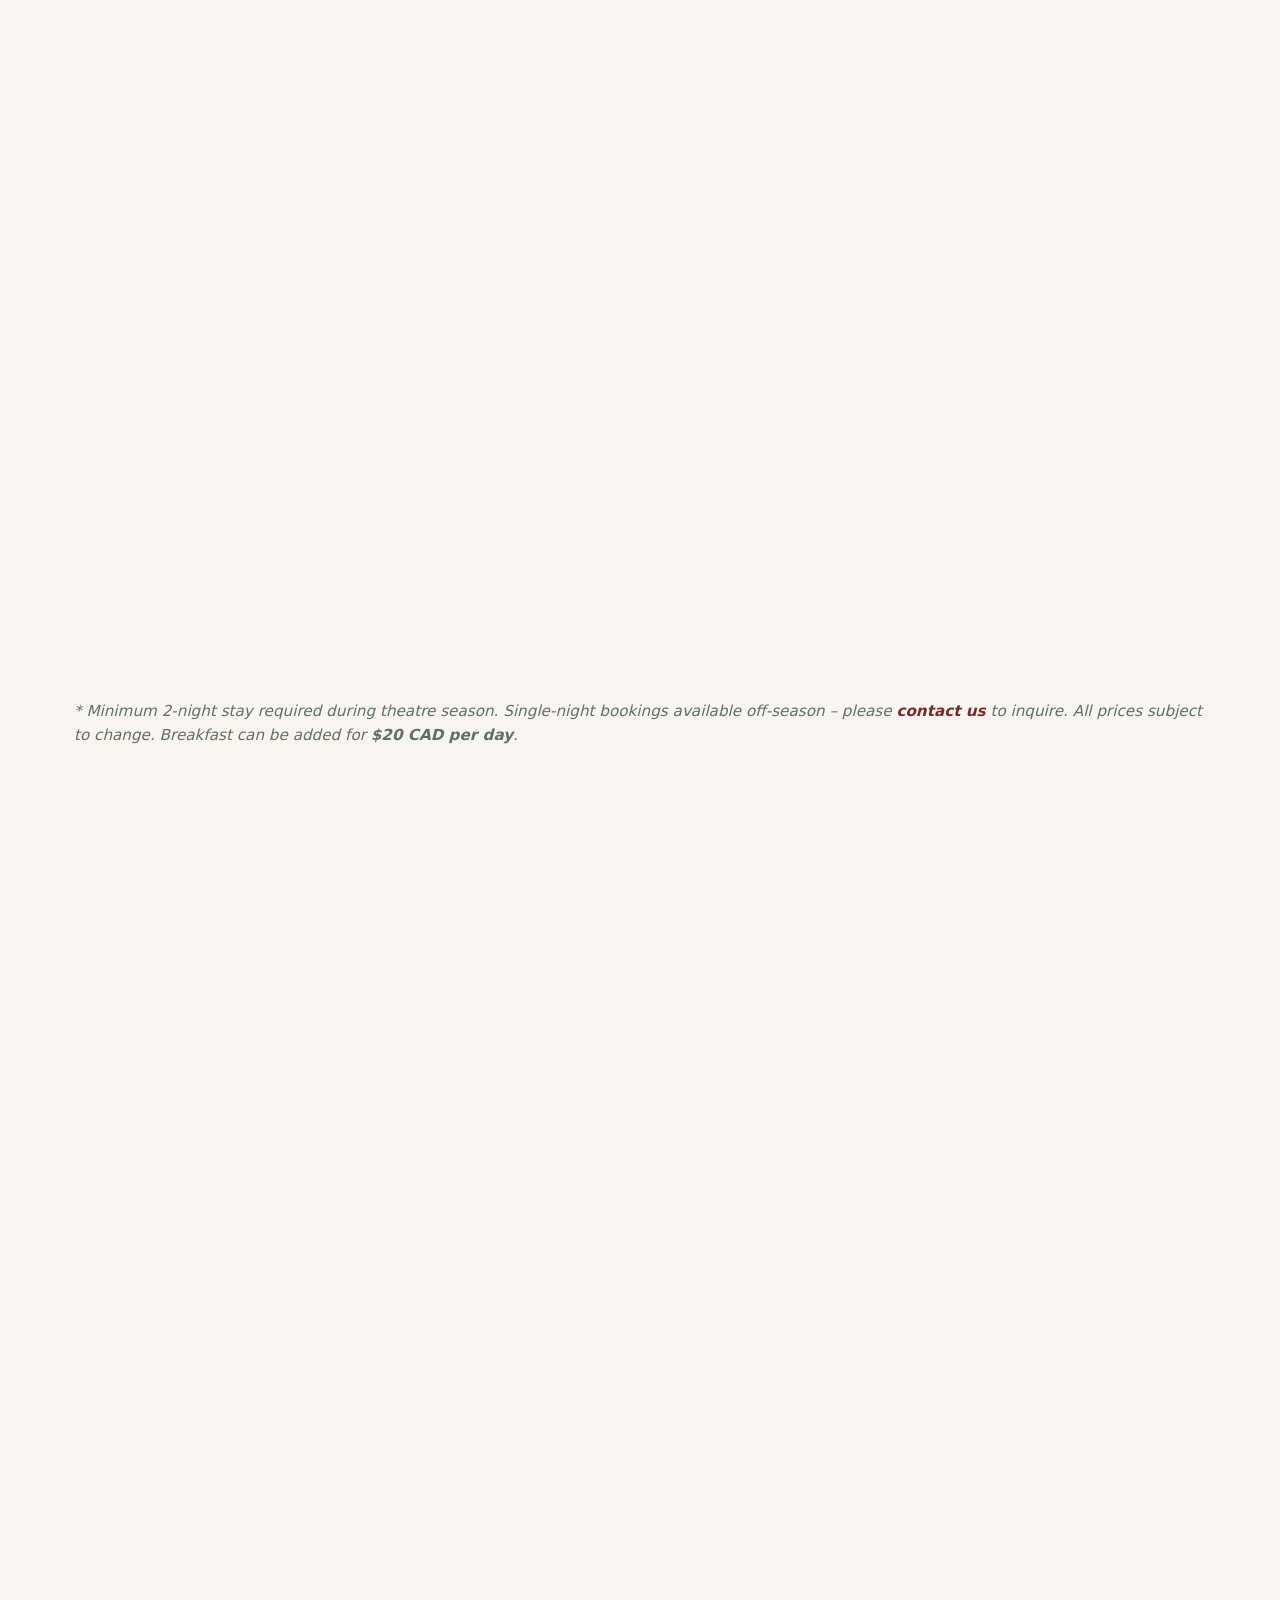
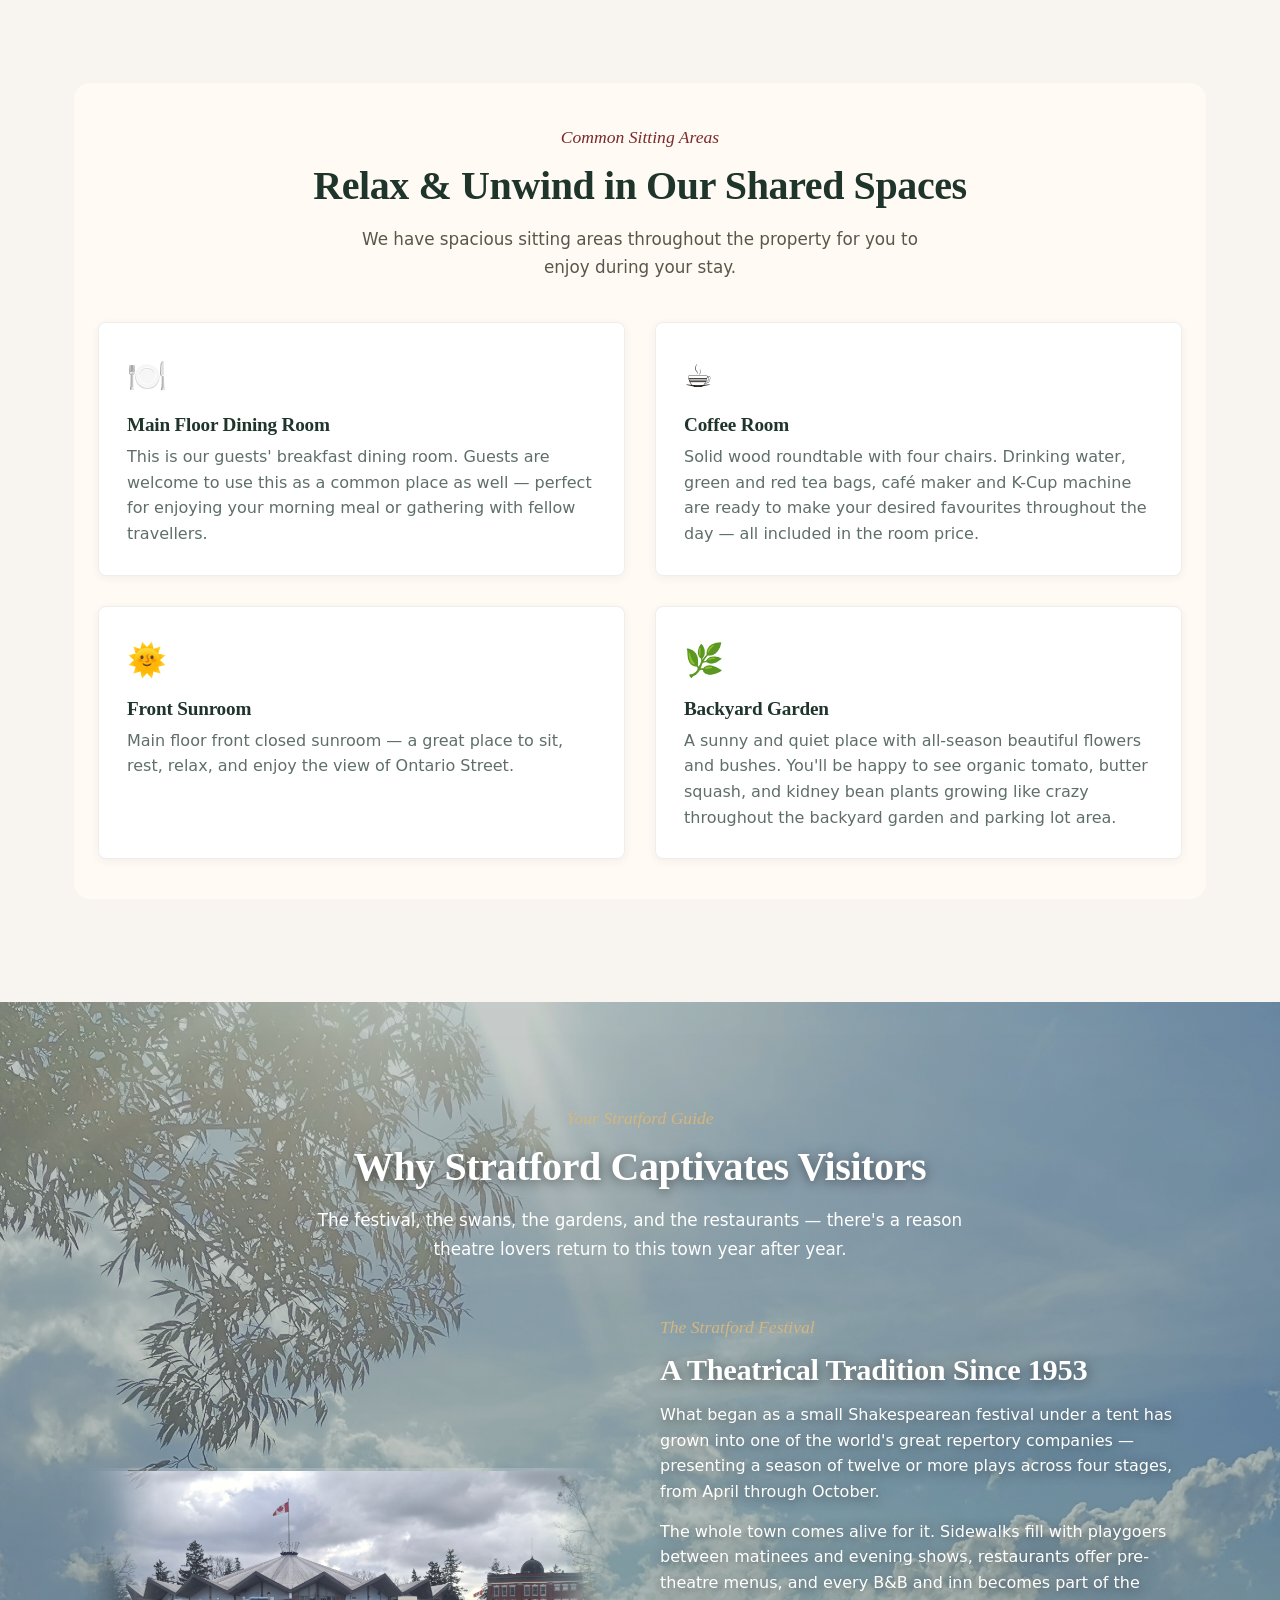
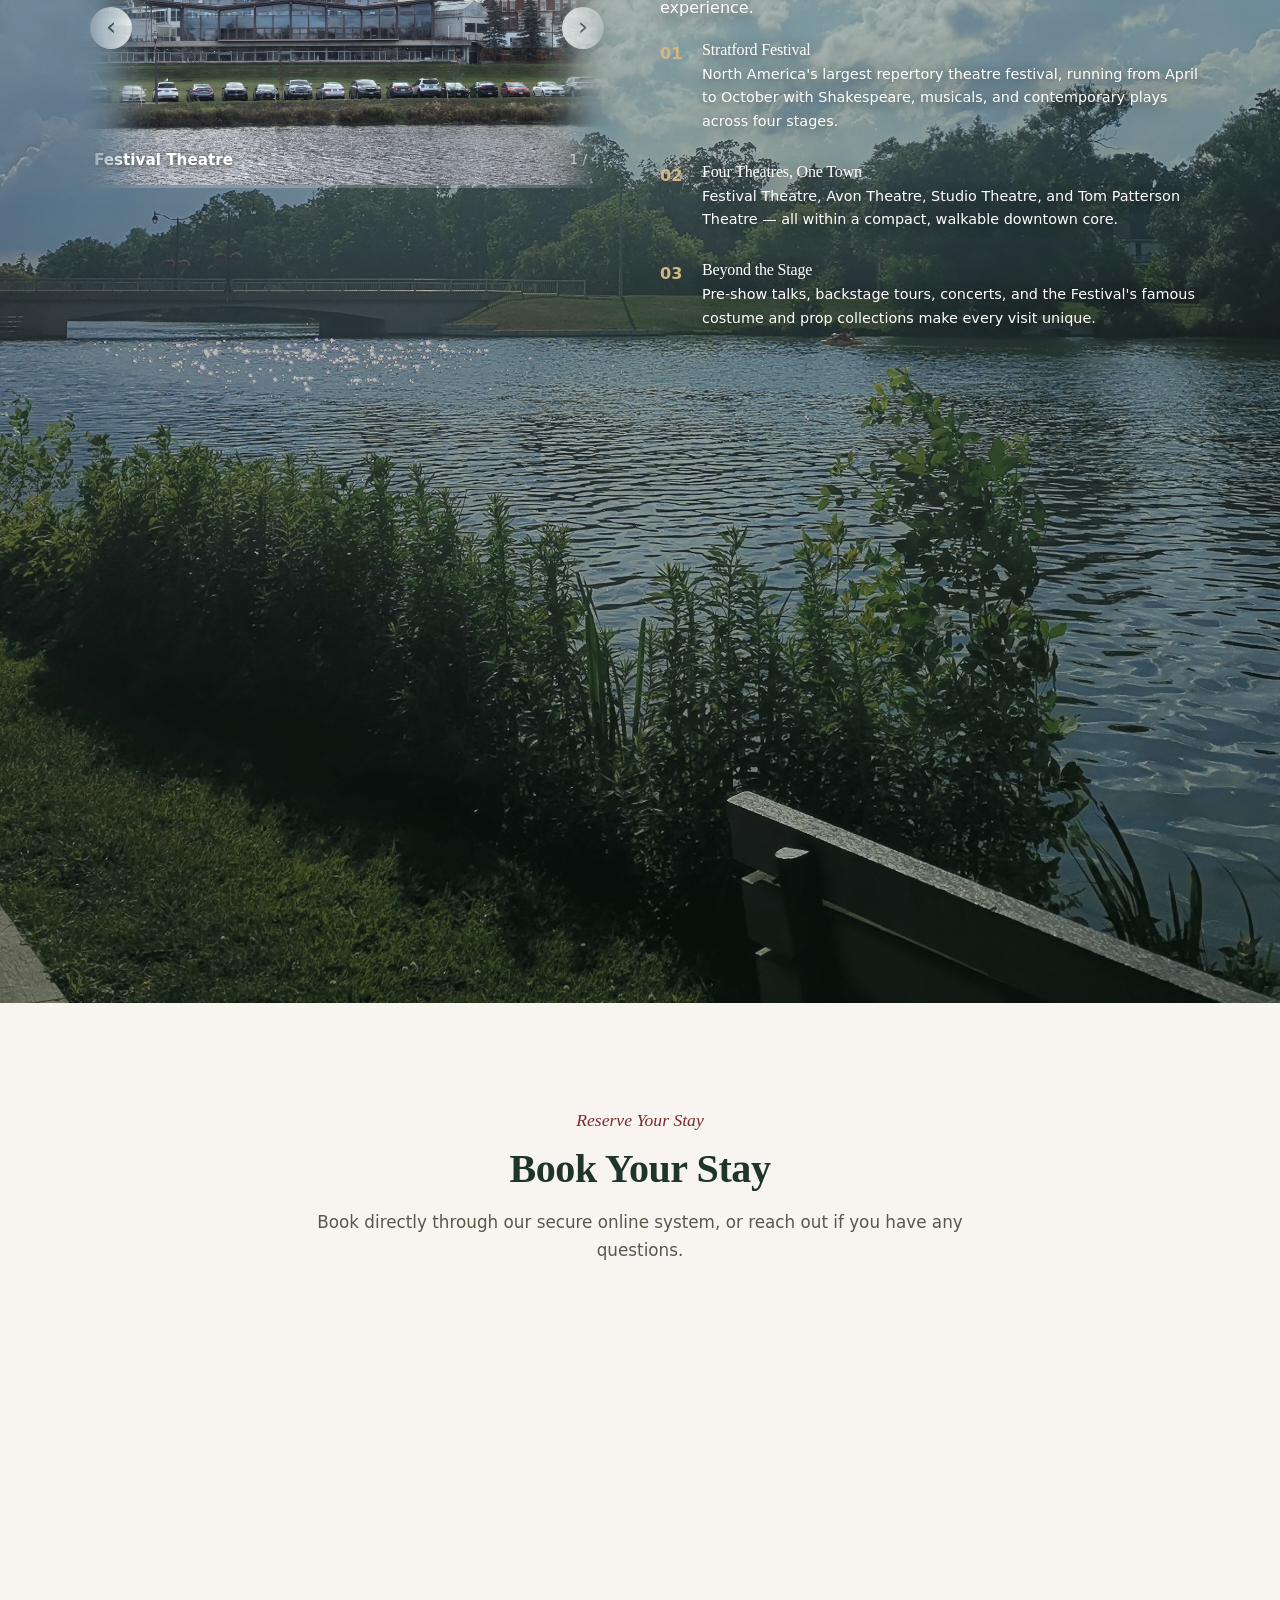
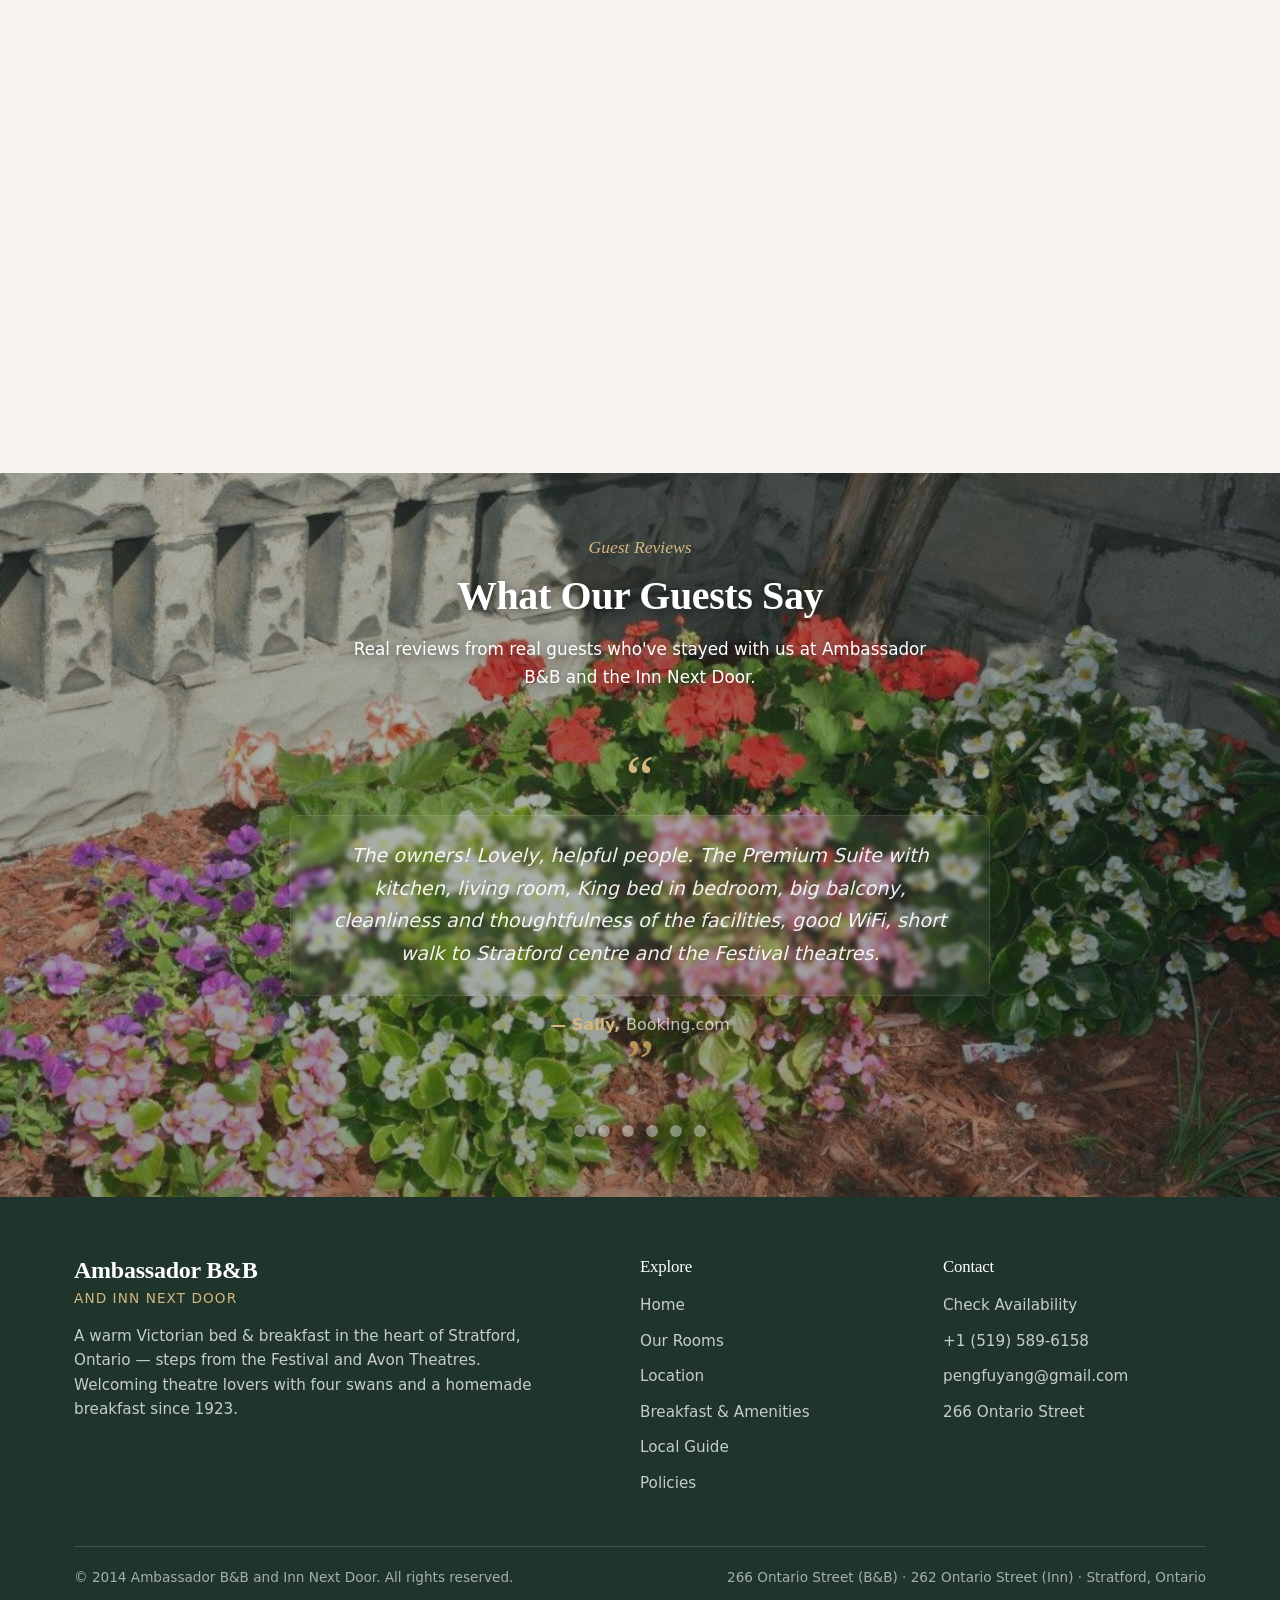
==== commit 7260030f: "Added local business schema markup for SEO" ====
--- a/index.html
+++ b/index.html
@@ -6,6 +6,60 @@
   <title>Ambassador B&B and Inn Next Door | Stratford, Ontario</title>
   <meta name="description" content="A cozy Victorian bed & breakfast in Stratford, Ontario. Steps from the Avon and Festival Theatres. Free parking, homemade breakfast, and a warm welcome." />
   <link rel="stylesheet" href="style.css" />
+  <link rel="canonical" href="https://ambassadorbbstratford.com/" />
+
+  <!-- Local Business Schema for SEO -->
+<script type="application/ld+json">
+{
+  "@context": "https://schema.org",
+  "@type": "BedAndBreakfast",
+  "name": "Ambassador B&B and Inn Next Door",
+  "description": "A cozy Victorian bed and breakfast and inn in the heart of Stratford, Ontario. Steps from the Avon and Festival Theatres. Free parking, homemade breakfast, and a warm welcome.",
+  "url": "https://ambassadorbbstratford.com/",
+  "telephone": "+1-519-589-6158",
+  "email": "pengfuyang@gmail.com",
+  "priceRange": "$195 - $295",
+  "image": "https://ambassadorbbstratford.com/images/front-of-bnb.jpg",
+  "address": {
+    "@type": "PostalAddress",
+    "streetAddress": "266 Ontario Street",
+    "addressLocality": "Stratford",
+    "addressRegion": "ON",
+    "postalCode": "N5A 3H5",
+    "addressCountry": "CA"
+  },
+  "geo": {
+    "@type": "GeoCoordinates",
+    "latitude": 43.3707,
+    "longitude": -80.9818
+  },
+  "aggregateRating": {
+    "@type": "AggregateRating",
+    "ratingValue": "8.8",
+    "bestRating": "10",
+    "reviewCount": "16"
+  },
+  "amenityFeature": [
+    {
+      "@type": "LocationFeatureSpecification",
+      "name": "Free Parking",
+      "value": true
+    },
+    {
+      "@type": "LocationFeatureSpecification",
+      "name": "Free WiFi",
+      "value": true
+    },
+    {
+      "@type": "LocationFeatureSpecification",
+      "name": "Breakfast Included",
+      "value": true
+    }
+  ]
+}
+</script>
+
+
 </head>
 <body>
 
@@ -415,6 +469,7 @@
       <img src="images/breakfast-5.jpg" alt="Homemade breakfast 5" class="room-gallery-slide" />
       <img src="images/breakfast-6.jpg" alt="Homemade breakfast 6" class="room-gallery-slide" />
       <img src="images/breakfast-7.jpg" alt="Homemade breakfast 7" class="room-gallery-slide" />
+      <img src="images/breakfast-8.jpg" alt="Homemade breakfast 8" class="room-gallery-slide" />
 
       <div class="room-gallery-caption" id="breakfastGalleryCounter">1 / 7</div>
       <button class="room-gallery-arrow room-gallery-prev" id="breakfastGalleryPrev" aria-label="Previous image">‹</button>
--- a/style.css
+++ b/style.css
@@ -1503,3 +1503,4 @@
   transform: scaleX(1.1);     /* Gently stretches the horizontal width by 10% to make it wider */
   transform-origin: left;     /* Ensures it stretches smoothly out to the right side */
 }
+
